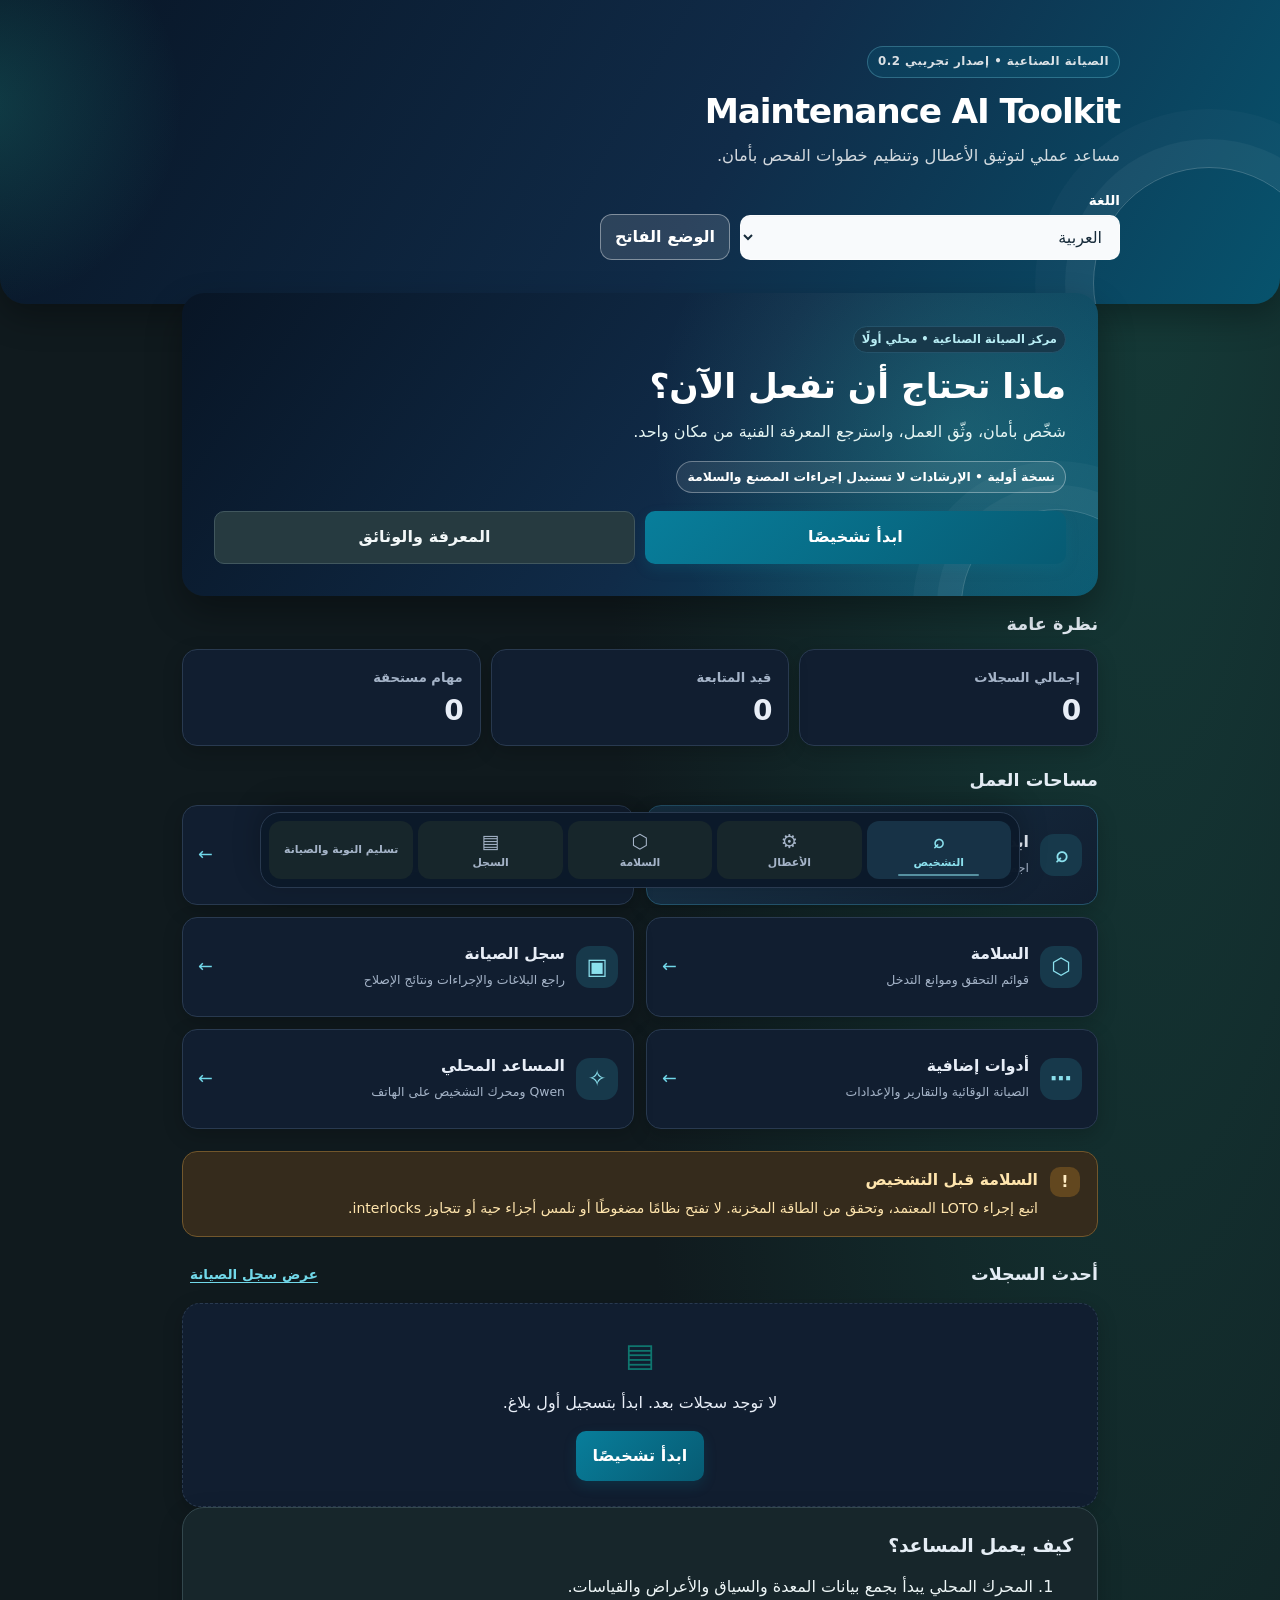
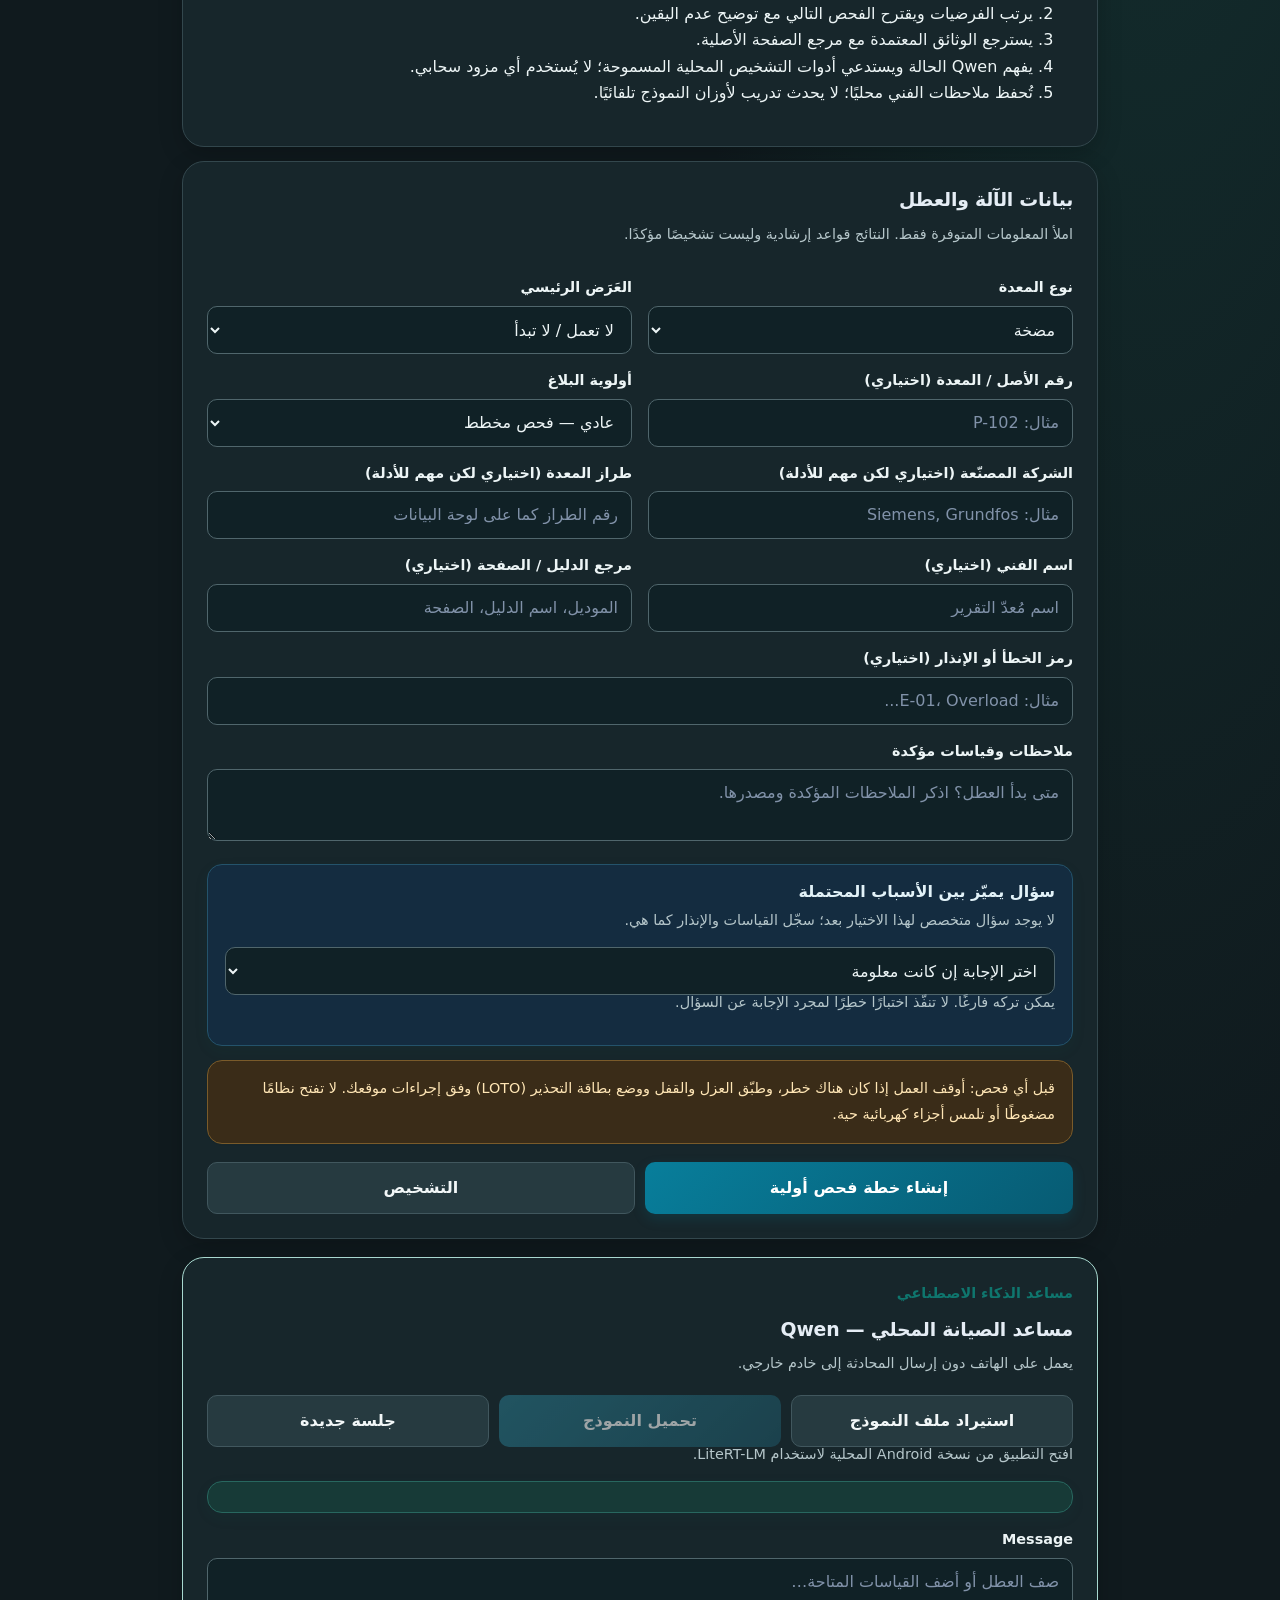
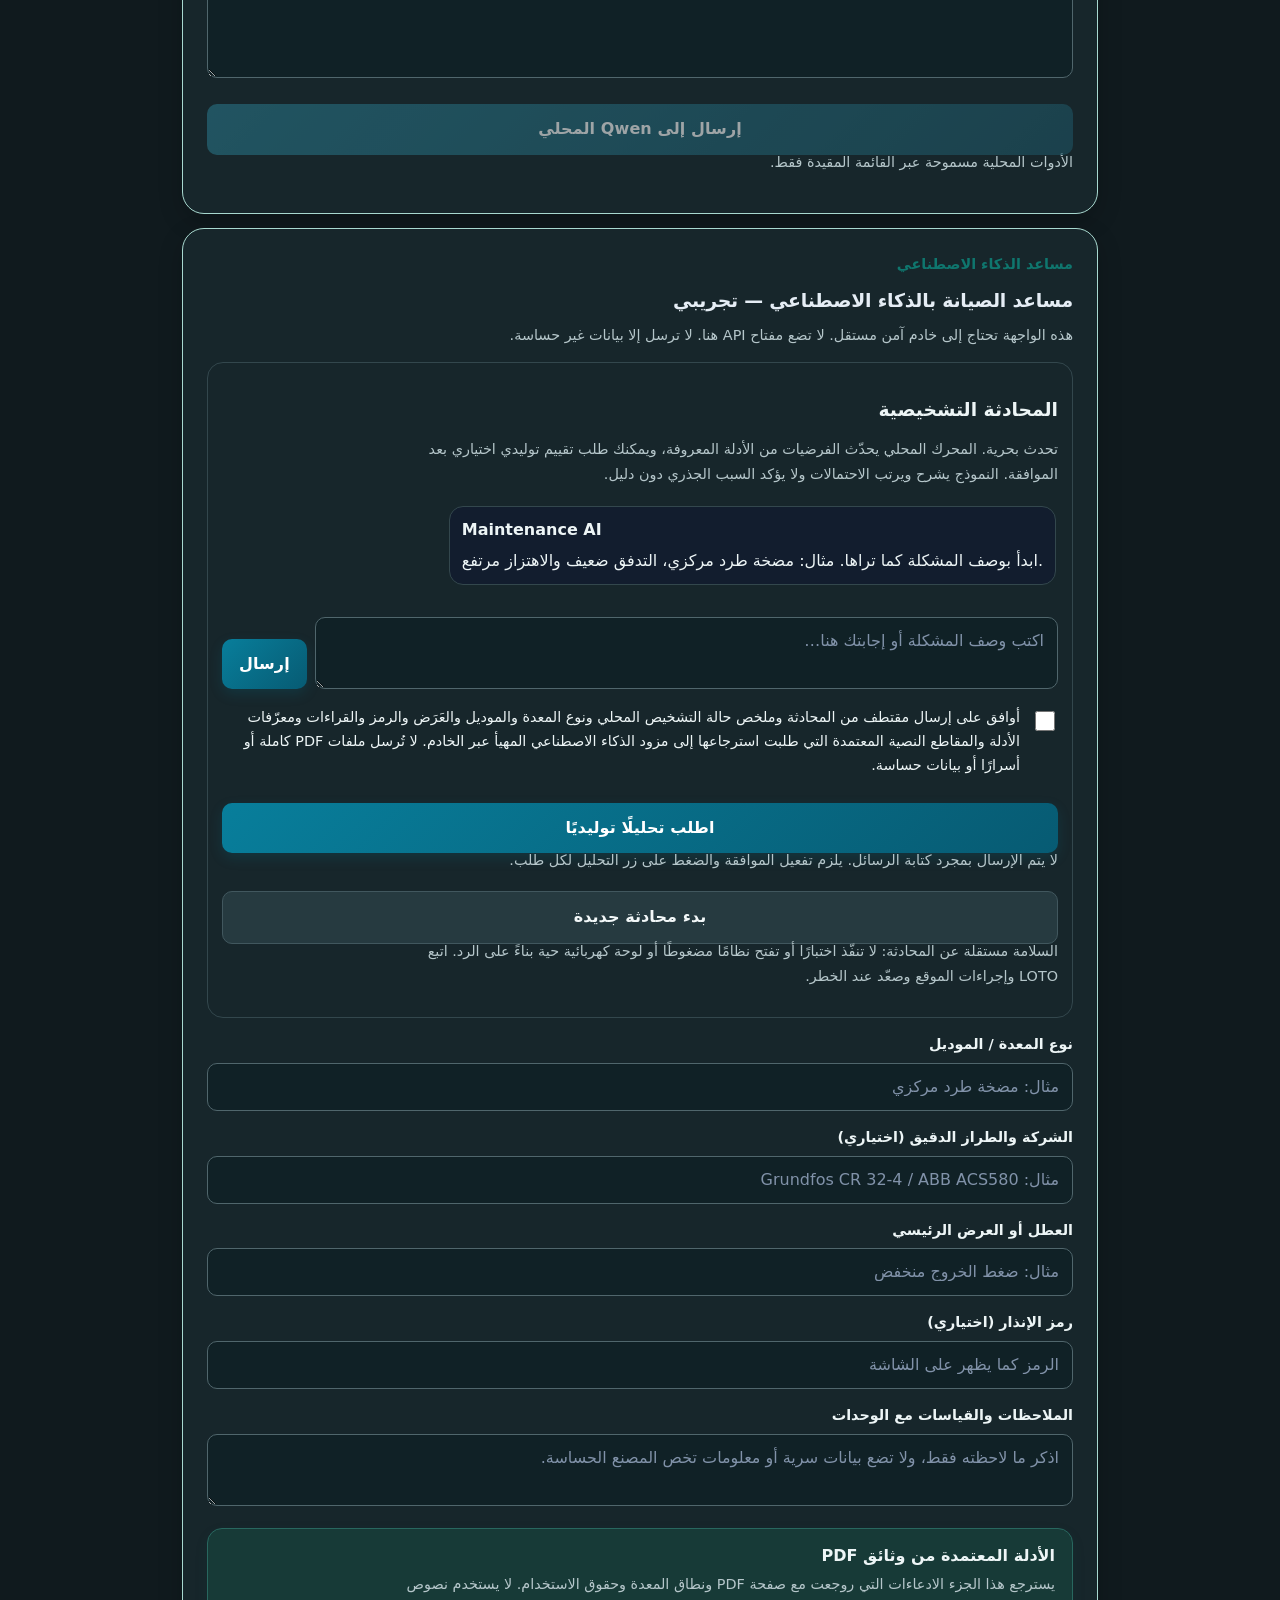
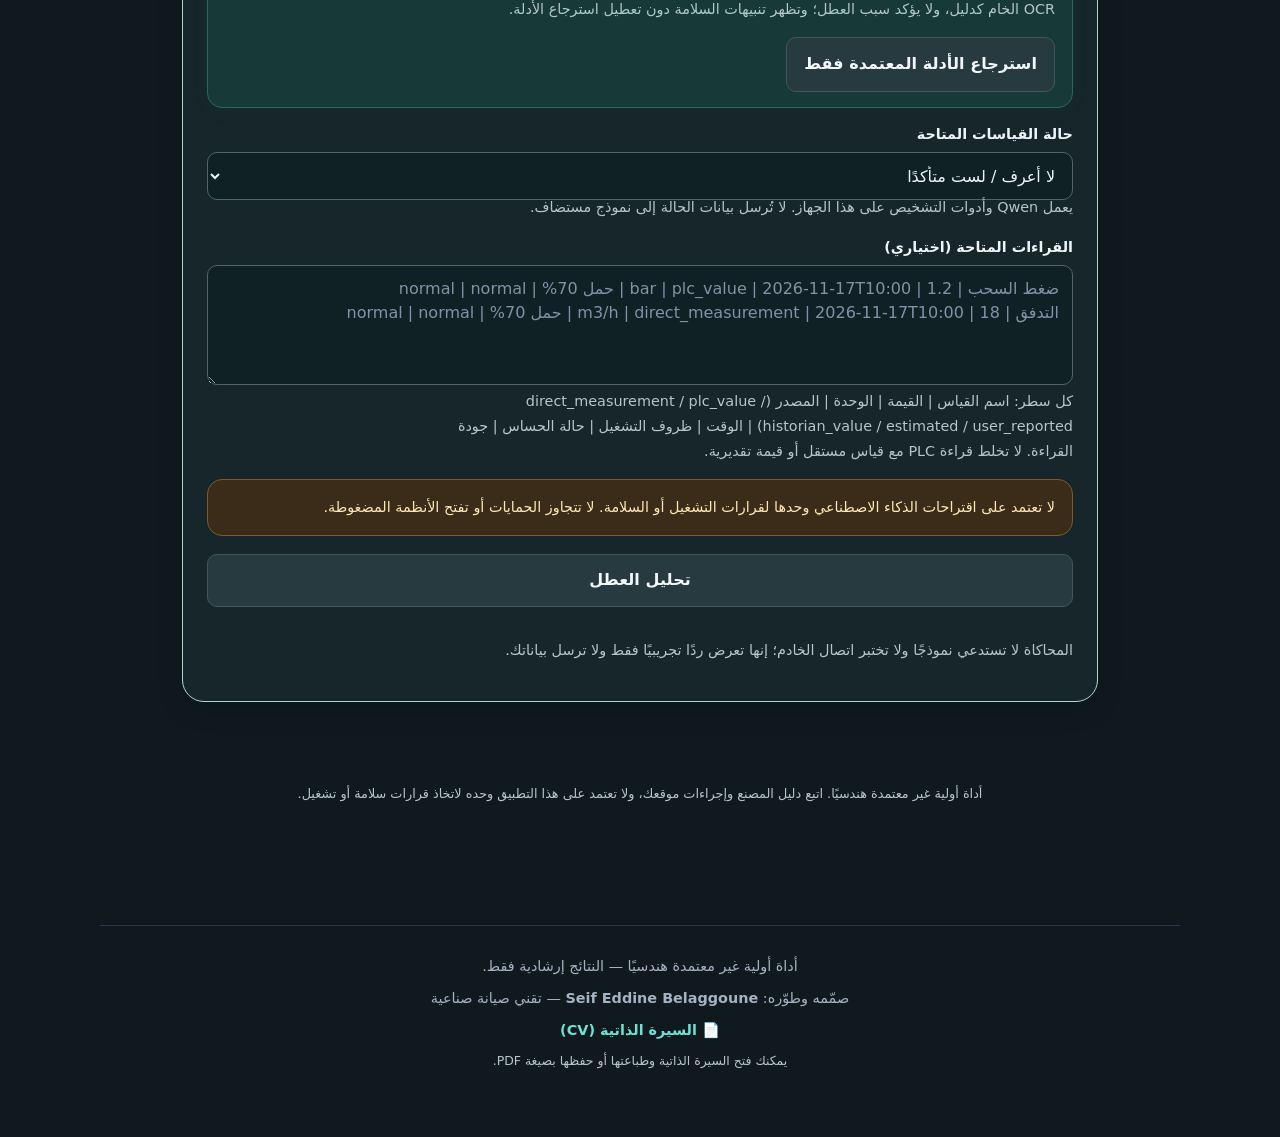
==== index.html @ 1c607a41 "Load normalized case-context module before the local agent UI" ====
<!doctype html>
<html lang="ar" dir="rtl">
<head>
<meta charset="utf-8">
<meta name="viewport" content="width=device-width, initial-scale=1, viewport-fit=cover">
<meta name="theme-color" content="#0b1422">
<meta name="description" content="Maintenance AI Toolkit — مساعد أولي لتوثيق أعطال الصيانة الصناعية والتحقق من السلامة.">
<link rel="manifest" href="./manifest.json">
<link rel="stylesheet" href="./document-library.css">
<title>Maintenance AI Toolkit</title>
<link rel="stylesheet" href="./app-shell.css">
<link rel="stylesheet" href="./ux-redesign.css">
<link rel="stylesheet" href="./p1-app-shell.css">
<link rel="stylesheet" href="./design-system.css">
</head>
<body>
<header><div class="head"><div class="eyebrow">INDUSTRIAL MAINTENANCE • MVP 0.2</div><div class="brand">Maintenance AI Toolkit</div><p class="sub">مساعد عملي لتوثيق الأعطال وتنظيم خطوات الفحص بأمان.</p><div class="header-controls"><div class="language-control"><label for="languageSwitcher" id="languageLabel">اللغة / Language / Langue</label><select id="languageSwitcher" aria-label="Language"><option value="ar">العربية</option><option value="fr">Français</option><option value="en">English</option></select></div><button id="themeToggle" class="theme-toggle" type="button" aria-pressed="false">الوضع الداكن</button></div></div></header>
<main>
<nav class="nav" aria-label="التنقل">
<button class="tab active" data-tab="diagnose">التشخيص</button><button class="tab" data-tab="knowledge">قاعدة الأعطال</button><button class="tab" data-tab="safety">السلامة</button><button class="tab" data-tab="log">سجل الصيانة</button><button class="tab" data-tab="v03">المزيد</button>
</nav>

<section id="diagnose" class="panel">
<section id="homeDashboard" class="ux-home-dashboard" aria-labelledby="homeTitle">
  <div class="ux-hero">
    <span class="ux-status" data-ux-key="eyebrow">مركز الصيانة الصناعية • محلي أولًا</span>
    <h1 id="homeTitle" data-ux-key="title">ماذا تحتاج أن تفعل الآن؟</h1>
    <p data-ux-key="sub">شخّص بأمان، وثّق العمل، واسترجع المعرفة الفنية من مكان واحد.</p>
    <span class="ux-prototype" id="ux-badge" data-ux-key="badge">نسخة أولية</span>
    <div class="actions">
      <button class="btn" type="button" data-go="diagnose" data-ux-key="diagnose">ابدأ تشخيصًا</button>
      <button class="btn secondary" type="button" data-go="knowledge" data-ux-key="knowledge">المعرفة والوثائق</button>
    </div>
  </div>
  <section class="ux-overview" aria-label="Overview">
    <h2 data-ux-key="overview">نظرة عامة</h2>
    <div class="ux-stats">
      <article class="ux-stat"><span data-ux-key="total">إجمالي السجلات</span><strong id="ux-total">0</strong></article>
      <article class="ux-stat"><span data-ux-key="open">قيد المتابعة</span><strong id="ux-open">0</strong></article>
      <article class="ux-stat"><span data-ux-key="due">مهام مستحقة</span><strong id="ux-due">0</strong></article>
    </div>
  </section>
  <div class="ux-section-head"><h2 data-ux-key="workspaces">مساحات العمل</h2></div>
  <div class="ux-actions">
    <button class="ux-action ux-action-primary" type="button" data-go="diagnose"><span class="ux-action-icon" aria-hidden="true">⌕</span><span><b data-ux-key="diagnose">التشخيص</b><small data-ux-key="diagnoseSub">جمع الأعراض والقياسات وترتيب الفرضيات</small></span><span class="ux-arrow" aria-hidden="true">←</span></button>
    <button class="ux-action" type="button" data-go="knowledge"><span class="ux-action-icon" aria-hidden="true">▤</span><span><b data-ux-key="knowledge">المعرفة والوثائق</b><small data-ux-key="knowledgeSub">استيراد PDF والصور والبحث مع مرجع الصفحة</small></span><span class="ux-arrow" aria-hidden="true">←</span></button>
    <button class="ux-action" type="button" data-go="safety"><span class="ux-action-icon" aria-hidden="true">⬡</span><span><b data-ux-key="safety">السلامة</b><small data-ux-key="safetySub">قوائم التحقق وموانع التدخل</small></span><span class="ux-arrow" aria-hidden="true">←</span></button>
    <button class="ux-action" type="button" data-go="log"><span class="ux-action-icon" aria-hidden="true">▣</span><span><b data-ux-key="log">سجل الصيانة</b><small data-ux-key="logSub">الحالات والإجراءات ونتائج الإصلاح</small></span><span class="ux-arrow" aria-hidden="true">←</span></button>
    <button class="ux-action" type="button" data-go="v03"><span class="ux-action-icon" aria-hidden="true">⋯</span><span><b data-ux-key="handover">أدوات إضافية</b><small data-ux-key="handoverSub">الصيانة الوقائية والتقارير والإعدادات</small></span><span class="ux-arrow" aria-hidden="true">←</span></button>
    <button class="ux-action" type="button" data-go="ai"><span class="ux-action-icon" aria-hidden="true">✧</span><span><b data-ux-key="ai">مساعد AI</b><small data-ux-key="aiSub">مراجعة خارجية اختيارية بعد موافقتك</small></span><span class="ux-arrow" aria-hidden="true">←</span></button>
  </div>
  <div class="ux-safety">
    <span class="ux-safety-icon" aria-hidden="true">!</span>
    <div><h2 data-ux-key="safetyTitle">السلامة قبل التشخيص</h2><p data-ux-key="safetyText">اتبع إجراء LOTO المعتمد وتحقق من الطاقة المخزنة. لا تفتح نظامًا مضغوطًا أو تلمس أجزاء حية أو تتجاوز interlocks.</p></div>
  </div>
  <section class="ux-recent">
    <div class="ux-section-head"><h2 data-ux-key="recent">أحدث السجلات</h2><button type="button" class="ux-link" data-go="log" data-ux-key="all">عرض سجل الصيانة</button></div>
    <div id="ux-recent-list" aria-live="polite"></div>
  </section>
  <div class="card">
    <h2 data-ux-key="howTitle">كيف يعمل المساعد؟</h2>
    <ol>
      <li data-ux-key="howLocal">المحرك المحلي يبدأ بجمع بيانات المعدة والسياق والأعراض والقياسات.</li>
      <li data-ux-key="howHypotheses">يرتب الفرضيات ويقترح الفحص التالي مع توضيح عدم اليقين.</li>
      <li data-ux-key="howDocs">يسترجع الوثائق المعتمدة مع مرجع الصفحة الأصلية.</li>
      <li data-ux-key="howAI">الذكاء التوليدي خدمة خارجية اختيارية؛ لا تُرسل الحالة إلا بعد موافقة واضحة.</li>
      <li data-ux-key="howLearning">تُحفظ ملاحظات الفني محليًا؛ لا يحدث تدريب لأوزان النموذج تلقائيًا.</li>
    </ol>
  </div>
</section>

<div class="card"><h2>بيانات الآلة والعطل</h2><p class="hint">املأ المعلومات المتوفرة فقط. النتائج قواعد إرشادية وليست تشخيصًا مؤكدًا.</p>
<form id="diagnosisForm">
<div class="grid"><div><label for="machine">نوع المعدة</label><select id="machine"><option value="pump">مضخة</option><option value="motor">محرك كهربائي</option><option value="conveyor">ناقل / سير</option><option value="compressor">ضاغط هواء</option><option value="hydraulic">نظام هيدروليكي</option><option value="valve">صمام / مشغل</option><option value="vfd">مغير سرعة VFD</option><option value="instrumentation">حساس / جهاز قياس</option><option value="pneumatic">نظام هوائي</option><option value="gearbox">علبة تروس / ناقل حركة</option><option value="bearing">محمل / مجموعة دوارة</option><option value="electrical_control">لوحة كهربائية / PLC</option><option value="electronics">إلكترونيات / دوائر إلكترونية</option><option value="electrical_panel">لوحات ودوائر كهربائية</option><option value="plc">أنظمة PLC</option><option value="cnc">أنظمة CNC والتحكم العددي</option><option value="servo_drive">محركات وقيادات السيرفو</option><option value="hmi">واجهات HMI</option><option value="industrial_network">شبكات صناعية / SCADA / Fieldbus</option><option value="robotics">روبوتات / سيرفو / CNC</option><option value="safety_circuit">دوائر سلامة وإيقاف طوارئ</option><option value="fan-blower">مراوح ونافخات صناعية</option><option value="steam_system">أنظمة بخار ومصائد بخار</option><option value="dust_collector">مجمعات الغبار</option><option value="cooling">أنظمة تبريد صناعي</option><option value="thermal">تبريد / تسخين / مبادل حراري</option><option value="other">معدة أخرى</option></select></div>
<div><label for="symptom">العَرَض الرئيسي</label><select id="symptom"><option value="not_start">لا تعمل / لا تبدأ</option><option value="noise">ضجيج أو اهتزاز غير عادي</option><option value="overheat">ارتفاع الحرارة</option><option value="leak">تسرب</option><option value="low_flow">ضغط أو تدفق ضعيف</option><option value="trip">فصل كهربائي / إنذار</option><option value="bad_signal">قراءة غير منطقية / فقدان إشارة</option><option value="slow_cycle">حركة أو دورة بطيئة</option><option value="intermittent">عطل متقطع</option><option value="high_pressure">ضغط أعلى من المعتاد</option><option value="consumption">استهلاك طاقة أو مادة غير طبيعي</option><option value="other">عَرَض آخر</option></select></div></div>
<div class="grid"><div><label for="assetId">رقم الأصل / المعدة (اختياري)</label><input id="assetId" maxlength="80" placeholder="مثال: P-102"></div><div><label for="priority">أولوية البلاغ</label><select id="priority"><option value="routine">عادي — فحص مخطط</option><option value="high">مرتفع — يؤثر في الإنتاج</option><option value="urgent">عاجل — خطر محتمل أو حالة غير آمنة</option></select></div></div>
<div class="grid"><div><label for="manufacturer">الشركة المصنّعة (اختياري لكن مهم للأدلة)</label><input id="manufacturer" maxlength="100" placeholder="مثال: Siemens, Grundfos"></div><div><label for="equipmentModel">طراز المعدة (اختياري لكن مهم للأدلة)</label><input id="equipmentModel" maxlength="100" placeholder="رقم الطراز كما على لوحة البيانات"></div></div>
<div class="grid"><div><label for="technician">اسم الفني (اختياري)</label><input id="technician" maxlength="100" placeholder="اسم مُعدّ التقرير"></div><div><label for="manualRef">مرجع الدليل / الصفحة (اختياري)</label><input id="manualRef" maxlength="160" placeholder="اسم الدليل، رقم الوثيقة والصفحة"></div></div>
<label for="code">رمز الخطأ أو الإنذار (اختياري)</label><input id="code" placeholder="مثال: E-01، Overload...">
<label for="observations">ملاحظات وقياسات مؤكدة</label><textarea id="observations" placeholder="متى بدأ العطل؟ هل تغيّر صوت المعدة؟ اذكر القيم والوحدات ومصدرها."></textarea>
<div class="result" id="followupBox"><h3>سؤال يميّز بين الأسباب المحتملة</h3><p class="hint" id="followupPrompt">اختر المعدة والعَرَض لعرض سؤال موجّه.</p><select id="followupAnswer" aria-label="إجابة سؤال التشخيص"><option value="">اختر الإجابة إن كانت معلومة</option></select><p class="hint">يمكن تركه فارغًا. لا تنفّذ اختبارًا خطِرًا لمجرد الإجابة عن السؤال.</p></div>
<div class="notice" style="margin-top:14px">قبل أي فحص: أوقف العمل إذا كان هناك خطر، وطبّق العزل والقفل ووضع بطاقة التحذير (LOTO) وفق إجراءات موقعك. لا تفتح نظامًا مضغوطًا أو تلمس أجزاء كهربائية حية.</div>
<div id="safetyGateNotice" class="notice" role="alert"><p>تنبيه سلامة: لم تكتمل مراجعة جميع بنود السلامة. يمكنك متابعة التشخيص، لكن لا تنفّذ تدخلًا ميدانيًا قبل التحقق من العزل والطاقة المخزنة ومعدات الوقاية وإجراءات الموقع ودليل المصنع.</p></div><div class="actions"><button class="btn" type="submit">إنشاء خطة فحص أولية</button><button class="btn secondary" type="reset">التشخيص</button></div>
</form><div id="diagnosisResult" aria-live="polite"></div></div>
</section>
<section id="ai" class="panel">
<div class="card"><h2>مساعد الصيانة — الذكاء الاصطناعي والتشخيص المحلي</h2>
<p class="hint">اختر التشخيص المحلي دون إرسال البيانات، أو وافق صراحةً لإرسال بيانات الحالة إلى خادم الصيانة عبر Cloudflare Worker. لا تُرسل بيانات سرية أو معلومات تشغيلية حساسة.</p>
<form id="aiForm">
<label for="aiMachine">نوع المعدة</label><input id="aiMachine" required maxlength="120" placeholder="مثال: مضخة طرد مركزي">
<label for="aiModel">الشركة والطراز الدقيق (اختياري)</label><input id="aiModel" maxlength="160" placeholder="مثال: Grundfos CR 32-4 / ABB ACS580">
<label for="aiSymptom">العطل أو العرض الرئيسي</label><input id="aiSymptom" required maxlength="240" placeholder="مثال: ضغط الخروج منخفض">
<label for="aiCode">رمز الإنذار (اختياري)</label><input id="aiCode" maxlength="300" placeholder="الرمز كما يظهر على الشاشة">
<label for="aiObservations">الملاحظات والقياسات مع الوحدات (اختياري)</label><textarea id="aiObservations" maxlength="3000" placeholder="اذكر ما لاحظته فقط، ولا تضع بيانات سرية أو معلومات تخص المصنع الحساسة."></textarea>
<div id="dynamicSessionPanel" class="result" aria-live="polite"><h3>جلسة تشخيص موجّهة</h3><p id="dynamicSessionStatus" class="hint">أدخل نوع المعدة والعَرَض لبدء جلسة محلية إن كان لهما مسار معتمد.</p><p id="dynamicQuestionText"></p><select id="dynamicAnswer" aria-label="إجابة سؤال التشخيص الموجّه" hidden></select><div class="actions"><button id="recordDynamicAnswer" class="btn secondary" type="button" hidden>تسجيل الإجابة التالية</button></div><ol id="dynamicHypotheses"></ol><p class="hint">تُستخدم الأدلة المسجلة محليًا لتوجيه التحليل. الفرضيات أولية وليست سببًا مؤكدًا.</p></div>
<label for="aiMeasurementStatus">حالة القياسات المتاحة</label><select id="aiMeasurementStatus"><option value="unknown">لا أعرف / لست متأكدًا</option><option value="none">لا توجد قراءة متاحة</option><option value="available">توجد قراءات مسجلة بالفعل</option></select><p class="hint" id="aiMeasurementHint">لا تنفّذ قياسًا حيًا أو تلمس معدات خطرة لمجرد الإجابة. استخدم فقط المعلومات والقراءات المتاحة بالفعل.</p><label for="aiMeasurementReadings">القراءات المتاحة (اختياري)</label><textarea id="aiMeasurementReadings" rows="4" placeholder="ضغط السحب | 1.2 | bar | plc_value | 2026-11-17T10:00 | حمل 70% | normal | normal&#10;التدفق | 18 | m3/h | direct_measurement | 2026-11-17T10:00 | حمل 70% | normal | normal"></textarea><p class="hint">كل سطر: اسم القياس | القيمة | الوحدة | المصدر (direct_measurement / plc_value / historian_value / estimated / user_reported) | الوقت | ظروف التشغيل | حالة الحساس | جودة القراءة. لا تخلط قراءة PLC مع قياس مستقل أو قيمة تقديرية.</p>
<div class="notice">لا تستخدم اقتراحات الذكاء الاصطناعي وحدها لاتخاذ قرارات تشغيل أو سلامة. طبّق LOTO وإجراءات موقعك، ولا تتجاوز الحمايات أو تفتح الأنظمة المضغوطة.</div>
<div class="actions"><button class="btn secondary" id="askAi" type="submit">التشخيص المحلي — دون إرسال البيانات</button></div>
<label class="check" for="aiCloudConsent"><input id="aiCloudConsent" type="checkbox"><span id="aiCloudConsentText">أوافق على إرسال نوع المعدة والعَرَض ورمز الإنذار والملاحظات وحالة القياسات واللغة إلى خادم Cloudflare ومعالجتها بواسطة مزوّد الذكاء الاصطناعي المهيأ على الخادم (Cloudflare Workers AI أو Google Gemini بحسب الإعداد). النتيجة إرشادية وليست تشخيصًا مؤكدًا، وتخضع المعالجة لشروط وسياسة المزوّد. لا ترسل بيانات شخصية أو أسرارًا أو معلومات تشغيلية حساسة.</span></label>
<div class="actions"><button class="btn" id="askCloudAI" type="button">التشخيص عبر الخادم</button></div>
<div class="actions"><button class="btn secondary" id="simulateCloudAI" type="button">اختبار الواجهة مجانًا — محاكاة فقط</button></div>
<p class="hint" id="aiSimulationHint">المحاكاة لا تستدعي نموذجًا ولا تختبر اتصال الخادم؛ إنها تعرض ردًا تجريبيًا فقط ولا ترسل بياناتك.</p>
</form>
<div id="aiResult" class="result" aria-live="polite" hidden></div>
<div id="aiAnswerTools" class="actions no-print" hidden><button type="button" class="btn secondary" id="speakAiAnswer">قراءة الإجابة صوتيًا</button><button type="button" class="btn secondary" id="stopAiSpeech">إيقاف القراءة</button><button type="button" class="btn secondary" id="clearAiCache">مسح الإجابات المحفوظة</button></div>
</div>
</section>
<section id="knowledge" class="panel">
<div class="card">
<h2>قاعدة المعرفة الفنية — نسخة أولية</h2>
<p class="hint">أنماط أعطال شائعة مستخلصة من مراجع عامة. هذه احتمالات للفحص وليست تشخيصًا مؤكدًا، ويجب مطابقتها مع دليل المصنع وبيانات المعدة.</p>
<div class="notice">أوقف المعدة وصعّد الحالة عند وجود دخان أو شرر أو رائحة احتراق أو اهتزاز شديد أو تسرب عالي الضغط أو حركة غير متوقعة. طبّق العزل والقفل ووضع بطاقة التحذير (LOTO)، وتحقق من الطاقة المخزنة قبل التدخل.</div>
<div class="grid" id="knowledgeTools"><div><label for="knowledgeSearch">بحث داخل قاعدة المعرفة</label><input id="knowledgeSearch" type="search" placeholder="مثال: تدفق ضعيف، VFD، محمل، تسرب..." autocomplete="off"></div><div><label for="knowledgeCategory">تصنيف المعدة</label><select id="knowledgeCategory"><option value="">كل التصنيفات</option><option>المضخات</option><option>المحركات الكهربائية</option><option>الضواغط وشبكات الهواء المضغوط</option><option>الأنظمة الهيدروليكية والصمامات</option><option>مغيرات السرعة (VFD) ومحركات التحكم</option><option>الحساسات وأجهزة القياس</option><option>الناقلات والسير الناقل</option><option>طريقة استخدام المعرفة</option><option>المراجع الفنية</option></select></div></div><p class="hint" id="knowledgeCount" aria-live="polite">تظهر جميع الأقسام. اكتب كلمة أو اختر تصنيفًا لتضييق النتائج.</p>
<h3>المضخات</h3>
<ul>
<li><b>تدفق ضعيف أو معدوم:</b> راجع مستوى السائل، ووضع الصمامات، ومؤشرات الضغط/التدفق، واحتمال انسداد خط السحب أو المرشح أو دخول الهواء. قارن القراءات بمنحنى المضخة وظروف التشغيل المعتمدة.</li>
<li><b>صوت يشبه الحصى أو فرقعة مع تراجع الأداء:</b> قد يتوافق مع التجويف (Cavitation) أو اضطراب السحب؛ راجع ظروف السحب ومعدل التدفق وفق دليل المصنع، ولا تغيّر ضبط الصمامات عشوائيًا.</li>
<li><b>تسرب:</b> حدد السائل والمنطقة من مسافة آمنة. لا تشد الوصلات ولا تفك الأختام تحت الضغط؛ اعزل وفرّغ الطاقة وفق الإجراء المعتمد.</li>
</ul>
<h3>المحركات الكهربائية</h3>
<ul>
<li><b>لا يبدأ التشغيل أو يفصل:</b> سجّل رمز الإنذار وحالة أمر التشغيل. الأسباب المحتملة تشمل التغذية أو الحماية أو interlock أو الحمل؛ الفحص داخل اللوحات وقياسات الجهد/التيار من اختصاص شخص مؤهل وبعد العزل.</li>
<li><b>ارتفاع الحرارة:</b> راجع الحمل، والتهوية، ونظافة فتحات التبريد، واتجاهات التيار والجهد المتاحة من نظام المراقبة. قارن القيم بلوحة الاسم وتعليمات المصنع.</li>
<li><b>اهتزاز أو ضجيج:</b> احتمالات تشمل المحامل، أو سوء المحاذاة، أو عدم الاتزان، أو التثبيت، أو الرنين. أوقف المعدة واعزلها قبل أي فحص ميكانيكي.</li>
</ul>
<h3>الضواغط وشبكات الهواء المضغوط</h3>
<ul>
<li><b>ضغط منخفض عند نقطة الاستخدام:</b> قارن ضغط مخرج الضاغط بضغط نقطة الاستخدام، وافحص السجلات بحثًا عن هبوط ضغط أو تسرب أو مرشح مسدود أو مشكلة في المجفف/مصيدة المكثفات.</li>
<li><b>استهلاك أو تشغيل غير معتاد:</b> افحص سجلات التشغيل والتسربات والمرشحات والتبريد ومستوى الزيت وفق جدول المصنع. لا تفتح مستقبل الهواء أو الخطوط قبل العزل والتفريغ والتحقق من انعدام الضغط.</li>
</ul>
<h3>الأنظمة الهيدروليكية والصمامات</h3>
<ul>
<li><b>حركة بطيئة أو قوة ضعيفة:</b> راجع مستوى الزيت ودرجة حرارته ومؤشرات الضغط والتدفق وسجل المرشحات. لا تضبط صمام التنفيس ولا تغيّر إعدادات الضغط دون مواصفات وإذن معتمد.</li>
<li><b>تسرب هيدروليكي:</b> لا تبحث عن التسرب باليد؛ قد يخترق السائل عالي الضغط الجلد حتى عبر ثقب صغير. أوقف العمل واعزل وفرّغ الضغط بطريقة معتمدة. الاشتباه في حقن سائل تحت الجلد يستلزم تقييمًا طبيًا عاجلًا.</li>
<li><b>صمام لا يتحرك أو لا يصل إلى الموضع المطلوب:</b> راجع إشارة الأمر ومؤشر الموضع والإنذارات من واجهة التحكم، ثم تحقق من مصدر الطاقة/الهواء/الهيدروليك حسب تصميم المشغل. لا تتجاوز interlocks ولا تفك المشغل قبل العزل.</li>
</ul>
<h3>مغيرات السرعة (VFD) ومحركات التحكم</h3>
<ul>
<li><b>فصل أو إنذار من المغير:</b> سجّل الرمز كما يظهر، وحالة التشغيل والحمل والوقت. راجع دليل الموديل وسجل الأعطال؛ قد تكون الأسباب حملًا زائدًا أو مشكلة تغذية/محرك/تبريد أو إعدادات.</li>
<li><b>ارتفاع حرارة المغير أو المحرك:</b> راجع مؤشرات الحرارة والتحميل والتهوية من الخارج. لا تغيّر التردد أو حدود التيار أو معلمات الحماية دون مواصفات المصنع وتصريح.</li>
<li><b>المحرك لا يستجيب للأمر:</b> راجع مصدر الأمر المختار، وحالة الجاهزية والإنذارات ودوائر السماح من واجهة التحكم. لا تتجاوز interlocks أو تفتح اللوحة وهي حية.</li>
</ul>
<h3>الحساسات وأجهزة القياس</h3>
<ul>
<li><b>قراءة ثابتة أو غير منطقية:</b> قارنها بمؤشر مستقل معتمد أو اتجاهات سابقة، وتحقق من الوحدة ونقطة القياس وحالة العملية. قد يكون السبب حساسًا أو توصيلًا أو معايرة أو مشكلة عملية.</li>
<li><b>فقدان الإشارة أو إنذار خارج النطاق:</b> سجّل الرمز والقيمة والوقت، وراجع حالة الاتصال/القناة من نظام التحكم. فحص التوصيلات وقياسات الدوائر من اختصاص شخص مؤهل وبعد العزل المناسب.</li>
<li><b>اختلاف بين قراءة الحساس والواقع:</b> لا تعطل الإنذار ولا تعتمد قراءة واحدة لاتخاذ قرار سلامة؛ اتبع إجراء التحقق والمعايرة المعتمد للموديل.</li>
</ul>
<h3>الناقلات والسير الناقل</h3>
<ul>
<li><b>لا يبدأ السير:</b> راجع حالة زر الطوارئ والحواجز وإشارات السماح من واجهة التحكم، دون تجاوز أي interlock. سجّل الإنذارات وحالة المحرك.</li>
<li><b>انحراف السير أو انزلاقه:</b> أوقف المعدة واعزلها قبل فحص المحاذاة أو الشد أو البكرات؛ استخدم إجراء المصنع ولا تقترب من نقاط السحب.</li>
<li><b>ضجيج أو سخونة محمل:</b> أوقف المعدة عند الضجيج المفاجئ أو الشديد. افحص التثبيت والمحامل فقط بعد العزل وتأمين الحركة والطاقة المخزنة.</li>
</ul>
<div class="card" id="oemLookupCard">
<h3 id="oemLookupTitle">بحث موثّق في أكواد وأعطال المصنّعين</h3>
<p id="oemLookupHint" class="hint">81 سجلًا مرتبطًا بأدلة رسمية لعائلات محددة. هذه السجلات راجعت نصوص الأدلة، لكنها ليست تحققًا ميدانيًا ولا تنطبق تلقائيًا على كل آلة من العلامة نفسها.</p>
<label for="oemLookupSearch">ابحث برمز الإنذار أو الشركة أو الطراز أو وحدة التحكم</label>
<input id="oemLookupSearch" type="search" autocomplete="off" placeholder="مثال: F07900، SINAMICS G120C، XINJE DS5K">
<div id="oemLookupResults" aria-live="polite"><p class="hint">جارٍ تحميل السجلات…</p></div>
</div>
<h3>طريقة استخدام المعرفة</h3>
<ol>
<li>سجّل العَرَض والرمز والوقت والقياسات والوحدات كما ظهرت، ولا تخمّن القيم المفقودة.</li>
<li>ابدأ بالملاحظات الخارجية والسجلات المتاحة من دون تعريض نفسك للخطر.</li>
<li>اختبر فرضية واحدة في كل مرة، ضمن صلاحياتك وإجراءات الموقع.</li>
<li>وثّق النتيجة؛ إذا لم تتطابق الأدلة أو بقي الخطر، أوقف التشخيص وصعّد لمختص.</li>
</ol>
<p><a href="./knowledge/ELECTRIC-MOTOR-AND-VFD-CASEBOOK.md" target="_blank" rel="noopener noreferrer">فتح دليل تشخيص المحركات الكهربائية وVFD والحمايات — PDF ومراجع مجانية</a></p>
<h3>المراجع الفنية</h3>
<ul>
<li><a href="https://www.energy.gov/sites/prod/files/2014/05/f16/pump.pdf" target="_blank" rel="noopener noreferrer">U.S. Department of Energy — Improving Pumping System Performance</a></li>
<li><a href="https://library.e.abb.com/public/c553f9f2138646fbbe2321456a02de51/MN404.pdf" target="_blank" rel="noopener noreferrer">ABB — Motor Maintenance &amp; Troubleshooting</a></li>
<li><a href="https://www1.eere.energy.gov/manufacturing/tech_assistance/pdfs/compressed_air_sourcebook.pdf" target="_blank" rel="noopener noreferrer">U.S. Department of Energy — Improving Compressed Air System Performance</a></li>
<li><a href="https://www.osha.gov/ords/imis/accidentsearch.accident_detail?id=170764609" target="_blank" rel="noopener noreferrer">OSHA — Hydraulic fluid injection injury incident report</a></li>
</ul>
<p class="hint">المراجع العامة لا تتغلب على دليل المصنع الخاص بالموديل أو إجراءات السلامة المحلية. لا تتضمن هذه المكتبة قيم ضبط أو حدود ضغط أو عزوم ربط لأنها تختلف حسب المعدة.</p>
</div>

<div class="card" id="documentLibraryPanel">
  <h2>مكتبة الوثائق والصور واستخراج المعرفة</h2>
  <p class="hint">استورد كتيبات PDF أو صور لوحات البيانات والمكونات، واستخرج النص محليًا ثم ابحث فيه وراجع الادعاءات الفنية قبل إتاحتها للتشخيص. لا تُرفع الملفات أو محتوياتها إلى الخادم.</p>
  <div class="notice">PDF نصي أو ممسوح ضوئيًا، وصور JPG/PNG/WebP حتى 15 MB. OCR بالعربية أو الفرنسية أو الإنجليزية. OCR الصور يستخرج النصوص ولوحات البيانات فقط، ولا يشخّص التلف المرئي للمكونات. يحتاج محرك القراءة وبيانات اللغة إلى تنزيل أول مرة. PDF حتى 40 MB و1200 صفحة، وOCR حتى 150 صفحة مصورة لكل ملف. الحقوق غير معتمدة تلقائيًا.</div>
  <form id="documentImportForm">
    <label for="documentPdfFile">اختر PDF أو صورة للمعدة / لوحة البيانات</label>
    <input id="documentPdfFile" type="file" accept="application/pdf,.pdf,image/jpeg,image/png,image/webp" required>
    <div class="document-ocr-controls">
      <label class="document-ocr-toggle"><input id="documentOcrEnabled" type="checkbox"> تفعيل OCR لصفحات PDF المصورة</label>
      <label for="documentOcrLanguage">لغة OCR</label>
      <select id="documentOcrLanguage">
        <option value="eng">English</option>
        <option value="fra">Français</option>
        <option value="ara">العربية</option>
        <option value="eng+fra+ara">English + Français + العربية</option>
      </select>
    </div>
    <button class="btn" id="documentImportButton" type="submit">استخراج وفهرسة محلية</button>
  </form>
  <p id="documentLibraryStatus" role="status" aria-live="polite">الملفات والنصوص تحفظ في IndexedDB على هذا الجهاز فقط.</p>
  <form id="documentSearchForm">
    <label for="documentSearchQuery">بحث داخل الوثائق المستوردة</label>
    <input id="documentSearchQuery" type="search" placeholder="مثال: cavitation / pression aspiration / ضغط السحب">
    <button class="btn secondary" type="submit">بحث في الصفحات</button>
  </form>
  <div id="documentSearchResults" aria-live="polite"></div>
  <h3>الوثائق على هذا الجهاز</h3>
  <div id="documentLibraryList"></div>
</div>

</section>
<section id="safety" class="panel">
<div class="card"><h2>قائمة تحقق قبل التدخل</h2><p class="hint">هذه القائمة لا تستبدل إجراءات السلامة المعتمدة في موقع العمل.</p>
<div id="safetyChecks">
<label class="check"><input type="checkbox"> تم إيقاف المعدة وفق الإجراء المعتمد وإبلاغ المسؤول.</label>
<label class="check"><input type="checkbox"> تم عزل مصادر الطاقة الكهربائية والميكانيكية والهيدروليكية/الهوائية ذات الصلة.</label>
<label class="check"><input type="checkbox"> تم تطبيق LOTO والتحقق من انعدام الطاقة بواسطة شخص مؤهل.</label>
<label class="check"><input type="checkbox"> تم تفريغ الضغط وتأمين الأجزاء المتحركة ورفع الأحمال حسب الإجراء.</label>
<label class="check"><input type="checkbox"> معدات الوقاية الشخصية والأدوات المناسبة متوفرة.</label>
<label class="check"><input type="checkbox"> مخطط المعدة ودليل المصنع وإجراءات الموقع متاحة.</label>
</div><div class="notice">إذا لم تستطع تأكيد أي بند، لا تبدأ التدخل؛ صعّد الأمر للمسؤول أو مختص السلامة.</div>
<div class="actions"><button class="btn secondary" id="resetSafety">إعادة ضبط القائمة</button></div></div>
</section>
<section id="log" class="panel">
<div class="card"><h2>سجل التدخلات</h2><p class="hint">يحفظ هذا النموذج السجلات على هذا الجهاز فقط باستخدام التخزين المحلي. لا تدخل معلومات سرية.</p>
<div id="recordFilters"><h3>بحث وتصفية</h3><div class="grid"><div><label for="recordSearch">بحث باسم المعدة أو رقم الأصل</label><input id="recordSearch" type="search" placeholder="ابحث في السجلات"></div><div><label for="recordStatusFilter">تصفية حسب الحالة</label><select id="recordStatusFilter"><option value="">كل الحالات</option><option value="قيد الفحص">قيد الفحص</option><option value="تم الإصلاح">تم الإصلاح</option><option value="يتطلب قطع غيار">يتطلب قطع غيار</option><option value="تم التصعيد">تم التصعيد</option></select></div><div><label for="recordDateFilter">تصفية حسب التاريخ</label><input id="recordDateFilter" type="date"></div></div><div class="actions"><button class="btn secondary" id="clearRecordFilters" type="button">مسح المرشحات</button></div></div>
<div id="draftPanel"><h3 id="draftTitle">المسودة المحفوظة تلقائيًا</h3><p id="draftSummary" class="hint">تظهر هنا مسودة التشخيص بعد إنشاء الخطة. تُحفظ بيانات النموذج محليًا تلقائيًا.</p><div class="actions"><button class="btn" id="saveDraft" type="button">حفظ المسودة كسجل</button><button class="btn secondary" id="clearDraft" type="button">مسح المسودة</button></div></div>
<form id="logForm"><label for="logMachine">المعدة / رقم الأصل</label><input id="logMachine" required placeholder="مثال: P-102 / مضخة مياه">
<label for="logFault">العطل أو الملاحظة</label><textarea id="logFault" required placeholder="وصف مختصر لما تمت ملاحظته"></textarea>
<label for="logAction">الإجراء والنتيجة</label><textarea id="logAction" required placeholder="ما الذي تم عمله؟ وما النتيجة؟"></textarea>
<div class="grid"><div><label for="logStatus">الحالة</label><select id="logStatus"><option value="قيد الفحص">قيد الفحص</option><option value="تم الإصلاح">تم الإصلاح</option><option value="يتطلب قطع غيار">يتطلب قطع غيار</option><option value="تم التصعيد">تم التصعيد</option></select></div><div><label for="logDate">التاريخ</label><input id="logDate" type="date" required></div></div>
<div class="actions"><button class="btn" type="submit">حفظ السجل</button><button class="btn secondary" type="button" id="exportCsv">تصدير CSV</button></div></form>
<div id="records"></div>
<div class="card" id="knowledgeReviewCard">
  <h2 id="krTitle">مراجعة السجلات قبل ترشيحها للمعرفة</h2>
  <p id="krHint" class="hint">المراجعة محلية على هذا الجهاز. لا تُضاف السجلات تلقائيًا إلى قاعدة المعرفة ولا تُرسل إلى الخادم.</p>
  <label id="krRecordLabel" for="krRecord">اختر سجلًا</label>
  <select id="krRecord"><option value="">لا توجد سجلات</option></select>
  <div id="krRecordPreview" class="notice" hidden></div>
  <label id="krStatusLabel" for="krStatus">حالة المراجعة</label>
  <select id="krStatus">
    <option value="candidate">مرشح للمراجعة</option>
    <option value="reviewed_for_consideration">تمت المراجعة — صالح للنظر</option>
    <option value="rejected">مرفوض</option>
  </select>
  <label id="krReviewerLabel" for="krReviewer">اسم أو صفة المراجع</label>
  <input id="krReviewer" maxlength="120" placeholder="مثال: مسؤول الصيانة">
  <label id="krNotesLabel" for="krNotes">ملاحظات المراجعة والأدلة المتاحة</label>
  <textarea id="krNotes" rows="3" maxlength="2000" placeholder="ما الذي تمت مراجعته؟ وما المعلومات التي ما زالت غير مؤكدة؟"></textarea>
  <p id="krReviewRule" class="hint">لترشيح سجل بعد المراجعة، أدخل المراجع وملاحظات واضحة. لا يعني ذلك اعتمادًا فنيًا أو نشرًا.</p>
  <div class="actions">
    <button class="btn" type="button" id="krSave">حفظ حالة المراجعة</button>
    <button class="btn secondary" type="button" id="krRefresh">تحديث السجلات</button>
    <button class="btn secondary" type="button" id="krExport">تصدير السجلات التي اجتازت المراجعة</button>
  </div>
  <label id="krOutputLabel" for="krExportOutput">JSON للسجلات المراجَعة — انسخه يدويًا؛ لن يُنشر تلقائيًا</label>
  <textarea id="krExportOutput" rows="8" readonly></textarea>

  <p id="krStatusMessage" role="status" aria-live="polite"></p>
  <div id="krReviewList"></div>
</div>
<div class="actions"><button class="btn secondary" type="button" id="exportJson">تصدير نسخة JSON</button><button class="btn secondary" type="button" id="importJson">استيراد نسخة JSON</button><input id="importJsonFile" type="file" accept="application/json,.json" hidden><button class="btn danger" type="button" id="clearRecords">حذف جميع السجلات</button></div><p class="hint" id="backupNote">النسخة الاحتياطية تُحفظ كملف على جهازك. الاستيراد يدمج السجلات ولا يحذف السجلات الحالية.</p>
</div>
</section>
</main>
<footer>أداة أولية غير معتمدة هندسيًا. اتبع دليل المصنع وإجراءات موقعك، ولا تعتمد على هذا التطبيق وحده لاتخاذ قرارات سلامة أو تشغيل.</footer>
<script src="./diagnostic-flows.js"></script>
<script src="./normalization.js"></script>
<script src="./bayesian-engine.js"></script>
<script src="./diagnostic-engine.js"></script>
<script src="./engineering-core.js"></script>
<script src="./agent-core.js"></script>
<script src="./evidence-reasoning.js"></script>
<script src="./evidence-reasoning-ui.js"></script>
<script src="./i18n.js"></script>
<script src="./oem-lookup.js"></script>
<script src="./maintenance-records.js"></script>
<script src="./app-legacy.js"></script>
<script src="./maintenance-v03.js"></script>
<script src="./knowledge-review.js"></script>
<script src="./answer-tools.js"></script>
<script src="./ux-redesign.js"></script>
<script src="./navigation-redesign.js"></script>
<script src="./p1-app-shell.js"></script>
<script src="./agent-ui.js"></script>
<script src="./native-local-llm-bridge.js"></script>
<script src="./local-llm-runtime.js"></script>
<script src="./assistant-case-context.js"></script>
<script src="./assistant-session-contract.js"></script>
<script src="./assistant-tool-registry.js"></script>
<script src="./assistant-local-orchestrator.js"></script>
<script src="./assistant-model-agent.js"></script>
<script src="./assistant-local-tools.js"></script>
<script src="./local-model-ui.js"></script>
<script src="./diagnostic-session.js"></script>
<script src="./diagnostic-session-ui.js"></script>
<script src="./diagnostic-chat.js"></script>
<script src="./learning-feedback-ui.js"></script>
<script src="./document-library-core.js"></script>
<script src="./document-semantic-search.js"></script>
<script src="./learning-memory.js"></script>
<script src="./document-library.js"></script>
<script src="./document-retrieval-adapter.js"></script>
<script src="./document-review-workspaces.js"></script>
<script src="./diagnostic-document-evidence.js"></script>
<footer class="author">
<p>صمّمه وطوّره: <strong>Seif Eddine Belaggoune</strong> — تقني صيانة صناعية</p>
<p><a href="./cv.html" target="_blank" rel="noopener noreferrer">📄 السيرة الذاتية (CV)</a></p>
<p class="author-note">يمكنك فتح السيرة الذاتية وطباعتها أو حفظها بصيغة PDF.</p>
</footer>
</body></html>
---- document-library.css ----
#documentLibraryPanel .document-upload-grid{display:grid;grid-template-columns:minmax(0,1fr) auto;gap:12px;align-items:end}
#documentLibraryPanel input[type=file]{width:100%;min-width:0}
#documentLibraryStatus{padding:10px 12px;border-radius:10px;background:#eaf4f7;color:#17465a;line-height:1.7;overflow-wrap:anywhere}
#documentLibraryList,#documentSearchResults{display:grid;gap:10px;margin-top:12px}
.document-card,.document-result{display:grid;gap:10px;padding:14px;border:1px solid #d8e2e9;border-radius:13px;background:#fff;overflow-wrap:anywhere}
.document-card{grid-template-columns:minmax(0,1fr) auto;align-items:center}
.document-card p,.document-result p{margin:5px 0;line-height:1.7}
.document-result-meta{display:flex;justify-content:space-between;gap:12px;flex-wrap:wrap}
.document-result-meta span{font-weight:750;color:#08748a}
.document-result>p:first-of-type{white-space:pre-wrap}
#documentLibraryPanel .actions{margin:0}
#documentLibraryPanel .btn{min-height:42px}
:root[data-theme="dark"] #documentLibraryStatus{background:#1c3543;color:#c6e8f0}
:root[data-theme="dark"] .document-card,:root[data-theme="dark"] .document-result{background:#142333;border-color:#2b4052}
@media(max-width:560px){
 #documentLibraryPanel .document-upload-grid,.document-card{grid-template-columns:1fr}
 #documentLibraryPanel .document-upload-grid .btn,.document-card .btn{width:100%}
}

.document-ocr-controls{grid-column:1/-1;display:grid;gap:8px;padding:12px;border:1px solid #d8e2e9;border-radius:12px;background:#f7fafc}
.document-ocr-toggle{display:flex;align-items:center;gap:9px;font-weight:700}
.document-ocr-toggle input{width:20px;height:20px;flex:0 0 auto}
.document-ocr-controls select{width:100%;min-height:42px}
:root[data-theme="dark"] .document-ocr-controls{background:#142333;border-color:#2b4052}

.document-workspace{margin-top:14px}
.document-workspace label{display:block;margin:12px 0 5px;font-weight:700}
.document-workspace input,.document-workspace textarea,.document-workspace select{width:100%;min-height:44px;padding:10px;border:1px solid #c6d6da;border-radius:11px;font:inherit}
.document-workspace textarea{min-height:84px}
.document-workspace .check{display:flex;gap:9px;align-items:flex-start;font-weight:500}
.document-workspace .check input{width:20px;min-height:20px;flex:0 0 auto;margin-top:5px}
.document-workspace hr{border:0;border-top:1px solid #d8e2e9;margin:18px 0}
:root[data-theme="dark"] .document-workspace input,:root[data-theme="dark"] .document-workspace textarea,:root[data-theme="dark"] .document-workspace select{background:#0e1b29;color:#e8f0f4;border-color:#385064}

.document-page-preview{max-height:260px;overflow:auto;white-space:pre-wrap;overflow-wrap:anywhere;padding:12px;border:1px solid #d8e2e9;border-radius:12px;background:#f7fafc;font: .82rem/1.65 ui-monospace,monospace}
:root[data-theme="dark"] .document-page-preview{background:#0e1b29;color:#e8f0f4;border-color:#385064}
---- app-shell.css ----
:root{--bg:#f3f6f8;--card:#fff;--ink:#13252b;--muted:#60747b;--line:#dce5e8;--brand:#0f766e;--brand2:#115e59;--warn:#92400e;--danger:#b91c1c;--soft:#e7f5f2;--radius:18px}
*{box-sizing:border-box}body{margin:0;background:var(--bg);color:var(--ink);font-family:system-ui,-apple-system,"Segoe UI",Tahoma,Arial,sans-serif;line-height:1.65}
header{background:linear-gradient(135deg,#0f766e,#164e63);color:#fff;padding:24px 18px 30px;border-radius:0 0 26px 26px}
.head{max-width:900px;margin:auto}.eyebrow{font-size:.78rem;opacity:.85;letter-spacing:.04em}.brand{font-size:1.55rem;font-weight:850;margin:.25rem 0}.sub{margin:0;opacity:.9;font-size:.93rem}
main{max-width:900px;margin:-12px auto 30px;padding:0 14px}.nav{display:flex;gap:8px;overflow:auto;padding:8px 0 14px}.tab{white-space:nowrap;border:1px solid var(--line);background:var(--card);padding:9px 14px;border-radius:999px;font:inherit;color:var(--ink)}.tab.active{background:var(--brand);color:#fff;border-color:var(--brand)}
.panel{display:none}.panel.active{display:block}.card{background:var(--card);border:1px solid var(--line);border-radius:var(--radius);padding:18px;margin-bottom:14px;box-shadow:0 4px 18px #1232}.card h2{font-size:1.08rem;margin:0 0 12px}.hint{color:var(--muted);font-size:.9rem;margin-top:-5px}
label{display:block;font-weight:700;font-size:.9rem;margin:12px 0 5px}input,select,textarea{width:100%;border:1px solid #c8d5d9;border-radius:12px;padding:12px;background:#fff;color:var(--ink);font:inherit;min-height:46px}textarea{min-height:100px;resize:vertical}
.grid{display:grid;grid-template-columns:repeat(2,minmax(0,1fr));gap:12px}.btn{border:0;border-radius:12px;background:var(--brand);color:#fff;padding:12px 16px;font:inherit;font-weight:750;cursor:pointer;min-height:46px}.btn:active{transform:scale(.99)}.btn.secondary{background:#e7eff1;color:#19383e}.btn.danger{background:#fee2e2;color:#991b1b}.actions{display:flex;gap:9px;flex-wrap:wrap;margin-top:14px}.actions .btn{flex:1}.notice{padding:12px 14px;border-radius:12px;background:#fff7ed;border:1px solid #fed7aa;color:#7c2d12;font-size:.9rem}.result{border:1px solid #b7e4d9;background:#f0fdfa;border-radius:14px;padding:14px;margin-top:14px}.result h3{margin:0 0 8px;font-size:1rem}.result ul{margin:6px 0;padding-right:20px}.pill{display:inline-block;background:#e7eff1;border-radius:999px;padding:3px 9px;font-size:.78rem;margin:2px}.record{border:1px solid var(--line);border-radius:14px;padding:13px;margin-top:10px}.record h3{margin:0;font-size:.98rem}.record p{margin:4px 0;color:var(--muted);font-size:.86rem}.check{display:flex;gap:10px;align-items:flex-start;font-weight:500;margin:9px 0}.check input{width:20px;min-height:20px;height:20px;margin-top:5px;flex:0 0 auto}footer{text-align:center;color:var(--muted);font-size:.8rem;padding:12px 18px 30px}.empty{color:var(--muted);text-align:center;padding:22px 8px}
@media(max-width:560px){.grid{grid-template-columns:1fr}.brand{font-size:1.3rem}.card{padding:15px}}
#aiResult{white-space:pre-wrap;overflow-wrap:anywhere}
.author{margin:24px auto 0;padding:16px;text-align:center;font-size:.9rem;border-top:1px solid var(--brand);color:inherit}.author a{color:var(--brand);font-weight:700;text-decoration:none}.author a:hover{text-decoration:underline}.author-note{font-size:.78rem;color:var(--muted)}

/* Mobile-first visual polish */
:root{--bg:#f4f7f8;--card:#fff;--ink:#102a30;--muted:#587078;--line:#d7e3e6;--brand:#0f766e;--brand2:#115e59;--soft:#e7f5f2;--radius:20px}
html{scroll-behavior:smooth;scroll-padding-top:16px}
body{min-height:100vh;background:radial-gradient(ellipse at 90% 0%,#d9f0eb 0,transparent 34%),var(--bg);-webkit-text-size-adjust:100%}
header{position:relative;overflow:hidden;background:linear-gradient(125deg,#0b625d 0%,#0f766e 45%,#164e63 100%);padding:clamp(24px,6vw,42px) 18px 36px}
header:after{content:"";position:absolute;inset:auto -45px -95px auto;width:230px;height:230px;border:1px solid #ffffff25;border-radius:50%;box-shadow:0 0 0 28px #ffffff0b,0 0 0 58px #ffffff08;pointer-events:none}
.head{position:relative;z-index:1;max-width:960px}
.eyebrow{display:inline-flex;align-items:center;gap:7px;padding:5px 10px;border:1px solid #ffffff35;border-radius:999px;background:#ffffff12;font-size:.72rem;font-weight:700}
.brand{font-size:clamp(1.35rem,4.5vw,2rem);line-height:1.3;letter-spacing:-.025em;margin:12px 0 8px}
.sub{max-width:620px;font-size:1rem;line-height:1.8}
main{max-width:960px;margin:-14px auto 34px;padding:0 14px;position:relative}
.nav{position:relative;z-index:2;gap:7px;padding:10px 0 16px;scrollbar-width:thin}
.tab{min-height:44px;padding:9px 15px;font-size:.9rem;font-weight:700;transition:background .18s ease,color .18s ease,border-color .18s ease;box-shadow:0 2px 8px #173a4010}
.tab.active{box-shadow:0 5px 14px #0f766e2b}
.card{padding:clamp(16px,3vw,23px);margin-bottom:16px;border-radius:var(--radius);box-shadow:0 8px 26px #12320a0a,0 1px 3px #12320a08}
.card h2{font-size:1.12rem;line-height:1.5;display:flex;align-items:center;gap:8px}
.hint{line-height:1.8}
label{font-size:.92rem;margin-top:15px}
input,select,textarea{border-color:#c6d6da;border-radius:13px;transition:border-color .15s ease,box-shadow .15s ease;background-color:#fff}
input::placeholder,textarea::placeholder{color:#87999e}
input:focus-visible,select:focus-visible,textarea:focus-visible,button:focus-visible,a:focus-visible{outline:3px solid #14b8a655;outline-offset:2px;border-color:var(--brand)}
textarea{line-height:1.75}
.grid{gap:14px}
.btn{box-shadow:0 3px 8px #0f766e1a;transition:filter .15s ease,transform .15s ease,box-shadow .15s ease}
.btn:hover{filter:brightness(1.04);box-shadow:0 5px 14px #0f766e24}
.btn:disabled{opacity:.65;cursor:wait;transform:none}
.btn.secondary{box-shadow:none;border:1px solid #d7e3e6}
.notice{line-height:1.8;border-radius:14px}
.result{line-height:1.85;border-radius:16px;overflow-wrap:anywhere}
#aiResult{white-space:pre-wrap;overflow-wrap:anywhere}
#followupBox{background:linear-gradient(140deg,#f0fdfa,#f8fffd);border-color:#c5e9df}
.pill{font-weight:650}
.record{background:#fff;box-shadow:0 2px 8px #102a3008}
a{overflow-wrap:anywhere}
button,select{touch-action:manipulation}
footer{line-height:1.8}
@media(min-width:760px){.nav{flex-wrap:wrap}.panel .card{padding:24px}.grid{gap:16px}}
@media(max-width:560px){main{padding:0 10px}.nav{margin-inline:-2px;padding-bottom:13px}.tab{padding:8px 12px;font-size:.84rem}.card{margin-bottom:12px}.actions{gap:8px}.actions .btn{flex-basis:100%}.sub{font-size:.91rem}.notice{font-size:.86rem}}
@media(prefers-reduced-motion:reduce){html{scroll-behavior:auto}*,*:before,*:after{transition:none!important;animation:none!important}}
@media print{
  body{background:#fff!important;color:#111!important}
  body *{visibility:hidden!important}
  #diagnosisResult,#diagnosisResult *{visibility:visible!important}
  #diagnosisResult{position:absolute!important;inset:0!important;width:100%!important;margin:0!important;padding:0!important}
  #diagnosisResult .result{border:0!important;box-shadow:none!important;background:#fff!important;padding:0!important}
  #diagnosisResult .actions,.no-print{display:none!important}
  #diagnosisResult .print-only{display:block!important}
  #diagnosisResult h3{break-after:avoid}
  #diagnosisResult li{break-inside:avoid}
  .print-only{color:#111!important}
}


#languageSwitcher{max-width:190px;min-height:44px;margin-top:12px;background:#fff;color:#102a30;border:1px solid #ffffff55}
#safetyGateNotice{display:none;margin-top:12px}
#recordFilters{margin:14px 0;padding:14px;border:1px solid var(--line);border-radius:14px;background:#f8fbfc}
#draftPanel{margin:12px 0;padding:14px;border:1px dashed #0f766e;border-radius:14px;background:#f0fdfa}
#draftSummary{white-space:pre-wrap;overflow-wrap:anywhere}
[hidden]{display:none!important}

.header-controls{display:flex;align-items:flex-end;gap:10px;flex-wrap:nowrap;margin-top:14px;max-width:520px}
.language-control{flex:1 1 170px;min-width:150px}
.header-controls label{margin:0 0 5px;color:#fff;font-size:.85rem}
#languageSwitcher{display:block;width:100%;max-width:none;min-height:44px;margin:0;background:#fff;color:#102a30;border:1px solid #ffffff55}
.theme-toggle{flex:0 0 auto;min-height:44px;border:1px solid #ffffff66;border-radius:12px;padding:9px 14px;background:#ffffff18;color:#fff;font:inherit;font-weight:750;cursor:pointer}
.theme-toggle:focus-visible{outline:3px solid #fff;outline-offset:2px}
@media(max-width:420px){.header-controls{gap:8px;align-items:flex-end}.language-control{flex:1 1 130px;min-width:0}.theme-toggle{padding:8px 10px;font-size:.85rem;white-space:nowrap}}
---- ux-redesign.css ----
/* UX refresh: clear hierarchy, thumb-friendly controls, accessible contrast */
:root{--ux-ink:#102a30;--ux-muted:#587078;--ux-line:#d8e5e8;--ux-card:#fff;--ux-bg:#f4f8f9}
body{background:var(--ux-bg)}
header{padding:22px 18px 32px}
header .brand{font-weight:850}
header .sub{max-width:700px}
main{max-width:1040px}
.nav{position:sticky;top:0;z-index:20;margin-inline:-2px;padding:10px 2px 12px;background:color-mix(in srgb,var(--bg) 92%,transparent);backdrop-filter:blur(14px);border-bottom:1px solid #d8e5e877}
.tab{flex:0 0 auto}
.panel{animation:ux-enter .18s ease-out}
@keyframes ux-enter{from{opacity:.65;transform:translateY(4px)}to{opacity:1;transform:translateY(0)}}
.ux-hero{position:relative;overflow:hidden;margin:2px 0 14px;padding:clamp(20px,4vw,34px);border-radius:24px;background:linear-gradient(130deg,#0b625d,#0f766e 52%,#164e63);color:white;box-shadow:0 12px 30px #0f766e20}
.ux-hero:after{content:"";position:absolute;width:190px;height:190px;right:-55px;bottom:-105px;border:1px solid #ffffff30;border-radius:50%;box-shadow:0 0 0 24px #ffffff0a,0 0 0 48px #ffffff08;pointer-events:none}
.ux-eyebrow{font-size:.8rem;font-weight:800;opacity:.9;letter-spacing:.02em}
.ux-hero h1{position:relative;z-index:1;font-size:clamp(1.45rem,4vw,2.15rem);line-height:1.35;margin:10px 0 8px;max-width:680px}
.ux-hero p{position:relative;z-index:1;line-height:1.8;max-width:680px;margin:0 0 14px;color:#e5f5f3}
.ux-prototype{display:inline-flex;border:1px solid #ffffff55;background:#ffffff14;padding:5px 10px;border-radius:999px;font-size:.78rem;font-weight:750}
.ux-safety{display:flex;gap:12px;align-items:flex-start;background:#fff8eb;border:1px solid #f2d6a8;color:#70410c;border-radius:17px;padding:14px 16px;margin:0 0 18px}
.ux-safety-icon{display:grid;place-items:center;flex:0 0 30px;width:30px;height:30px;border-radius:10px;background:#f5dfb7;font-weight:900}
.ux-safety h2{font-size:.98rem;margin:0 0 3px}.ux-safety p{font-size:.88rem;line-height:1.75;margin:0}
.ux-overview h2,.ux-section-head h2{font-size:1.1rem;margin:0 0 10px}
.ux-stats{display:grid;grid-template-columns:repeat(3,minmax(0,1fr));gap:10px;margin-bottom:20px}
.ux-stat{display:flex;flex-direction:column;gap:6px;min-width:0;padding:15px;border:1px solid var(--line);border-radius:17px;background:var(--card);box-shadow:0 4px 15px #102a3008}
.ux-stat span{font-size:.82rem;color:var(--ux-muted);font-weight:700}.ux-stat strong{font-size:1.75rem;line-height:1.2;font-variant-numeric:tabular-nums}
.ux-actions{display:grid;grid-template-columns:repeat(2,minmax(0,1fr));gap:12px;margin:0 0 22px}
.ux-action{display:flex;align-items:center;gap:12px;text-align:start;width:100%;min-width:0;min-height:94px;padding:16px;border:1px solid var(--line);border-radius:18px;background:var(--card);color:var(--ux-ink);font:inherit;cursor:pointer;box-shadow:0 4px 16px #102a3008;transition:transform .15s,border-color .15s,box-shadow .15s}
.ux-action:hover{transform:translateY(-2px);border-color:#75b9b0;box-shadow:0 8px 20px #102a3010}
.ux-action-primary{border-color:#8ac9bf;background:linear-gradient(145deg,#effbf8,#fff)}
.ux-action-icon{display:grid;place-items:center;flex:0 0 42px;width:42px;height:42px;border-radius:14px;background:#e2f4f0;color:#0f766e;font-size:1.4rem;font-weight:800}
.ux-action b,.ux-action small{display:block}.ux-action b{font-size:.98rem;line-height:1.45}.ux-action small{font-size:.78rem;line-height:1.6;color:var(--ux-muted);margin-top:4px}.ux-arrow{margin-inline-start:auto;color:#0f766e;font-size:1.1rem}
.ux-section-head{display:flex;align-items:center;justify-content:space-between;gap:12px;margin-bottom:10px}.ux-section-head h2{margin:0}
.ux-link{border:0;background:transparent;color:#0f766e;font:inherit;font-size:.85rem;font-weight:800;padding:8px;cursor:pointer;text-decoration:underline;text-underline-offset:3px}
.ux-record{padding:14px 15px;margin:0 0 9px;border:1px solid var(--line);border-radius:15px;background:var(--card)}
.ux-record-top{display:flex;align-items:flex-start;justify-content:space-between;gap:8px}.ux-record-top b{overflow-wrap:anywhere}.ux-record p{margin:7px 0;color:var(--ux-muted);font-size:.9rem;line-height:1.7;overflow-wrap:anywhere}.ux-record small{color:var(--ux-muted)}
.ux-status{display:inline-block;flex:0 0 auto;max-width:46%;padding:3px 8px;border-radius:999px;background:#e7f5f2;color:#115e59;font-size:.72rem;font-weight:800;overflow-wrap:anywhere}
.ux-empty{text-align:center;padding:25px 18px;border:1px dashed var(--ux-line);border-radius:18px;background:var(--ux-card);color:var(--ux-muted)}.ux-empty>span{font-size:2rem;color:#0f766e}.ux-empty p{margin:8px auto 14px;max-width:360px}
:focus-visible{outline:3px solid #0d948855!important;outline-offset:3px!important}
:root[data-theme="dark"] body{background:#101a1e}
:root[data-theme="dark"] .nav{background:#101a1eeF;border-color:#33474d}
:root[data-theme="dark"] .ux-safety{background:#382b19;border-color:#795c2a;color:#ffe7b8}
:root[data-theme="dark"] .ux-safety-icon{background:#6a4a1b;color:#fff0c7}
:root[data-theme="dark"] .ux-stat,:root[data-theme="dark"] .ux-action,:root[data-theme="dark"] .ux-record,:root[data-theme="dark"] .ux-empty{background:#17262b;color:#edf5f6;border-color:#33474d}
:root[data-theme="dark"] .ux-action-primary{background:linear-gradient(145deg,#153b36,#17262b);border-color:#28675f}
:root[data-theme="dark"] .ux-action-icon{background:#214b46;color:#b9f1e8}
:root[data-theme="dark"] .ux-stat span,:root[data-theme="dark"] .ux-action small,:root[data-theme="dark"] .ux-record p,:root[data-theme="dark"] .ux-record small{color:#b5c6ca}
:root[data-theme="dark"] .ux-status{background:#214b46;color:#d5fff6}
:root[data-theme="dark"] .ux-link{color:#6ee7d8}
@media(max-width:560px){main{padding-inline:10px}.ux-actions{grid-template-columns:1fr;gap:9px}.ux-action{min-height:82px;padding:13px}.ux-stats{gap:7px}.ux-stat{padding:12px 9px;border-radius:14px}.ux-stat span{font-size:.72rem;line-height:1.45}.ux-stat strong{font-size:1.5rem}.ux-safety{padding:12px}.ux-record-top{flex-direction:column;gap:5px}.ux-status{max-width:100%}.ux-hero{border-radius:20px}.nav{top:0}}
@media(prefers-reduced-motion:reduce){.panel{animation:none}.ux-action{transition:none}}
@media print{.ux-hero,.ux-safety,.ux-overview,.ux-actions,.ux-recent,.nav{display:none!important}}


/* Five-item mobile bottom navigation with safe-area spacing. */
.bottom-navigation{display:flex;align-items:stretch;justify-content:space-around;gap:4px}
.bottom-tab{display:flex;flex:1 1 0;flex-direction:column;align-items:center;justify-content:center;gap:3px;min-width:0;min-height:54px;padding:7px 3px;border-radius:13px;font-size:.72rem;font-weight:750;line-height:1.2;white-space:normal}
.bottom-tab-icon{font-size:1.15rem;line-height:1.2}
.bottom-tab-label{overflow-wrap:anywhere}
#ai{scroll-margin-top:20px}
@media(max-width:700px){
  main{padding-bottom:calc(100px + env(safe-area-inset-bottom))}
  .bottom-navigation{position:fixed;top:auto;bottom:0;left:0;right:0;z-index:1000;margin:0;padding:7px max(8px,env(safe-area-inset-left)) calc(7px + env(safe-area-inset-bottom));border-top:1px solid var(--line);border-bottom:0;border-radius:16px 16px 0 0;background:color-mix(in srgb,var(--card) 94%,transparent);backdrop-filter:blur(16px);box-shadow:0 -6px 24px #102a3010}
  .bottom-navigation .tab{border:0;background:transparent;color:var(--muted)}
  .bottom-navigation .tab.active{background:var(--soft);color:var(--brand)}
  :root[data-theme="dark"] .bottom-navigation{background:#142126f2;border-color:#33474d}
  :root[data-theme="dark"] .bottom-navigation .tab.active{background:#1d3d3a;color:#a8e5d9}
}

/* App-shell redesign: real home screen and persistent thumb navigation */
:root{--app-nav-height:76px}
body{padding-bottom:calc(var(--app-nav-height) + env(safe-area-inset-bottom,0px))}
header{padding-bottom:42px}
main{padding-bottom:20px}
.nav.bottom-navigation{position:fixed;z-index:1000;inset:auto 0 0;margin:0;padding:8px 7px calc(8px + env(safe-area-inset-bottom,0px));display:grid;grid-template-columns:repeat(6,minmax(0,1fr));gap:4px;overflow:visible;border:1px solid #d7e3e6;border-bottom:0;border-radius:18px 18px 0 0;background:rgba(255,255,255,.96);backdrop-filter:blur(18px);box-shadow:0 -8px 28px #102a3014}
.nav.bottom-navigation .tab{display:flex;flex-direction:column;align-items:center;justify-content:center;gap:3px;min-width:0;min-height:58px;padding:6px 2px;border:0;border-radius:12px;background:transparent;color:#587078;box-shadow:none;white-space:normal;font-size:.68rem;line-height:1.25}
.nav.bottom-navigation .tab.active{background:#e4f5f1;color:#0f766e;font-weight:850}
.bottom-tab-icon{display:block;font-size:1.2rem;line-height:1.2;font-weight:800}
.bottom-tab-label{display:block;max-width:100%;overflow:hidden;text-overflow:ellipsis;white-space:nowrap}
#homeDashboard.panel.active{display:block}
#homeDashboard .ux-hero{margin-top:3px}
#homeDashboard .ux-actions{margin-top:4px}
#diagnose.panel.active{display:block}
#diagnose #ai{margin-top:16px}
#diagnose #ai .card{border-color:#a8d9d0}
#diagnose #ai .card:before{content:"مساعد الذكاء الاصطناعي";display:block;margin-bottom:10px;color:#0f766e;font-size:.9rem;font-weight:850}
@media(min-width:760px){.nav.bottom-navigation{left:50%;right:auto;transform:translateX(-50%);width:min(680px,calc(100% - 32px));bottom:12px;border:1px solid #d7e3e6;border-radius:20px;padding:8px;box-shadow:0 8px 32px #102a3020}body{padding-bottom:32px}}
@media(max-width:380px){.nav.bottom-navigation{gap:1px;padding-inline:3px}.nav.bottom-navigation .tab{font-size:.62rem}.bottom-tab-icon{font-size:1.05rem}}
:root[data-theme="dark"] .nav.bottom-navigation{background:rgba(17,31,36,.97);border-color:#33474d}
:root[data-theme="dark"] .nav.bottom-navigation .tab{color:#b5c6ca}
:root[data-theme="dark"] .nav.bottom-navigation .tab.active{background:#214b46;color:#b9f1e8}


/* Industrial visual system refinement — presentation-only layer */
:root{
  --surface-0:#f3f7f8;
  --surface-1:#ffffff;
  --surface-2:#edf5f5;
  --text-primary:#102a30;
  --text-secondary:#526c73;
  --border-subtle:#d6e3e6;
  --accent:#0f766e;
  --accent-strong:#115e59;
  --focus-ring:#14b8a6;
}
body{
  color:var(--text-primary);
  background-color:var(--surface-0);
  background-image:radial-gradient(ellipse at 95% 0%,rgba(20,184,166,.075),transparent 34%);
}
header{
  box-shadow:0 8px 30px rgba(16,42,48,.10);
}
header .brand{
  letter-spacing:-.035em;
  text-wrap:balance;
}
header .sub{color:rgba(255,255,255,.9)}
main{isolation:isolate}
.nav.bottom-navigation{
  border-color:rgba(148,171,177,.55);
  box-shadow:0 -8px 30px rgba(16,42,48,.12);
}
.nav.bottom-navigation .tab{
  transition:background-color .16s ease,color .16s ease,transform .16s ease;
}
.nav.bottom-navigation .tab:active{transform:scale(.97)}
.panel.active{animation:ux-enter .18s ease-out}
.card,.record,#recordFilters,#draftPanel{
  border-color:var(--border-subtle);
  box-shadow:0 5px 18px rgba(16,42,48,.045),0 1px 2px rgba(16,42,48,.035);
}
.card h2{letter-spacing:-.012em;text-wrap:balance}
input,select,textarea{
  border-color:#c3d4d8;
  box-shadow:inset 0 1px 1px rgba(16,42,48,.025);
}
input:focus-visible,select:focus-visible,textarea:focus-visible{
  outline:3px solid rgba(20,184,166,.24)!important;
  border-color:var(--focus-ring)!important;
  box-shadow:0 0 0 1px var(--focus-ring);
}
.btn{
  background-image:linear-gradient(180deg,rgba(255,255,255,.07),transparent);
  letter-spacing:.005em;
}
.btn.secondary{background:#edf3f4;color:#18383e}
.btn.danger{background:#fff0ef;color:#9f2424;border:1px solid #f2c8c4}
.notice{box-shadow:0 1px 2px rgba(16,42,48,.025)}
.result{box-shadow:0 5px 16px rgba(15,118,110,.06)}
.pill{border:1px solid rgba(148,171,177,.25)}
.ux-hero{
  box-shadow:0 16px 38px rgba(11,98,93,.18);
  background-image:linear-gradient(125deg,#0a5552 0%,#0f766e 48%,#164e63 100%);
}
.ux-stat,.ux-action,.ux-record,.ux-empty{
  box-shadow:0 5px 18px rgba(16,42,48,.045);
}
.ux-stat strong{letter-spacing:-.04em}
.ux-action:focus-visible,.ux-link:focus-visible{
  outline:3px solid rgba(20,184,166,.5)!important;
  outline-offset:3px!important;
}
.ux-action-primary{background:linear-gradient(145deg,#e9f8f4,#fff)}
.ux-status{border:1px solid rgba(15,118,110,.12)}
#recordFilters,#draftPanel{background:var(--surface-2)}
.author{border-top-color:rgba(15,118,110,.35)}
:root[data-theme="dark"]{
  --surface-0:#0d171b;
  --surface-1:#17262b;
  --surface-2:#142429;
  --text-primary:#edf5f6;
  --text-secondary:#b5c6ca;
  --border-subtle:#33474d;
  --accent:#55c9b8;
  --accent-strong:#8de3d5;
  --focus-ring:#5eead4;
}
:root[data-theme="dark"] body{
  color:var(--text-primary);
  background-color:var(--surface-0);
  background-image:radial-gradient(ellipse at 95% 0%,rgba(20,184,166,.09),transparent 35%);
}
:root[data-theme="dark"] .card,
:root[data-theme="dark"] .record,
:root[data-theme="dark"] #recordFilters,
:root[data-theme="dark"] #draftPanel{
  background:var(--surface-1);
  border-color:var(--border-subtle);
  color:var(--text-primary);
  box-shadow:0 5px 20px rgba(0,0,0,.12);
}
:root[data-theme="dark"] #recordFilters,
:root[data-theme="dark"] #draftPanel{background:var(--surface-2)}
:root[data-theme="dark"] input,
:root[data-theme="dark"] select,
:root[data-theme="dark"] textarea{
  background:#0e1c20;
  color:var(--text-primary);
  border-color:#4a6269;
}
:root[data-theme="dark"] input::placeholder,
:root[data-theme="dark"] textarea::placeholder{color:#9aafb5}
:root[data-theme="dark"] .btn.secondary{
  background:#263a40;
  color:#edf5f6;
  border-color:#41575e;
}
:root[data-theme="dark"] .btn.danger{
  background:#482626;
  color:#ffd9d5;
  border-color:#78413c;
}
:root[data-theme="dark"] .result{
  background:#173a37;
  border-color:#28675f;
  color:#edf5f6;
}
:root[data-theme="dark"] .pill{
  background:#263a40;
  color:#d7e9eb;
  border-color:#41575e;
}
:root[data-theme="dark"] .ux-action-primary{
  background:linear-gradient(145deg,#153b36,#17262b);
}
:root[data-theme="dark"] .ux-status{
  border-color:#37665f;
}
:root[data-theme="dark"] .author{border-top-color:#37665f}
@media(min-width:900px){
  main{max-width:1080px}
  .panel .card{border-radius:22px}
  .ux-hero{padding:34px}
}
@media(max-width:560px){
  .ux-hero{box-shadow:0 10px 26px rgba(11,98,93,.16)}
  .ux-stat,.ux-action,.ux-record{box-shadow:0 3px 12px rgba(16,42,48,.045)}
  .card h2{font-size:1.04rem}
}
@media(prefers-reduced-motion:reduce){
  .panel.active{animation:none}
  .nav.bottom-navigation .tab:active{transform:none}
}


/* React Bits-inspired motion layer — CSS-only, safe for the existing vanilla app.
   No React runtime, external package, or JavaScript behavior changes. */
:root{
  --motion-glow:rgba(45,212,191,.22);
  --motion-glow-strong:rgba(45,212,191,.34);
}
header{
  isolation:isolate;
}
header:before{
  content:"";
  position:absolute;
  z-index:0;
  inset:-35% auto auto -18%;
  width:min(76vw,420px);
  aspect-ratio:1;
  border-radius:50%;
  background:radial-gradient(circle,rgba(45,212,191,.20),rgba(45,212,191,0) 68%);
  pointer-events:none;
  animation:mat-orbit-glow 13s ease-in-out infinite alternate;
}
header .head{z-index:1}
.card,.ux-stat,.ux-action,.ux-record,.result{
  transition:transform .22s ease,border-color .22s ease,box-shadow .22s ease,background-color .22s ease;
}
.card{
  position:relative;
  overflow:hidden;
}
.card:after{
  content:"";
  position:absolute;
  inset:0 auto 0 -130%;
  width:55%;
  pointer-events:none;
  background:linear-gradient(110deg,transparent,rgba(45,212,191,.055),transparent);
  transform:skewX(-12deg);
  transition:left .65s ease;
}
.card:focus-within:after{left:150%}
.ux-action:hover,.ux-stat:hover,.ux-record:hover{
  transform:translateY(-2px);
  border-color:rgba(20,184,166,.55);
  box-shadow:0 12px 28px rgba(15,118,110,.11);
}
.btn:not(:disabled):hover{
  transform:translateY(-1px);
  box-shadow:0 7px 18px rgba(15,118,110,.22);
}
.btn:not(:disabled):active,.ux-action:active{
  transform:scale(.985);
}
.tab{
  position:relative;
  overflow:hidden;
}
.tab.active:after{
  content:"";
  position:absolute;
  inset:auto 22% 3px;
  height:2px;
  border-radius:999px;
  background:currentColor;
  opacity:.55;
}
.ux-hero{
  isolation:isolate;
}
.ux-hero:before{
  content:"";
  position:absolute;
  z-index:0;
  inset:-60% -20% auto auto;
  width:70%;
  aspect-ratio:1;
  border-radius:50%;
  background:radial-gradient(circle,rgba(94,234,212,.18),transparent 68%);
  pointer-events:none;
  animation:mat-orbit-glow 16s ease-in-out infinite alternate-reverse;
}
.ux-hero>*{position:relative;z-index:1}
@keyframes mat-orbit-glow{
  from{transform:translate3d(0,0,0) scale(.94);opacity:.65}
  to{transform:translate3d(14px,10px,0) scale(1.08);opacity:1}
}
:root[data-theme="dark"]{
  --motion-glow:rgba(45,212,191,.14);
  --motion-glow-strong:rgba(45,212,191,.25);
}
:root[data-theme="dark"] .card:after{
  background:linear-gradient(110deg,transparent,rgba(94,234,212,.045),transparent);
}
:root[data-theme="dark"] .ux-action:hover,
:root[data-theme="dark"] .ux-stat:hover,
:root[data-theme="dark"] .ux-record:hover{
  border-color:#3c8d80;
  box-shadow:0 12px 28px rgba(0,0,0,.2);
}
@media(hover:none){
  .ux-action:hover,.ux-stat:hover,.ux-record:hover{transform:none}
  .card:after{display:none}
}
@media(prefers-reduced-motion:reduce){
  header:before,.ux-hero:before{animation:none!important}
  .card,.ux-stat,.ux-action,.ux-record,.result,.btn{transition:none!important}
  .ux-action:hover,.ux-stat:hover,.ux-record:hover,.btn:not(:disabled):hover{transform:none}
}


/* Diagnostic and AI workspace refinement — visual only; no status is fabricated. */
#diagnosisResult:empty,#aiResult:empty{display:none}
#diagnosisResult:not(:empty),#aiResult:not(:empty){
  animation:mat-result-enter .24s ease-out both;
}
#diagnosisResult .result,#aiResult{
  border-radius:16px;
  border-color:rgba(20,184,166,.38);
  box-shadow:0 8px 26px rgba(15,118,110,.075);
}
#diagnosisResult .result h3{display:flex;align-items:center;gap:8px}
#diagnosisResult .result h3:before{
  content:"";
  display:inline-block;flex:0 0 8px;width:8px;height:8px;border-radius:50%;
  background:#0d9488;box-shadow:0 0 0 4px rgba(13,148,136,.12);
}
#aiResult{line-height:1.85}
#aiResult a,#diagnosisResult a{overflow-wrap:anywhere}
#safetyGateNotice{scroll-margin-top:18px}
#safetyGateNotice[hidden]{display:none!important}
#aiForm .notice{line-height:1.8}
#aiForm .check{padding:10px 12px;border:1px solid var(--border-subtle);border-radius:13px;background:var(--surface-1)}
#aiForm .check input{accent-color:var(--accent);margin-top:4px}
#aiForm .check span{line-height:1.65}
#aiEndpoint{direction:ltr;text-align:left}
button:disabled,.btn:disabled{
  cursor:not-allowed;opacity:.58;filter:saturate(.65);transform:none!important;box-shadow:none!important;
}
@keyframes mat-result-enter{
  from{opacity:0;transform:translateY(7px)}
  to{opacity:1;transform:translateY(0)}
}
:root[data-theme="dark"] #diagnosisResult .result,
:root[data-theme="dark"] #aiResult{
  border-color:#367e73;
  box-shadow:0 8px 26px rgba(0,0,0,.16);
}
:root[data-theme="dark"] #diagnosisResult .result h3:before{
  background:#5eead4;box-shadow:0 0 0 4px rgba(94,234,212,.13);
}
:root[data-theme="dark"] #aiForm .check{
  background:#17262b;border-color:#33474d;
}
@media(prefers-reduced-motion:reduce){
  #diagnosisResult:not(:empty),#aiResult:not(:empty){animation:none}
}


/* Design system v1 — cohesive hierarchy, form ergonomics, and resilient layouts.
   Presentation-only: existing diagnostic logic, stored data, and navigation behavior stay unchanged. */
:root{
  color-scheme:light;
  --ds-radius-sm:10px;
  --ds-radius-md:15px;
  --ds-radius-lg:22px;
  --ds-shadow-card:0 4px 18px rgba(16,42,48,.045);
}
body{line-height:1.7;letter-spacing:0}
header{padding-block:clamp(26px,5vw,46px) 44px}
header .eyebrow{font-size:.74rem}
header .brand{max-width:850px;font-size:clamp(1.45rem,4vw,2.15rem);line-height:1.25}
header .sub{max-width:700px;font-size:clamp(.92rem,2vw,1.02rem)}
.header-controls{margin-top:20px}
main{width:min(calc(100% - 28px),1080px)}
.panel{min-width:0}
.panel>.card:first-child{margin-top:2px}
.card{border-radius:var(--ds-radius-lg);box-shadow:var(--ds-shadow-card);padding:clamp(17px,3vw,26px)}
.card h2{margin-bottom:14px;font-size:clamp(1.03rem,2vw,1.18rem);line-height:1.45}
.card h3{line-height:1.45}
.hint{max-width:72ch;font-size:.9rem;line-height:1.75}
label{margin:16px 0 7px;font-size:.9rem;line-height:1.5}
input,select,textarea{min-height:48px;padding:11px 13px;border-radius:var(--ds-radius-sm);line-height:1.5}
textarea{min-height:112px}
input[type="checkbox"],input[type="radio"]{accent-color:var(--brand);width:20px;height:20px;min-height:20px}
.check{gap:11px;padding:7px 0;line-height:1.65}
.grid{align-items:start;gap:16px}
.actions{gap:10px;margin-top:18px}
.actions .btn{flex:1 1 150px}
.btn{min-height:48px;border-radius:var(--ds-radius-sm);padding:11px 17px}
.btn.secondary{border:1px solid var(--border-subtle,#d6e3e6)}
.notice,.result{padding:15px 17px;border-radius:var(--ds-radius-md);line-height:1.8}
.result h3{margin-bottom:10px}
.result ul{padding-inline-start:1.25rem}
.pill{padding:4px 10px;font-size:.76rem}
.record{padding:16px;border-radius:var(--ds-radius-md);margin-top:12px}
.record h3{display:flex;align-items:center;flex-wrap:wrap;gap:8px}
#recordFilters{padding:17px;border-radius:var(--ds-radius-md)}
#draftPanel{padding:17px;border-radius:var(--ds-radius-md)}
#diagnosisResult,#aiResult{scroll-margin-block:18px}
#diagnosisResult .result{overflow-wrap:anywhere}
#aiResult{padding:15px;line-height:1.85}
.ux-hero{border-radius:var(--ds-radius-lg);padding:clamp(22px,4vw,38px)}
.ux-safety{border-radius:var(--ds-radius-md);padding:15px 17px}
.ux-stat{border-radius:var(--ds-radius-md);padding:17px}
.ux-actions{gap:14px}
.ux-action{border-radius:var(--ds-radius-md);min-height:100px}
.ux-recent{margin-top:6px}
.ux-record{border-radius:var(--ds-radius-md);padding:16px}
.nav.bottom-navigation{max-width:760px}
.nav.bottom-navigation .tab{min-height:60px}
.nav.bottom-navigation .tab.active{font-weight:850}
footer.author{max-width:1080px;margin:24px auto 0;padding:22px 18px calc(26px + env(safe-area-inset-bottom,0px))}
footer.author p{margin:6px 0}
@media(min-width:760px){
  main{padding-inline:18px}
  .panel>.card{margin-bottom:18px}
  .nav.bottom-navigation{width:min(760px,calc(100% - 36px))}
}
@media(max-width:600px){
  main{width:calc(100% - 18px);padding-inline:0}
  header{padding-inline:16px}
  .card{padding:16px;border-radius:17px}
  .grid{grid-template-columns:minmax(0,1fr);gap:8px}
  .actions .btn{flex-basis:100%}
  .ux-stats{grid-template-columns:repeat(3,minmax(0,1fr))}
  .ux-stat{padding:12px 9px}
  .ux-actions{grid-template-columns:minmax(0,1fr)}
  .ux-action{min-height:78px}
  .ux-action small{font-size:.79rem}
  .nav.bottom-navigation{width:100%}
  footer.author{padding-bottom:calc(28px + env(safe-area-inset-bottom,0px))}
}
@media(max-width:360px){
  .ux-stat span{font-size:.68rem}
  .ux-stat strong{font-size:1.35rem}
  .nav.bottom-navigation .tab{font-size:.6rem}
  .bottom-tab-icon{font-size:1rem}
  .btn{padding-inline:12px}
}
:root[data-theme="dark"]{
  color-scheme:dark;
  --ds-shadow-card:0 5px 20px rgba(0,0,0,.14);
}
:root[data-theme="dark"] .card,
:root[data-theme="dark"] .record,
:root[data-theme="dark"] #recordFilters,
:root[data-theme="dark"] #draftPanel{box-shadow:var(--ds-shadow-card)}
:root[data-theme="dark"] .notice{color:#f2f7f8}
:root[data-theme="dark"] .ux-safety{color:#ffe7b8}
:root[data-theme="dark"] input[type="checkbox"],
:root[data-theme="dark"] input[type="radio"]{accent-color:#5eead4}
@media(prefers-reduced-motion:reduce){
  .ux-action,.ux-stat,.ux-record,.card,.btn{scroll-behavior:auto;transition:none!important}
}


/* Industrial palette v2 — steel, deep navy, cyan and safety amber */
:root{
  --bg:#f1f5f9;
  --card:#ffffff;
  --ink:#172b3a;
  --muted:#607486;
  --line:#d7e1ea;
  --brand:#087e9b;
  --brand2:#075b73;
  --soft:#e1f5fa;
  --warn:#92400e;
  --danger:#b4232f;
  --ux-ink:#172b3a;
  --ux-muted:#607486;
  --ux-line:#d7e1ea;
  --ux-card:#ffffff;
  --ux-bg:#f1f5f9;
  --radius:18px;
}
body{
  color:var(--ink);
  background:
    radial-gradient(ellipse at 90% 0%,rgba(6,182,212,.11),transparent 32%),
    linear-gradient(180deg,#f7fafc 0%,#edf3f8 100%);
}
header{
  background:linear-gradient(128deg,#10283f 0%,#123e59 55%,#087e9b 100%);
  box-shadow:0 14px 34px rgba(16,40,63,.16);
}
header:after{border-color:rgba(255,255,255,.22);box-shadow:0 0 0 28px rgba(255,255,255,.045),0 0 0 58px rgba(255,255,255,.025)}
.eyebrow{border-color:rgba(255,255,255,.28);background:rgba(255,255,255,.09)}
.nav.bottom-navigation{
  border-color:#d7e1ea;
  background:rgba(255,255,255,.96);
  box-shadow:0 -8px 28px rgba(16,40,63,.10);
}
.nav.bottom-navigation .tab{color:#607486}
.nav.bottom-navigation .tab.active{background:#e1f5fa;color:#075b73}
.tab.active,.btn:not(.secondary):not(.danger){
  background:linear-gradient(135deg,#087e9b,#075b73);
  border-color:#087e9b;
}
.btn:not(.secondary):not(.danger){box-shadow:0 5px 13px rgba(8,126,155,.18)}
.btn.secondary{background:#e8eef4;color:#243e51;border-color:#d5e0e9}
.card,.ux-stat,.ux-action,.ux-record{
  border-color:#d7e1ea;
  box-shadow:0 7px 24px rgba(16,40,63,.055),0 1px 2px rgba(16,40,63,.04);
}
.card h2,.ux-overview h2,.ux-section-head h2{color:#172b3a}
input:focus-visible,select:focus-visible,textarea:focus-visible,button:focus-visible,a:focus-visible{
  outline:3px solid rgba(6,182,212,.38);
  border-color:#0891b2;
}
:focus-visible{outline-color:rgba(6,182,212,.48)!important}
.ux-hero{background:linear-gradient(130deg,#10283f 0%,#075b73 58%,#0891b2 100%);box-shadow:0 14px 34px rgba(8,91,115,.18)}
.ux-action-icon{background:#e1f5fa;color:#075b73}
.ux-action-primary{border-color:#9bdce8;background:linear-gradient(145deg,#e9f9fc,#fff)}
.ux-arrow,.ux-link{color:#087e9b}
.ux-status{background:#e1f5fa;color:#075b73}
.ux-safety{background:#fff7e6;border-color:#f2d08a;color:#79450b}
.ux-safety-icon{background:#ffe7ad;color:#79450b}
.notice{background:#fff7e6;border-color:#f2d08a;color:#79450b}
.result{background:#e8f8f8;border-color:#9ddde0;color:#173d49}
#followupBox{background:linear-gradient(140deg,#e8f8f8,#f8fdff);border-color:#b7e4e8}
#recordFilters{background:#f7fafc}
#draftPanel{border-color:#0891b2;background:#e8f8f8}
#languageSwitcher{color:#172b3a}
.theme-toggle{background:rgba(255,255,255,.12);border-color:rgba(255,255,255,.4)}
@media(hover:hover){.ux-action:hover{border-color:#55b8ca;box-shadow:0 10px 25px rgba(8,126,155,.10)}}
:root[data-theme="dark"] body{
  color:#e5edf5;
  background:
    radial-gradient(ellipse at 90% 0%,rgba(8,145,178,.16),transparent 34%),
    linear-gradient(180deg,#0b1622 0%,#101e2c 100%);
}
:root[data-theme="dark"] header{background:linear-gradient(128deg,#081522 0%,#102d43 58%,#075b73 100%)}
:root[data-theme="dark"] .nav.bottom-navigation{background:rgba(11,22,34,.96);border-color:#2b4052;box-shadow:0 -8px 28px rgba(0,0,0,.24)}
:root[data-theme="dark"] .nav.bottom-navigation .tab{color:#a8bacb}
:root[data-theme="dark"] .nav.bottom-navigation .tab.active{background:#123b4b;color:#8de6f2}
:root[data-theme="dark"] .card,
:root[data-theme="dark"] .ux-stat,
:root[data-theme="dark"] .ux-action,
:root[data-theme="dark"] .ux-record,
:root[data-theme="dark"] .ux-empty{
  background:#142333;color:#e5edf5;border-color:#2b4052;
  box-shadow:0 7px 24px rgba(0,0,0,.12);
}
:root[data-theme="dark"] .card h2,
:root[data-theme="dark"] .ux-overview h2,
:root[data-theme="dark"] .ux-section-head h2{color:#e5edf5}
:root[data-theme="dark"] .ux-action-primary{background:linear-gradient(145deg,#123b4b,#142333);border-color:#1e6578}
:root[data-theme="dark"] .ux-action-icon{background:#123b4b;color:#8de6f2}
:root[data-theme="dark"] .ux-status{background:#123b4b;color:#b7f1f7}
:root[data-theme="dark"] .ux-safety,
:root[data-theme="dark"] .notice{background:#332817;border-color:#765923;color:#ffe7b0}
:root[data-theme="dark"] .ux-safety-icon{background:#604719;color:#fff0c5}
:root[data-theme="dark"] .result,
:root[data-theme="dark"] #followupBox,
:root[data-theme="dark"] #draftPanel{background:#12303a;border-color:#23616b;color:#e2f7fa}
:root[data-theme="dark"] #recordFilters{background:#142333;border-color:#2b4052}
:root[data-theme="dark"] .btn.secondary{background:#243748;color:#e5edf5;border-color:#365064}
:root[data-theme="dark"] input,
:root[data-theme="dark"] select,
:root[data-theme="dark"] textarea{background:#0f1d2a;color:#e5edf5;border-color:#365064}
:root[data-theme="dark"] input::placeholder,
:root[data-theme="dark"] textarea::placeholder{color:#91a6b8}
:root[data-theme="dark"] .ux-stat span,
:root[data-theme="dark"] .ux-action small,
:root[data-theme="dark"] .ux-record p,
:root[data-theme="dark"] .ux-record small{color:#a8bacb}
:root[data-theme="dark"] .ux-link{color:#8de6f2}
:root[data-theme="dark"] #languageSwitcher{background:#f8fafc;color:#172b3a}
@media(prefers-reduced-motion:reduce){.ux-action{transition:none}}


/* Balanced spacing and explicit design tokens for the Industrial Premium theme. */
:root{
  --bg:#f1f5f9;--card:#ffffff;--ink:#172b3a;--muted:#607486;--line:#d7e1ea;
  --brand:#087e9b;--brand2:#075b73;--soft:#e1f5fa;--warn:#92400e;--danger:#b4232f;
  --radius:18px;--ux-bg:#f1f5f9;--ux-card:#ffffff;--ux-ink:#172b3a;--ux-muted:#607486;--ux-line:#d7e1ea;
  color-scheme:light;
}
html{scroll-behavior:smooth;scroll-padding-top:16px}
body{line-height:1.65}
main{max-width:960px}
.card{padding:18px;margin-bottom:14px}
.card h2{line-height:1.4}
.nav{gap:8px;padding-block:10px 14px}
.tab{min-height:46px;padding:10px 14px;font-weight:700}
.btn{min-height:48px;padding:12px 17px}
input,select,textarea{min-height:48px}
.ux-hero{padding:clamp(22px,4vw,32px);border-radius:22px}
.ux-actions{gap:12px}
.ux-action{min-height:92px;padding:15px;gap:11px}
.ux-safety{line-height:1.7}
.nav.bottom-navigation{grid-template-columns:repeat(5,minmax(0,1fr));gap:5px}
.nav.bottom-navigation .tab{min-height:58px;white-space:normal;overflow-wrap:anywhere}
@media(min-width:700px){
  main{padding-inline:22px}
  .ux-actions{grid-template-columns:repeat(2,minmax(0,1fr))}
  .ux-action{min-height:100px}
}
@media(max-width:560px){
  .ux-hero{margin-inline:0;padding:22px 18px}
  .ux-stats{grid-template-columns:repeat(3,minmax(0,1fr))}
  .ux-stat{min-width:0}
  .ux-stat strong{font-size:1.45rem}
  .ux-actions{grid-template-columns:repeat(2,minmax(0,1fr));gap:9px}
  .ux-action{align-items:flex-start;flex-direction:column;min-height:128px;padding:13px}
  .ux-action-icon{flex-basis:38px;width:38px;height:38px}
  .ux-arrow{display:none}
  .nav.bottom-navigation{grid-template-columns:repeat(5,minmax(0,1fr))}
  .nav.bottom-navigation .tab{font-size:.68rem;padding:6px 1px;min-height:56px}
  .nav.bottom-navigation .bottom-tab-icon{font-size:1.05rem}
}
:root[data-theme="dark"]{
  --bg:#0b1622;--card:#142333;--ink:#e5edf5;--muted:#a8bacb;--line:#2b4052;
  --brand:#0891b2;--brand2:#075b73;--soft:#123b4b;--warn:#ffe7b0;--danger:#ffb4b4;
  --ux-bg:#0b1622;--ux-card:#142333;--ux-ink:#e5edf5;--ux-muted:#a8bacb;--ux-line:#2b4052;
  color-scheme:dark;
}
:root[data-theme="dark"] body{background:radial-gradient(ellipse at 90% 0%,rgba(8,145,178,.14),transparent 34%),linear-gradient(180deg,#0b1622,#101e2c);color:var(--ink)}
:root[data-theme="dark"] .tab{background:#142333;color:#c4d2df;border-color:#2b4052}
:root[data-theme="dark"] .tab.active,:root[data-theme="dark"] .btn:not(.secondary):not(.danger){background:linear-gradient(135deg,#087e9b,#075b73);color:#fff;border-color:#0891b2}
:root[data-theme="dark"] .btn.secondary{background:#243748;color:#e5edf5;border-color:#365064}
:root[data-theme="dark"] input,:root[data-theme="dark"] select,:root[data-theme="dark"] textarea{background:#0f1d2a;color:#e5edf5;border-color:#365064}
:root[data-theme="dark"] .pill{background:#243748;color:#d9e7f3}
:root[data-theme="dark"] .record{background:#142333;border-color:#2b4052}
:root[data-theme="dark"] .result{background:#12303a;border-color:#23616b;color:#e2f7fa}
:root[data-theme="dark"] .notice{background:#332817;border-color:#765923;color:#ffe7b0}
:root[data-theme="dark"] .author{border-color:#2b4052}
:root[data-theme="dark"] .author a{color:#8de6f2}
@media(prefers-reduced-motion:reduce){html{scroll-behavior:auto}.ux-action{transition:none}}


/* Diagnostic workspace v2: clearer question, progress, and provisional result hierarchy. */
#dynamicSessionPanel{
  display:grid;
  gap:12px;
  margin:18px 0;
  padding:clamp(16px,3vw,22px);
  border:1px solid #9bdce8;
  border-radius:20px;
  background:linear-gradient(145deg,#f0fbfd 0%,#ffffff 72%);
  color:#172b3a;
  box-shadow:0 10px 28px rgba(16,40,63,.055);
}
#dynamicSessionPanel h3{margin:0;font-size:1.05rem}
#dynamicSessionStatus{margin:0;padding:10px 12px;border-radius:12px;background:#e1f5fa;color:#075b73;font-weight:650}
#dynamicQuestionText{margin:0;font-size:1rem;font-weight:750;line-height:1.7}
#dynamicAnswer{width:100%;min-height:54px;background:#fff;border:1px solid #9bb8c5;border-radius:13px}
#recordDynamicAnswer{width:100%;min-height:50px}
#dynamicHypotheses{display:grid;gap:9px;margin:0;padding:0;list-style:none;counter-reset:hypothesis}
#dynamicHypotheses li{
  counter-increment:hypothesis;position:relative;margin:0;padding:13px 14px 13px 48px;
  border:1px solid #d7e1ea;border-radius:13px;background:#fff;line-height:1.65;
}
#dynamicHypotheses li:before{
  content:counter(hypothesis);position:absolute;left:13px;top:12px;display:grid;place-items:center;
  width:25px;height:25px;border-radius:8px;background:#e1f5fa;color:#075b73;font-weight:850;
}
#dynamicHypotheses:empty{display:none}
#diagnosisResult{display:grid;gap:14px}
#diagnosisResult>.result{border-radius:20px;padding:clamp(17px,3vw,24px)}
#diagnosisResult .result h3{font-size:1.08rem}
#diagnosisResult .result ul{display:grid;gap:8px}
#diagnosisResult .result li{padding-inline-start:3px;line-height:1.75}
#diagnosisResult .result .pill{display:inline-flex;margin:3px 5px 8px 0}
#diagnosisResult .notice{border-inline-start:4px solid #d69a28}
#diagnosisResult .actions{display:grid;grid-template-columns:repeat(2,minmax(0,1fr));gap:10px}
#diagnosisResult .actions .btn{width:100%;min-width:0}
@media(max-width:560px){
  #dynamicSessionPanel{margin-inline:0;border-radius:16px}
  #dynamicHypotheses li{padding:12px 12px 12px 44px}
  #diagnosisResult .actions{grid-template-columns:1fr}
}
:root[data-theme="dark"] #dynamicSessionPanel{
  background:linear-gradient(145deg,#12303a 0%,#142333 75%);
  border-color:#23616b;color:#e5edf5;
}
:root[data-theme="dark"] #dynamicSessionStatus{background:#123b4b;color:#b7f1f7}
:root[data-theme="dark"] #dynamicAnswer{background:#0f1d2a;color:#e5edf5;border-color:#365064}
:root[data-theme="dark"] #dynamicHypotheses li{background:#142333;border-color:#2b4052}
:root[data-theme="dark"] #dynamicHypotheses li:before{background:#123b4b;color:#8de6f2}


/* Guided diagnosis v2: progress, ranked evidence cards, and clear limitations. */
#dynamicSessionProgress{
  display:flex;align-items:center;gap:9px;padding:9px 12px;border-radius:11px;
  background:#eaf2f7;color:#36536a;font-size:.86rem;font-weight:700;
}
#dynamicSessionProgress:before{
  content:"";display:block;flex:0 0 8px;width:8px;height:8px;border-radius:50%;
  background:#0e8794;box-shadow:0 0 0 4px #0e87941c;
}
#dynamicHypotheses{display:grid;gap:10px;margin:0;padding:0;list-style:none}
#dynamicHypotheses .hypotheses-heading{
  margin:6px 0 0;font-size:1rem;color:inherit;list-style:none;
}
#dynamicHypotheses .hypothesis-card{
  display:grid;gap:9px;padding:14px;border:1px solid #d7e1ea;border-radius:15px;
  background:#fff;list-style:none;
}
#dynamicHypotheses .hypothesis-card:before{display:none}
.hypothesis-title{display:flex;align-items:flex-start;justify-content:space-between;gap:10px}
.hypothesis-title strong{font-size:.97rem;line-height:1.6}
.hypothesis-rank{
  flex:0 0 auto;display:grid;place-items:center;min-width:29px;height:29px;
  border-radius:9px;background:#e8f3f6;color:#075b73;font-size:.8rem;font-weight:850;
}
.hypothesis-status{margin:0;color:#37536a;font-size:.88rem;font-weight:700}
.hypothesis-evidence{padding:9px 11px;border-radius:10px;font-size:.85rem}
.hypothesis-evidence strong{display:block;margin-bottom:4px}
.hypothesis-evidence ul{margin:0;padding-inline-start:19px}
.hypothesis-evidence.supports{background:#eef8f1;color:#24583a}
.hypothesis-evidence.contradicts{background:#fff4ed;color:#85401e}
.hypothesis-card details{border-top:1px solid #e5ebf0;padding-top:8px;font-size:.87rem}
.hypothesis-card summary{font-weight:700;cursor:pointer}
.hypothesis-card details ul{margin-bottom:0}
.diagnostic-disclaimer{
  margin:4px 0 0;padding:11px 12px;border-inline-start:3px solid #c18b35;
  border-radius:8px;background:#fff9eb;color:#674c20;font-size:.84rem;line-height:1.7;
}
:root[data-theme="dark"] #dynamicSessionProgress{background:#203344;color:#c7d7e6}
:root[data-theme="dark"] #dynamicHypotheses .hypothesis-card{background:#142333;border-color:#2b4052}
:root[data-theme="dark"] .hypothesis-rank{background:#123b4b;color:#a4e8f1}
:root[data-theme="dark"] .hypothesis-status{color:#c7d7e6}
:root[data-theme="dark"] .hypothesis-evidence.supports{background:#17372d;color:#bce8c9}
:root[data-theme="dark"] .hypothesis-evidence.contradicts{background:#402b24;color:#f3c4ad}
:root[data-theme="dark"] .diagnostic-disclaimer{background:#3c3320;color:#f0d9a8}
@media(prefers-reduced-motion:no-preference){
  #dynamicHypotheses .hypothesis-card{animation:diagnostic-card-in .22s ease-out both}
  @keyframes diagnostic-card-in{from{opacity:.55;transform:translateY(4px)}to{opacity:1;transform:translateY(0)}}
}
---- p1-app-shell.css ----
/* P1 app shell: dark-first, mobile-first visual system. */
:root[data-theme="dark"]{
 color-scheme:dark;
 --bg:#0b1220;--card:#121d2e;--ink:#e6edf7;--muted:#a4b2c5;--line:#26364b;
 --brand:#18a6a0;--brand2:#0d7777;--soft:#183a43;--surface:#121d2e;
}
:root[data-theme="dark"] body{background:#0b1220;color:#e6edf7;background-image:radial-gradient(ellipse at 85% 0%,rgba(24,166,160,.12),transparent 38%)}
:root[data-theme="dark"] header{background:linear-gradient(135deg,#102c3b,#103f4a 58%,#14263d);box-shadow:0 12px 34px #0005}
:root[data-theme="dark"] .nav:not(.bottom-navigation){background:#0b1220eF;border-color:#26364b}
:root[data-theme="dark"] .card,:root[data-theme="dark"] .record,:root[data-theme="dark"] #recordFilters,:root[data-theme="dark"] #draftPanel{background:#121d2e;color:#e6edf7;border-color:#26364b;box-shadow:0 8px 24px #0003}
:root[data-theme="dark"] input,:root[data-theme="dark"] select,:root[data-theme="dark"] textarea{background:#0c1727;color:#e6edf7;border-color:#3a4c64}
:root[data-theme="dark"] input::placeholder,:root[data-theme="dark"] textarea::placeholder{color:#8192a9}
:root[data-theme="dark"] .btn.secondary{background:#26364b;color:#e6edf7;border:1px solid #40536d}
:root[data-theme="dark"] .notice{background:#33291b;color:#f8dfb1;border-color:#72552a}
:root[data-theme="dark"] .result,:root[data-theme="dark"] #followupBox{background:#122f38;color:#e6f5f7;border-color:#28616b}
:root[data-theme="dark"] .pill{background:#26364b;color:#dbe8f7;border-color:#40536d}
:root[data-theme="dark"] .ux-hero{background:linear-gradient(130deg,#103a42,#126b70 58%,#18334e);box-shadow:0 16px 36px #0005}
:root[data-theme="dark"] .ux-safety{background:#382d1d;border-color:#76592d;color:#ffe7b8}
:root[data-theme="dark"] .ux-stat,:root[data-theme="dark"] .ux-action,:root[data-theme="dark"] .ux-record,:root[data-theme="dark"] .ux-empty{background:#121d2e;color:#e6edf7;border-color:#26364b;box-shadow:0 6px 20px #0003}
:root[data-theme="dark"] .ux-action-primary{background:linear-gradient(145deg,#153c42,#121d2e);border-color:#28616b}
:root[data-theme="dark"] .ux-action-icon{background:#1b4650;color:#a5f3e9}
:root[data-theme="dark"] .ux-stat span,:root[data-theme="dark"] .ux-action small,:root[data-theme="dark"] .ux-record p,:root[data-theme="dark"] .ux-record small,:root[data-theme="dark"] .hint{color:#a4b2c5}
:root[data-theme="dark"] .ux-status{background:#1b4650;color:#b9f5ec;border-color:#28616b}
:root[data-theme="dark"] .ux-link,:root[data-theme="dark"] .author a{color:#71e0d4}
:root[data-theme="dark"] .author{border-color:#26364b;color:#a4b2c5}
:root[data-theme="dark"] #dynamicSessionPanel,:root[data-theme="dark"] #dynamicHypotheses .hypothesis-card{background:#121d2e;color:#e6edf7;border-color:#26364b}
:root[data-theme="dark"] #dynamicSessionStatus{background:#183a43;color:#b9f5ec}
:root[data-theme="dark"] #dynamicAnswer{background:#0c1727;color:#e6edf7;border-color:#3a4c64}
:root[data-theme="dark"] .hypothesis-evidence.supports{background:#17372d;color:#bce8c9}
:root[data-theme="dark"] .hypothesis-evidence.contradicts{background:#402b24;color:#f3c4ad}
:root[data-theme="dark"] .diagnostic-disclaimer{background:#3c3320;color:#f0d9a8}
#themeToggle{min-height:44px}
.nav.bottom-navigation{grid-template-columns:repeat(5,minmax(0,1fr))!important}
.nav.bottom-navigation .tab{min-width:0;white-space:normal;overflow-wrap:anywhere}
@media(max-width:390px){.nav.bottom-navigation .tab{font-size:.65rem;padding-inline:1px}.bottom-tab-icon{font-size:1.05rem}}
.assistant-dashboard{margin:0 0 14px}
.assistant-dashboard .ux-hero{margin-top:0}
@media(max-width:560px){.assistant-dashboard .ux-stats{grid-template-columns:repeat(3,minmax(0,1fr))}}
---- design-system.css ----
/* Industrial Premium design tokens and final component layer.
   Keep this file last in the stylesheet order so legacy rules cannot override the system. */
:root{
  color-scheme:light;
  --bg:#f3f6fb;
  --card:#ffffff;
  --ink:#14243a;
  --muted:#64748b;
  --line:#d8e1ec;
  --brand:#173b5e;
  --brand2:#0d5878;
  --soft:#e7f3f8;
  --warn:#a96b12;
  --danger:#b42318;
  --surface-0:#f3f6fb;
  --surface-1:#ffffff;
  --surface-2:#edf3f8;
  --text-primary:#14243a;
  --text-secondary:#64748b;
  --border-subtle:#d8e1ec;
  --accent:#0798b5;
  --accent-strong:#087b99;
  --focus-ring:#0ea5c6;
  --radius:18px;
}
html{scroll-padding-bottom:calc(88px + env(safe-area-inset-bottom,0px))}
body{
  color:var(--text-primary);
  background:
    radial-gradient(ellipse at 92% 0%,rgba(14,165,198,.075),transparent 34%),
    var(--surface-0);
}
header{
  background:linear-gradient(120deg,#10263f 0%,#173b5e 54%,#087b99 100%);
  box-shadow:0 12px 34px rgba(15,35,58,.14);
}
header .eyebrow{border-color:rgba(125,211,232,.35);background:rgba(7,152,181,.16)}
.nav.bottom-navigation{
  grid-template-columns:repeat(5,minmax(0,1fr))!important;
  border-color:rgba(148,163,184,.45);
}
.nav.bottom-navigation .tab{color:var(--muted)}
.nav.bottom-navigation .tab.active{
  color:var(--brand);
  background:var(--soft);
}
.card,.record,#recordFilters,#draftPanel,.ux-stat,.ux-action,.ux-record,.ux-empty{
  border-color:var(--border-subtle);
}
.card{box-shadow:0 8px 26px rgba(20,36,58,.055),0 1px 3px rgba(20,36,58,.035)}
.tab.active{background:var(--brand);border-color:var(--brand);color:#fff}
.btn{
  background:linear-gradient(135deg,var(--brand),var(--brand2));
  box-shadow:0 4px 12px rgba(23,59,94,.16);
}
.btn.secondary{background:#eaf0f6;color:#233b56;border-color:#d5e0eb}
.btn.danger{background:#fff0ee;color:#a12620;border-color:#f0c7c2}
input,select,textarea{border-color:#c7d4e2}
input:focus-visible,select:focus-visible,textarea:focus-visible,
button:focus-visible,a:focus-visible{
  outline:3px solid rgba(14,165,198,.28)!important;
  outline-offset:2px;
  border-color:var(--focus-ring)!important;
}
.result,#followupBox{
  background:#edf7fb;
  border-color:#b8dce8;
  color:#18364b;
}
#followupBox{background:linear-gradient(145deg,#eaf6fb,#f8fbfd)}
.ux-hero{
  background:linear-gradient(125deg,#10263f 0%,#173b5e 56%,#087b99 100%);
  box-shadow:0 16px 38px rgba(16,38,63,.19);
}
.ux-action-primary{background:linear-gradient(145deg,#e8f5fa,#fff);border-color:#b9dce8}
.ux-action-icon{background:#e1f2f7;color:#087b99}
.ux-arrow,.ux-link{color:#087b99}
.ux-status{background:#e5f3f8;color:#15516c;border-color:#c5e2eb}
.ux-safety{
  background:#fff8e9;
  border-color:#f1d49b;
  color:#714b12;
}
.ux-safety-icon{background:#f5e2b8;color:#7a4b08}
#safetyGateNotice,.notice{border-color:#efd39c}
footer{padding-bottom:calc(96px + env(safe-area-inset-bottom,0px))}
@media(min-width:760px){
  .nav.bottom-navigation{grid-template-columns:repeat(5,minmax(0,1fr))!important}
}
:root[data-theme="dark"]{
  color-scheme:dark;
  --bg:#0b1422;
  --card:#111e30;
  --ink:#e8eef7;
  --muted:#a5b4c8;
  --line:#293a50;
  --brand:#173b5e;
  --brand2:#087b99;
  --soft:#173246;
  --surface-0:#0b1422;
  --surface-1:#111e30;
  --surface-2:#14253a;
  --text-primary:#e8eef7;
  --text-secondary:#a5b4c8;
  --border-subtle:#293a50;
  --accent:#36c2dc;
  --accent-strong:#71d8e9;
  --focus-ring:#36c2dc;
}
:root[data-theme="dark"] body{
  color:var(--text-primary);
  background:
    radial-gradient(ellipse at 92% 0%,rgba(54,194,220,.09),transparent 35%),
    var(--surface-0);
}
:root[data-theme="dark"] header{background:linear-gradient(120deg,#081525 0%,#102b48 56%,#07536d 100%)}
:root[data-theme="dark"] .nav.bottom-navigation{background:rgba(12,25,42,.97);border-color:#293a50}
:root[data-theme="dark"] .nav.bottom-navigation .tab{color:#a5b4c8}
:root[data-theme="dark"] .nav.bottom-navigation .tab.active{background:#173246;color:#8be0ed}
:root[data-theme="dark"] .card,
:root[data-theme="dark"] .record,
:root[data-theme="dark"] #recordFilters,
:root[data-theme="dark"] #draftPanel,
:root[data-theme="dark"] .ux-stat,
:root[data-theme="dark"] .ux-action,
:root[data-theme="dark"] .ux-record,
:root[data-theme="dark"] .ux-empty{
  background:var(--surface-1);
  color:var(--text-primary);
  border-color:var(--border-subtle);
}
:root[data-theme="dark"] input,
:root[data-theme="dark"] select,
:root[data-theme="dark"] textarea{
  background:#0c192a;color:var(--text-primary);border-color:#3b5069;
}
:root[data-theme="dark"] .btn.secondary{background:#26384f;color:#e8eef7;border-color:#405671}
:root[data-theme="dark"] .result,
:root[data-theme="dark"] #followupBox{background:#142c40;color:#e2f2f8;border-color:#24536b}
:root[data-theme="dark"] .ux-hero{background:linear-gradient(125deg,#081525 0%,#102b48 56%,#07536d 100%)}
:root[data-theme="dark"] .ux-action-primary{background:linear-gradient(145deg,#173246,#111e30);border-color:#24536b}
:root[data-theme="dark"] .ux-action-icon{background:#17394b;color:#8be0ed}
:root[data-theme="dark"] .ux-arrow,
:root[data-theme="dark"] .ux-link{color:#71d8e9}
:root[data-theme="dark"] .ux-status{background:#17394b;color:#b8edf4;border-color:#24536b}
:root[data-theme="dark"] .ux-safety{background:#352b1c;border-color:#72572c;color:#ffe5ad}
:root[data-theme="dark"] .ux-safety-icon{background:#62471f;color:#ffedc4}
:root[data-theme="dark"] .hint,
:root[data-theme="dark"] .ux-stat span,
:root[data-theme="dark"] .ux-action small,
:root[data-theme="dark"] .ux-record p,
:root[data-theme="dark"] .ux-record small{color:#a5b4c8}
:root[data-theme="dark"] .document-page-preview{background:#0c192a;color:#e8eef7;border-color:#3b5069}
@media(prefers-reduced-motion:reduce){
  *,*:before,*:after{scroll-behavior:auto!important;transition:none!important;animation:none!important}
}
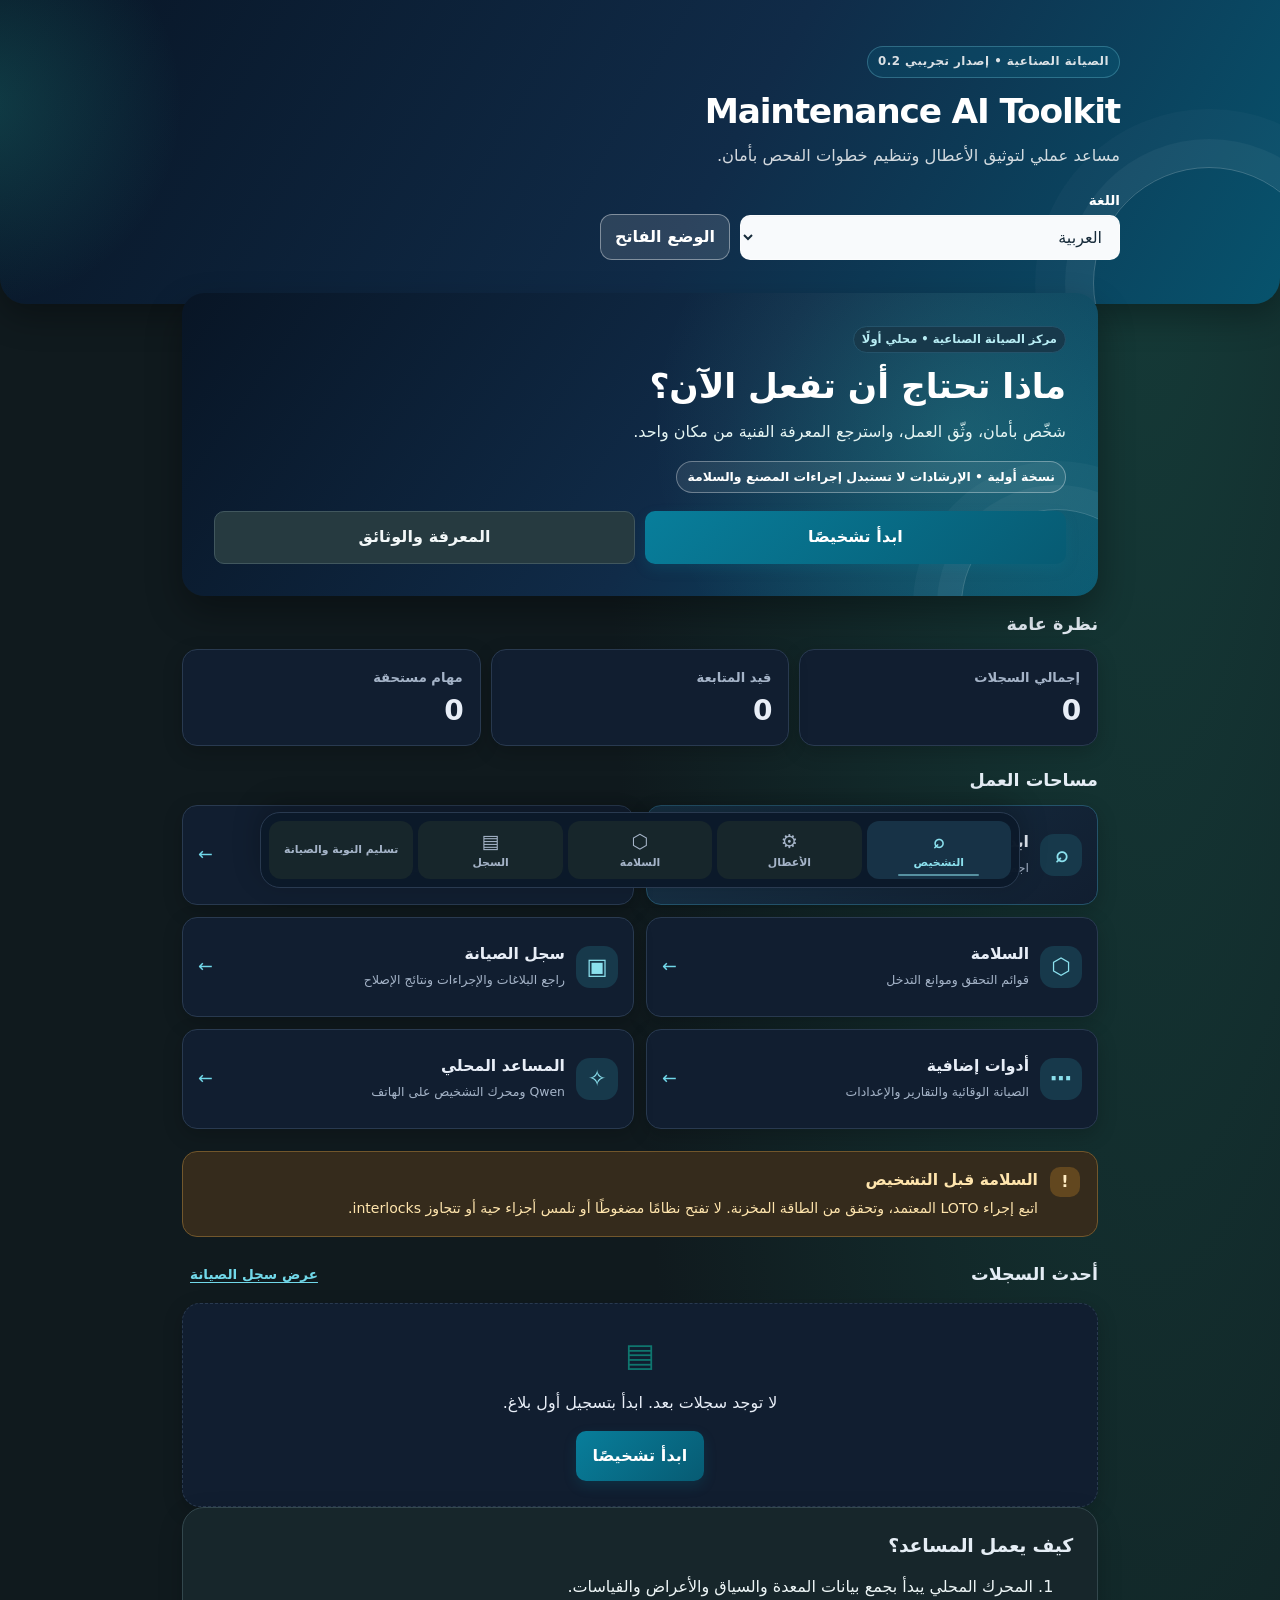
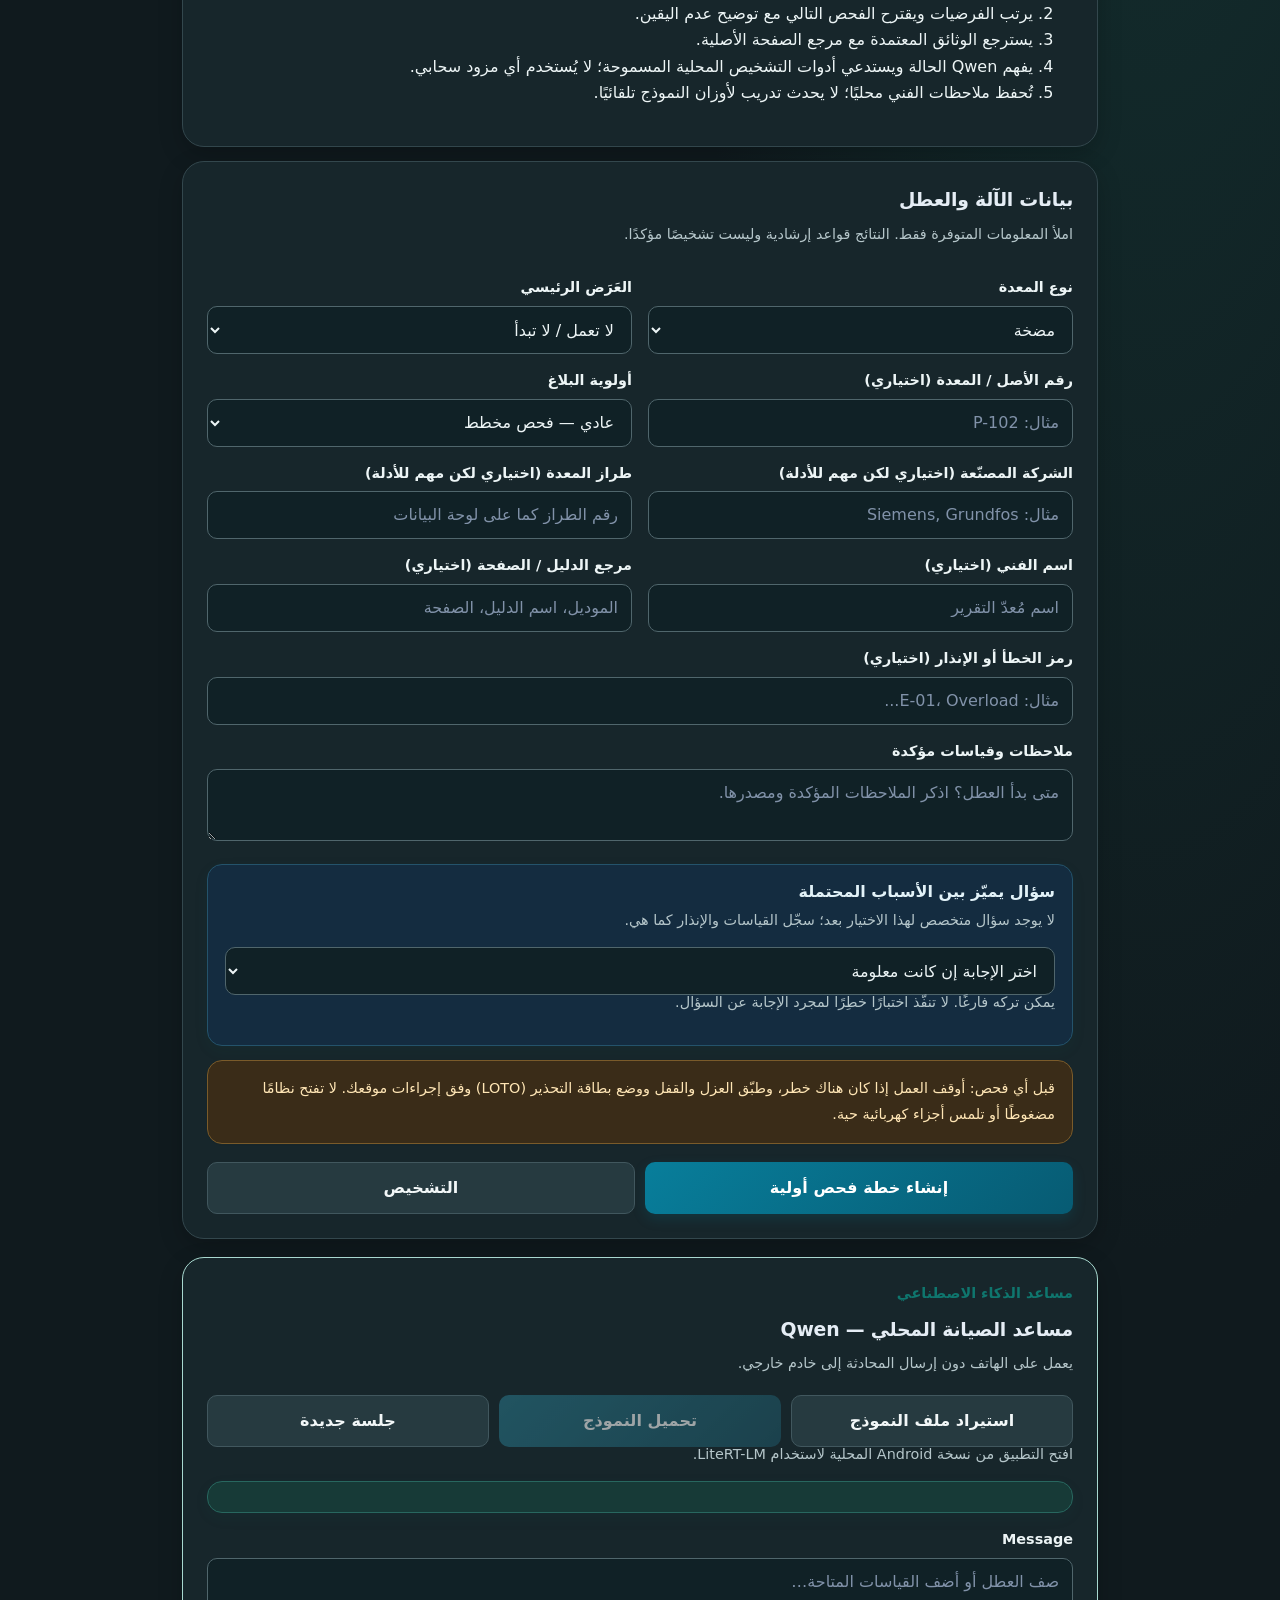
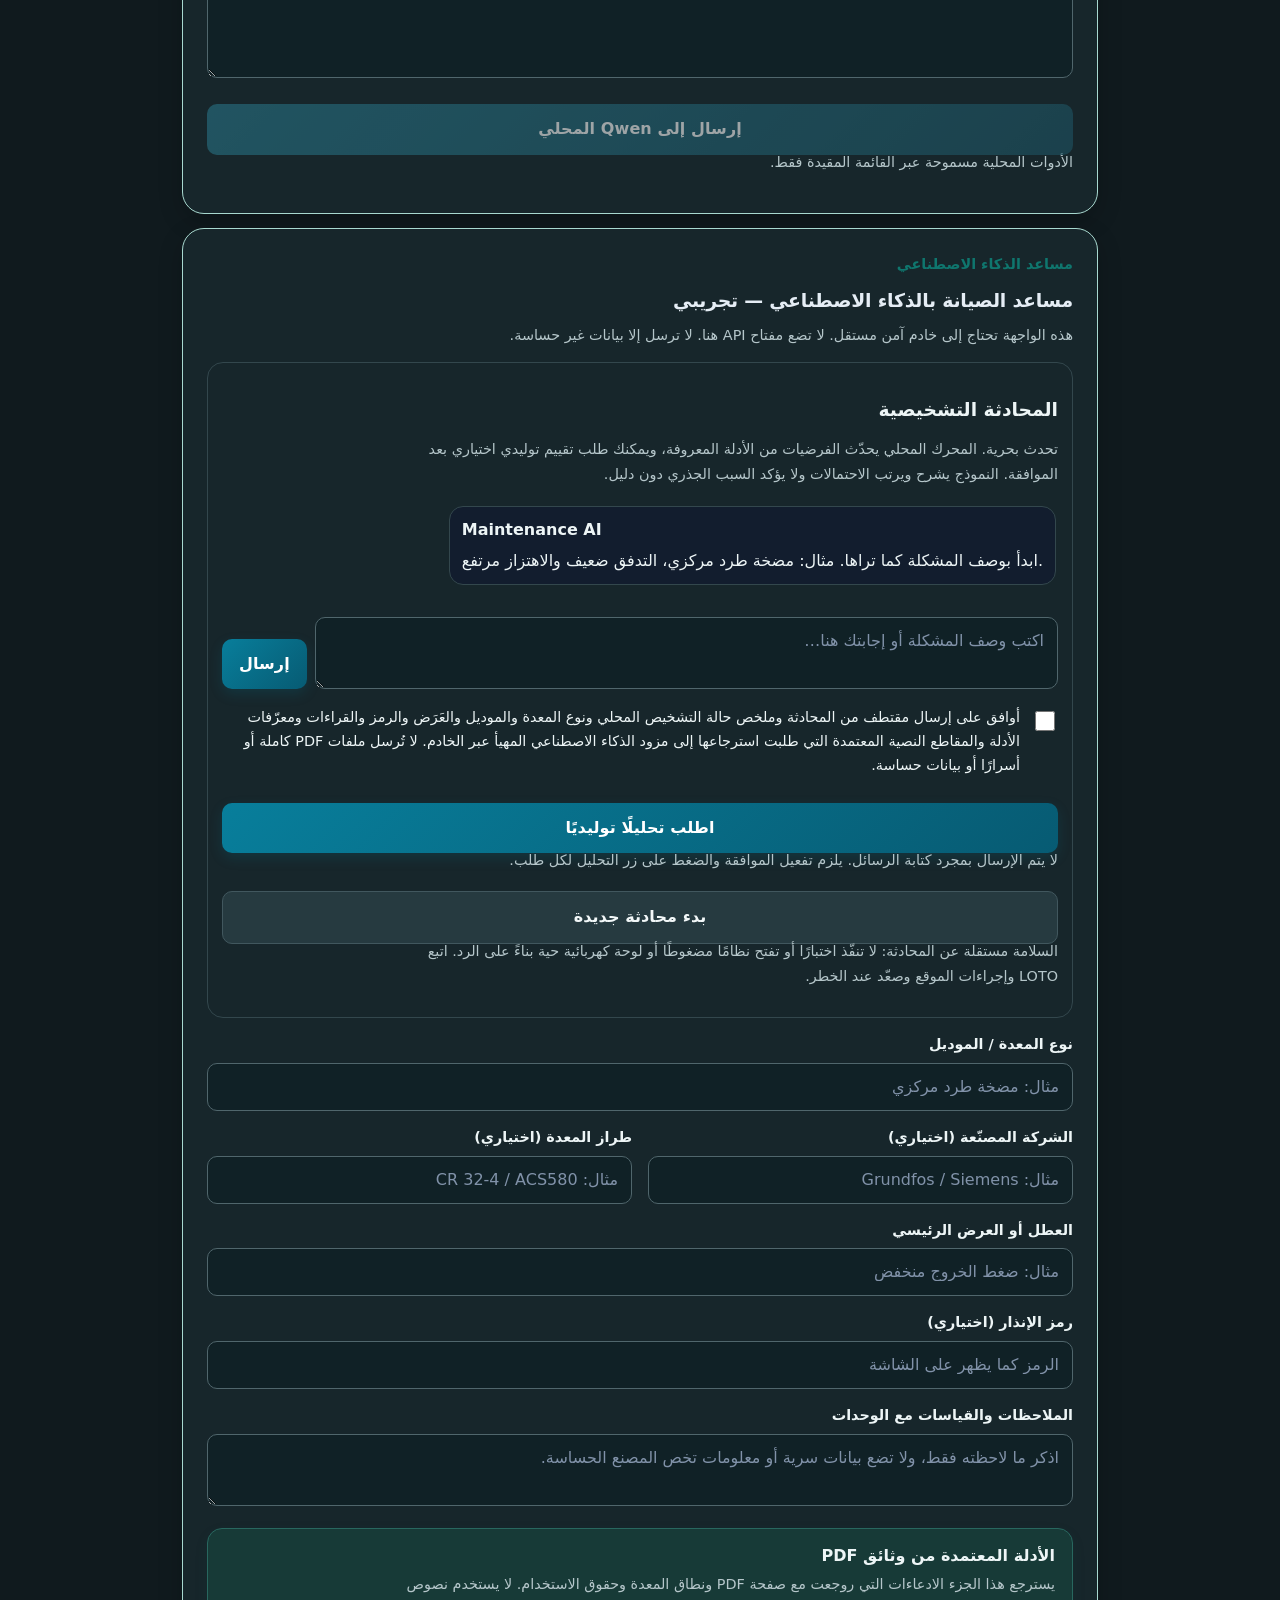
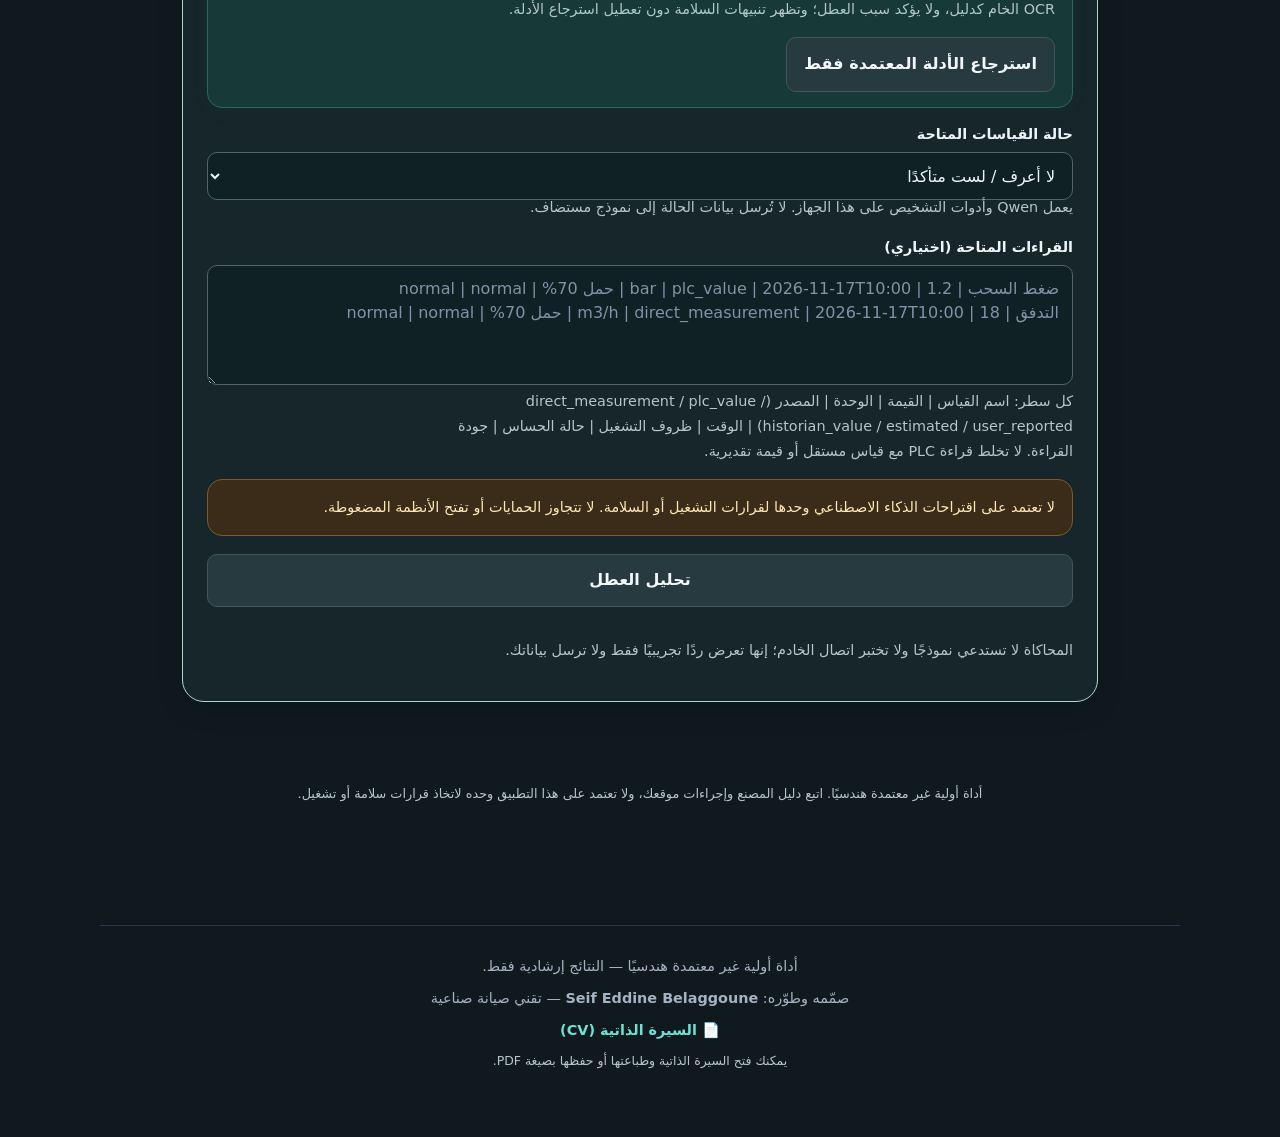
==== commit b66eb3fc: "Separate equipment manufacturer and model in local assistant context" ====
--- a/index.html
+++ b/index.html
@@ -84,11 +84,11 @@
 </form><div id="diagnosisResult" aria-live="polite"></div></div>
 </section>
 <section id="ai" class="panel">
-<div class="card"><h2>مساعد الصيانة — الذكاء الاصطناعي والتشخيص المحلي</h2>
+<div class="card"><h2>مساعد الصيانة المحلي — سياق الحالة والقياسات</h2>
 <p class="hint">اختر التشخيص المحلي دون إرسال البيانات، أو وافق صراحةً لإرسال بيانات الحالة إلى خادم الصيانة عبر Cloudflare Worker. لا تُرسل بيانات سرية أو معلومات تشغيلية حساسة.</p>
 <form id="aiForm">
 <label for="aiMachine">نوع المعدة</label><input id="aiMachine" required maxlength="120" placeholder="مثال: مضخة طرد مركزي">
-<label for="aiModel">الشركة والطراز الدقيق (اختياري)</label><input id="aiModel" maxlength="160" placeholder="مثال: Grundfos CR 32-4 / ABB ACS580">
+<div class="grid"><div><label for="aiManufacturer">الشركة المصنّعة (اختياري)</label><input id="aiManufacturer" maxlength="120" placeholder="مثال: Grundfos / Siemens"></div><div><label for="aiModel">طراز المعدة (اختياري)</label><input id="aiModel" maxlength="160" placeholder="مثال: CR 32-4 / ACS580"></div></div>
 <label for="aiSymptom">العطل أو العرض الرئيسي</label><input id="aiSymptom" required maxlength="240" placeholder="مثال: ضغط الخروج منخفض">
 <label for="aiCode">رمز الإنذار (اختياري)</label><input id="aiCode" maxlength="300" placeholder="الرمز كما يظهر على الشاشة">
 <label for="aiObservations">الملاحظات والقياسات مع الوحدات (اختياري)</label><textarea id="aiObservations" maxlength="3000" placeholder="اذكر ما لاحظته فقط، ولا تضع بيانات سرية أو معلومات تخص المصنع الحساسة."></textarea>
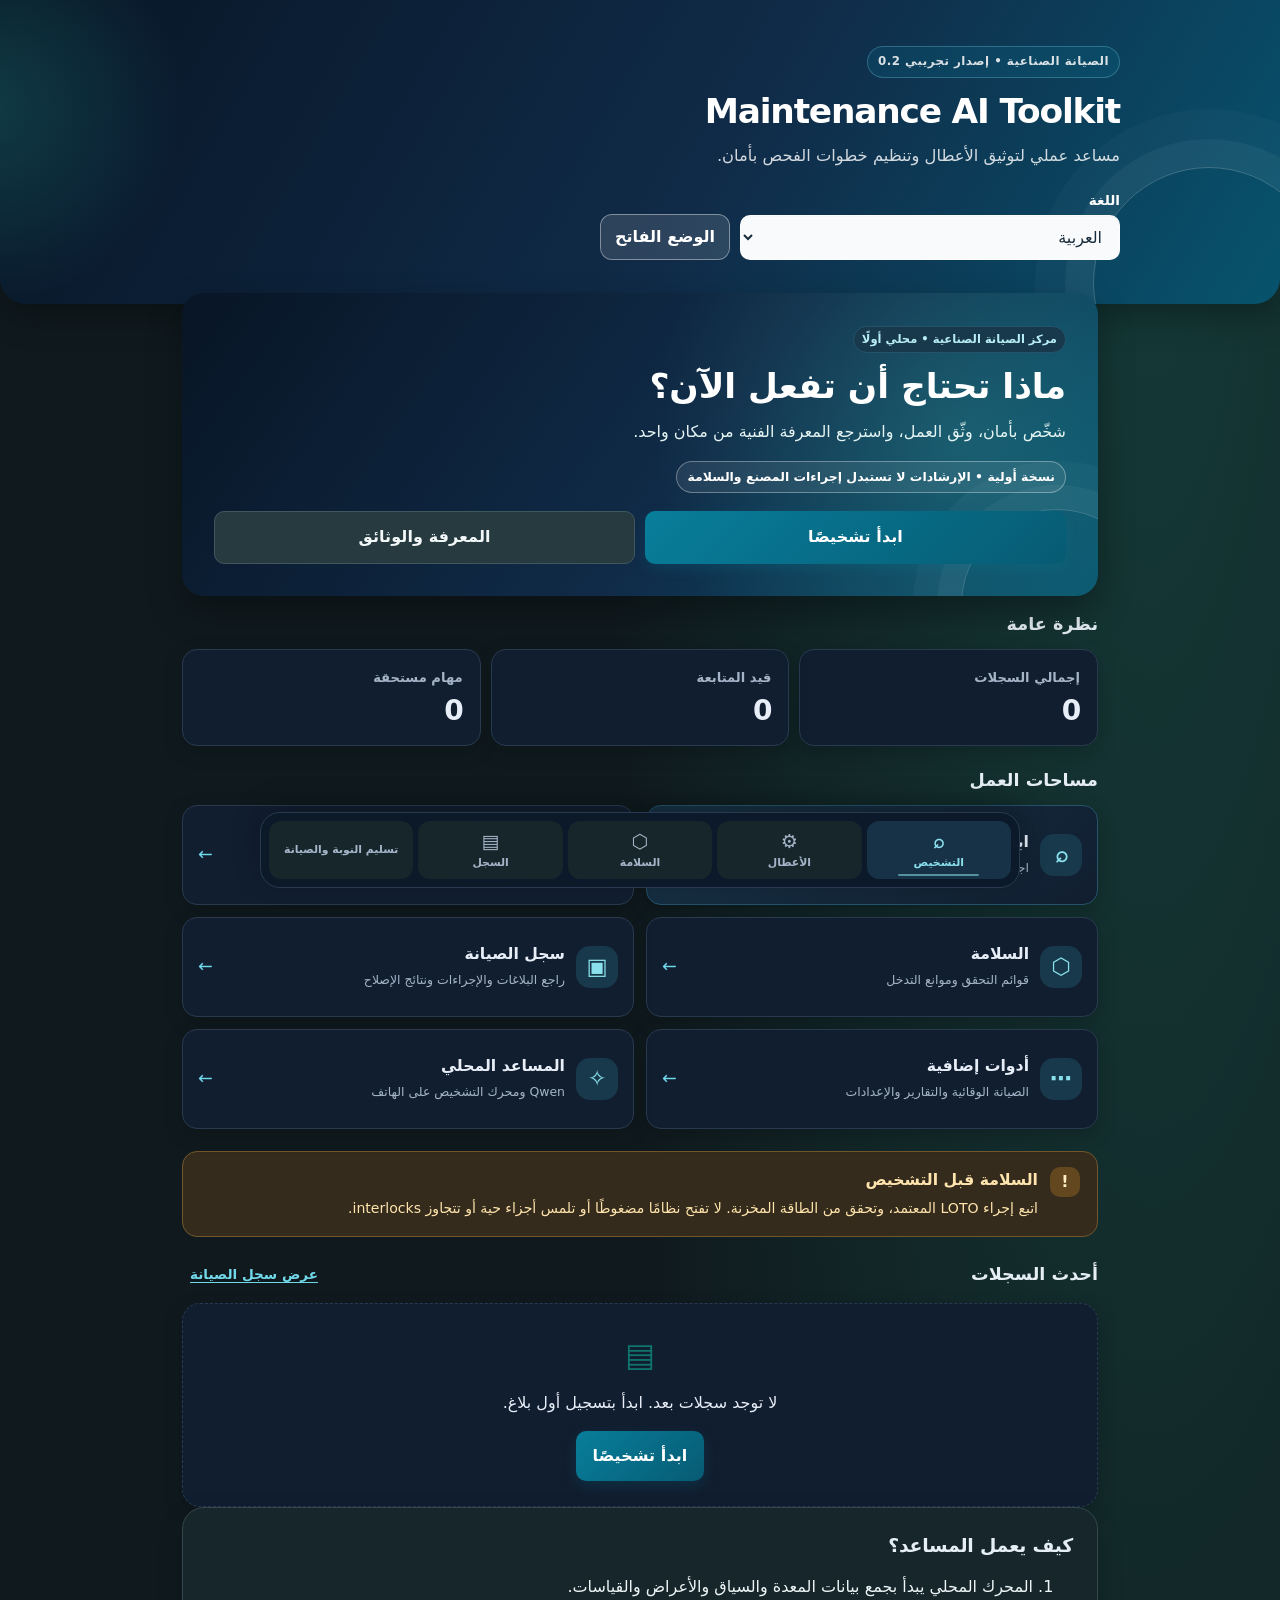
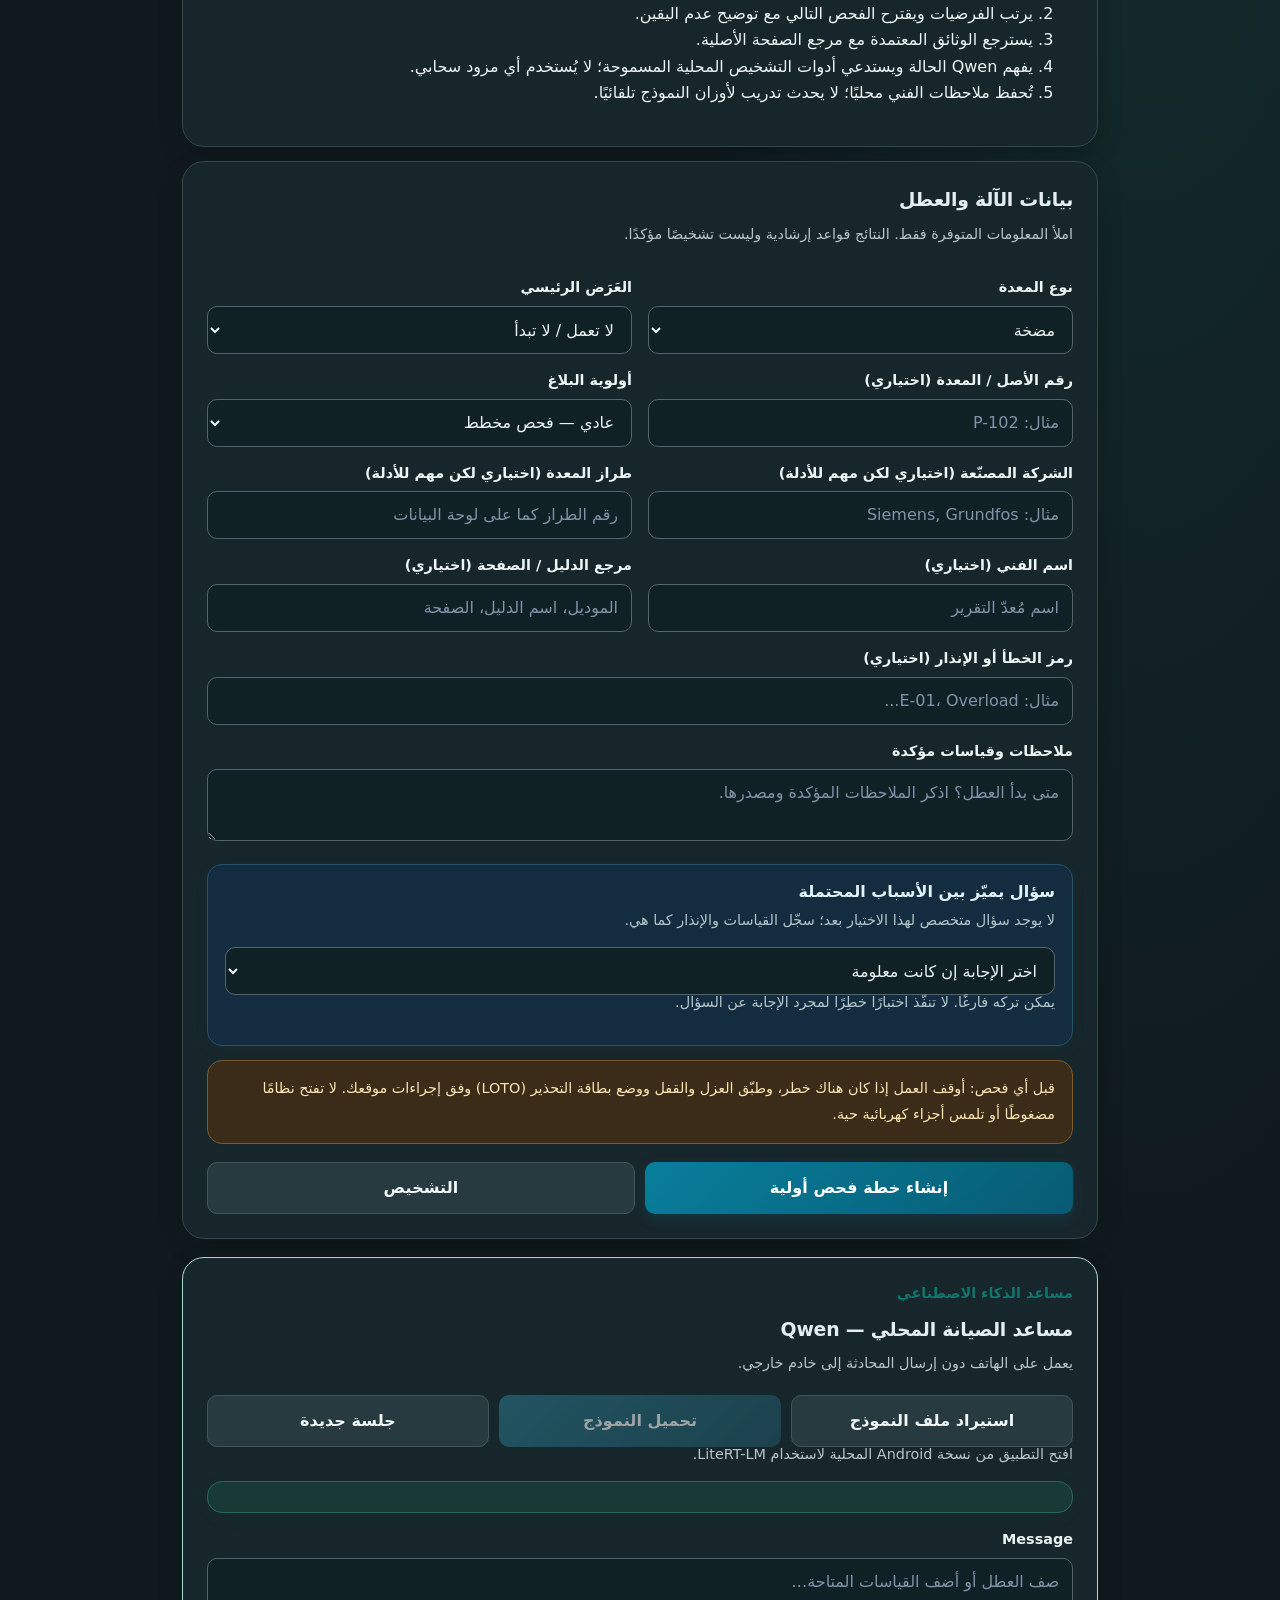
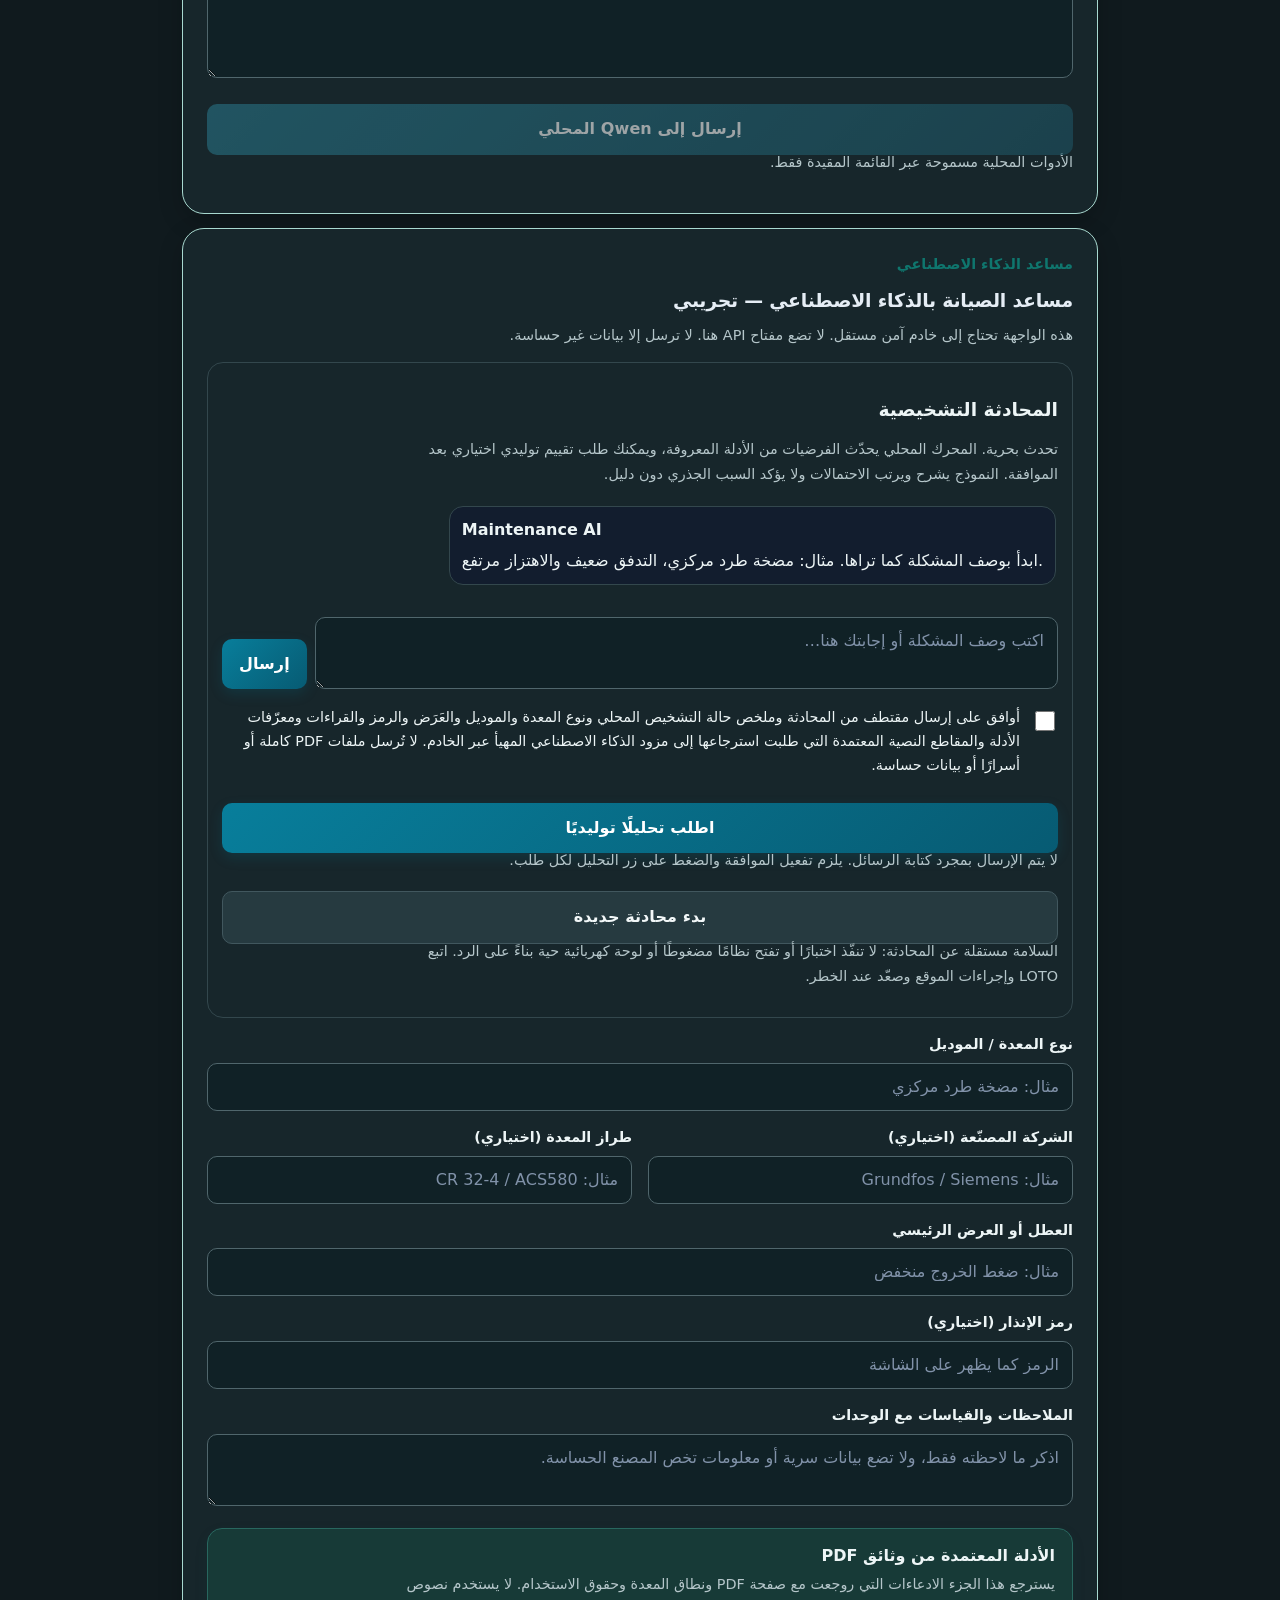
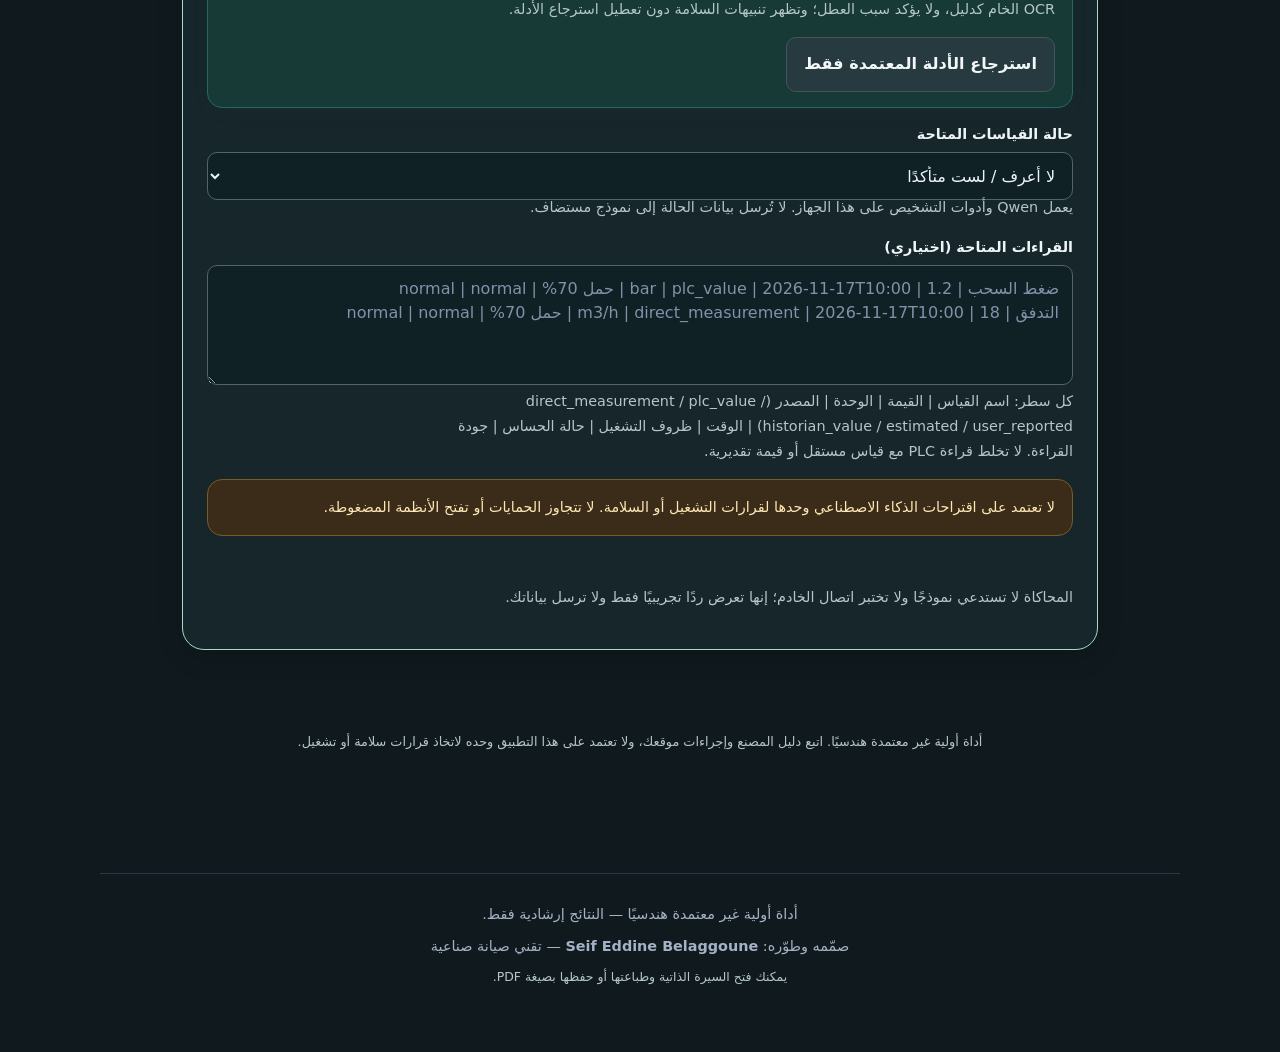
==== commit 02818de2: "Load legacy hosted-provider UI only outside the local Android host" ====
--- a/index.html
+++ b/index.html
@@ -281,8 +281,14 @@
 <script src="./ux-redesign.js"></script>
 <script src="./navigation-redesign.js"></script>
 <script src="./p1-app-shell.js"></script>
-<script src="./agent-ui.js"></script>
 <script src="./native-local-llm-bridge.js"></script>
+<script>
+  if (!window.MaintenanceNativeLLM) {
+    const legacyAgentUi = document.createElement("script");
+    legacyAgentUi.src = "./agent-ui.js";
+    document.head.appendChild(legacyAgentUi);
+  }
+</script>
 <script src="./local-llm-runtime.js"></script>
 <script src="./assistant-case-context.js"></script>
 <script src="./assistant-session-contract.js"></script>
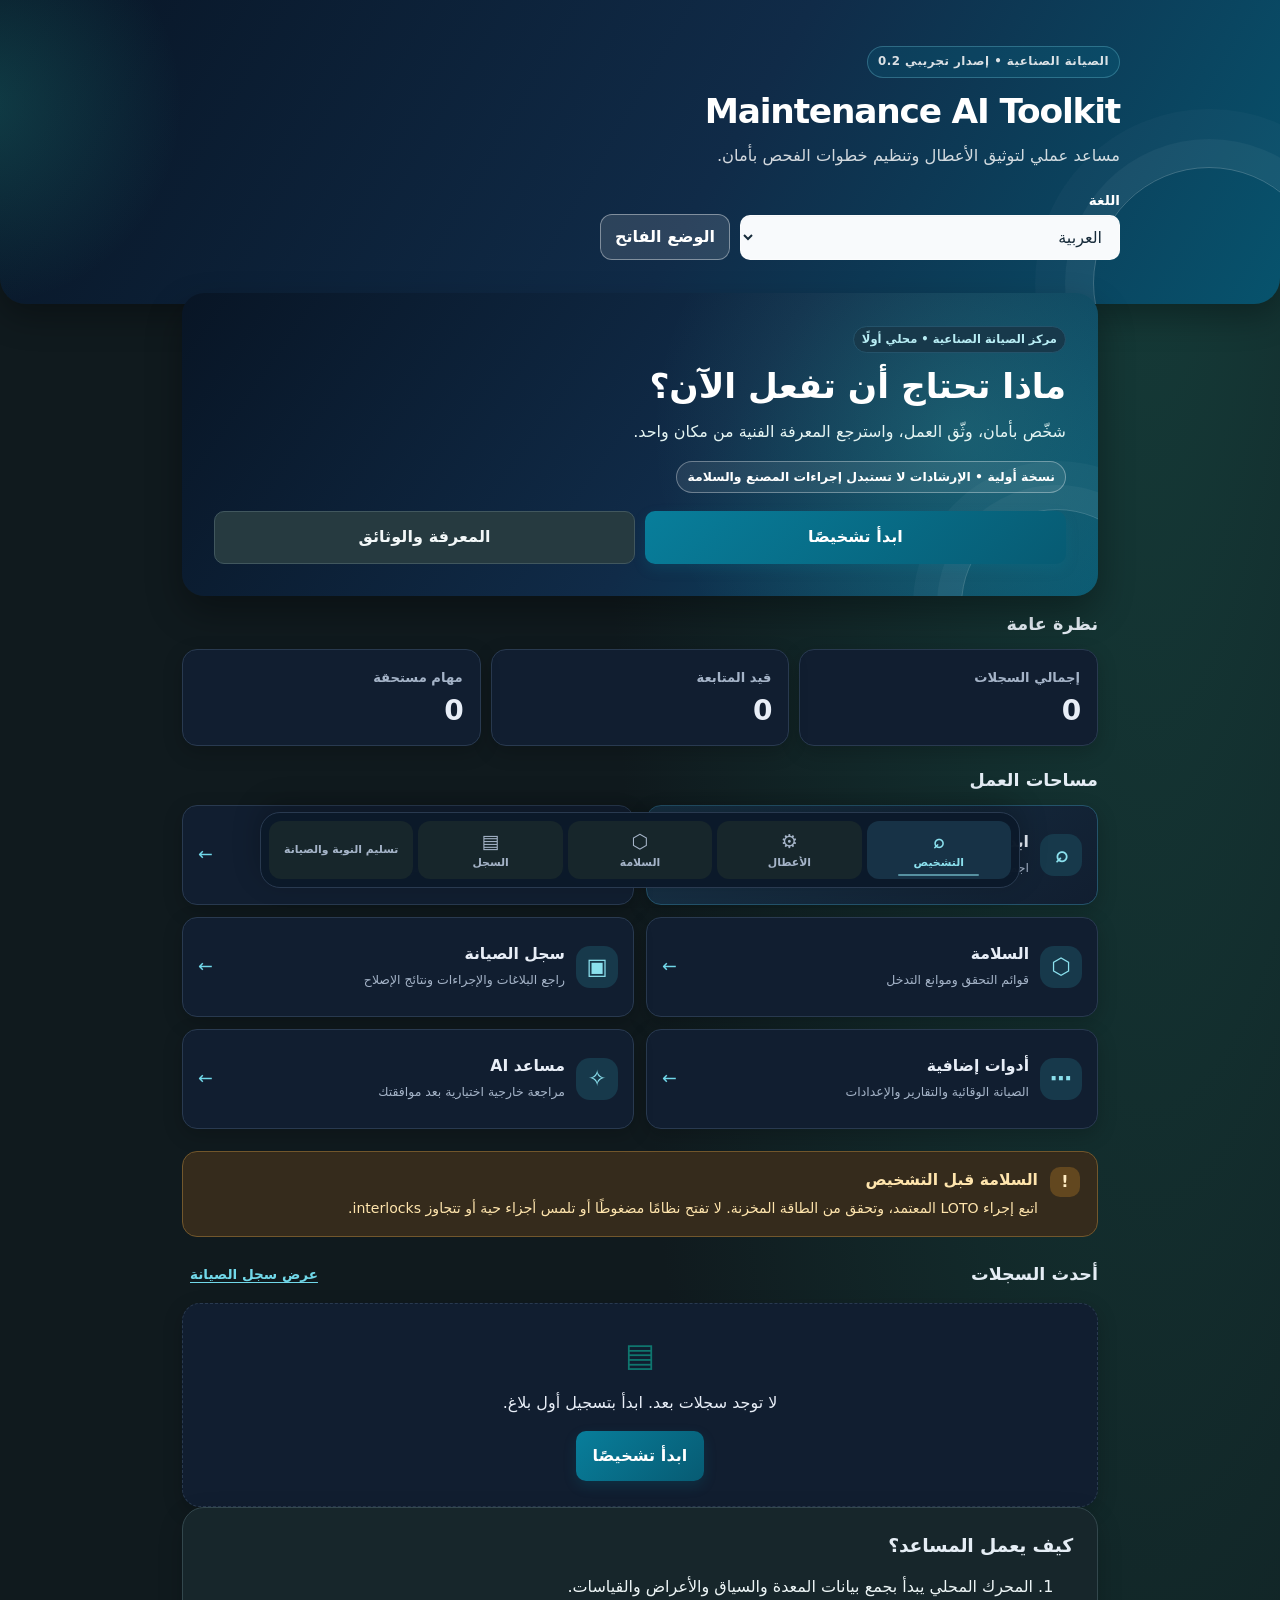
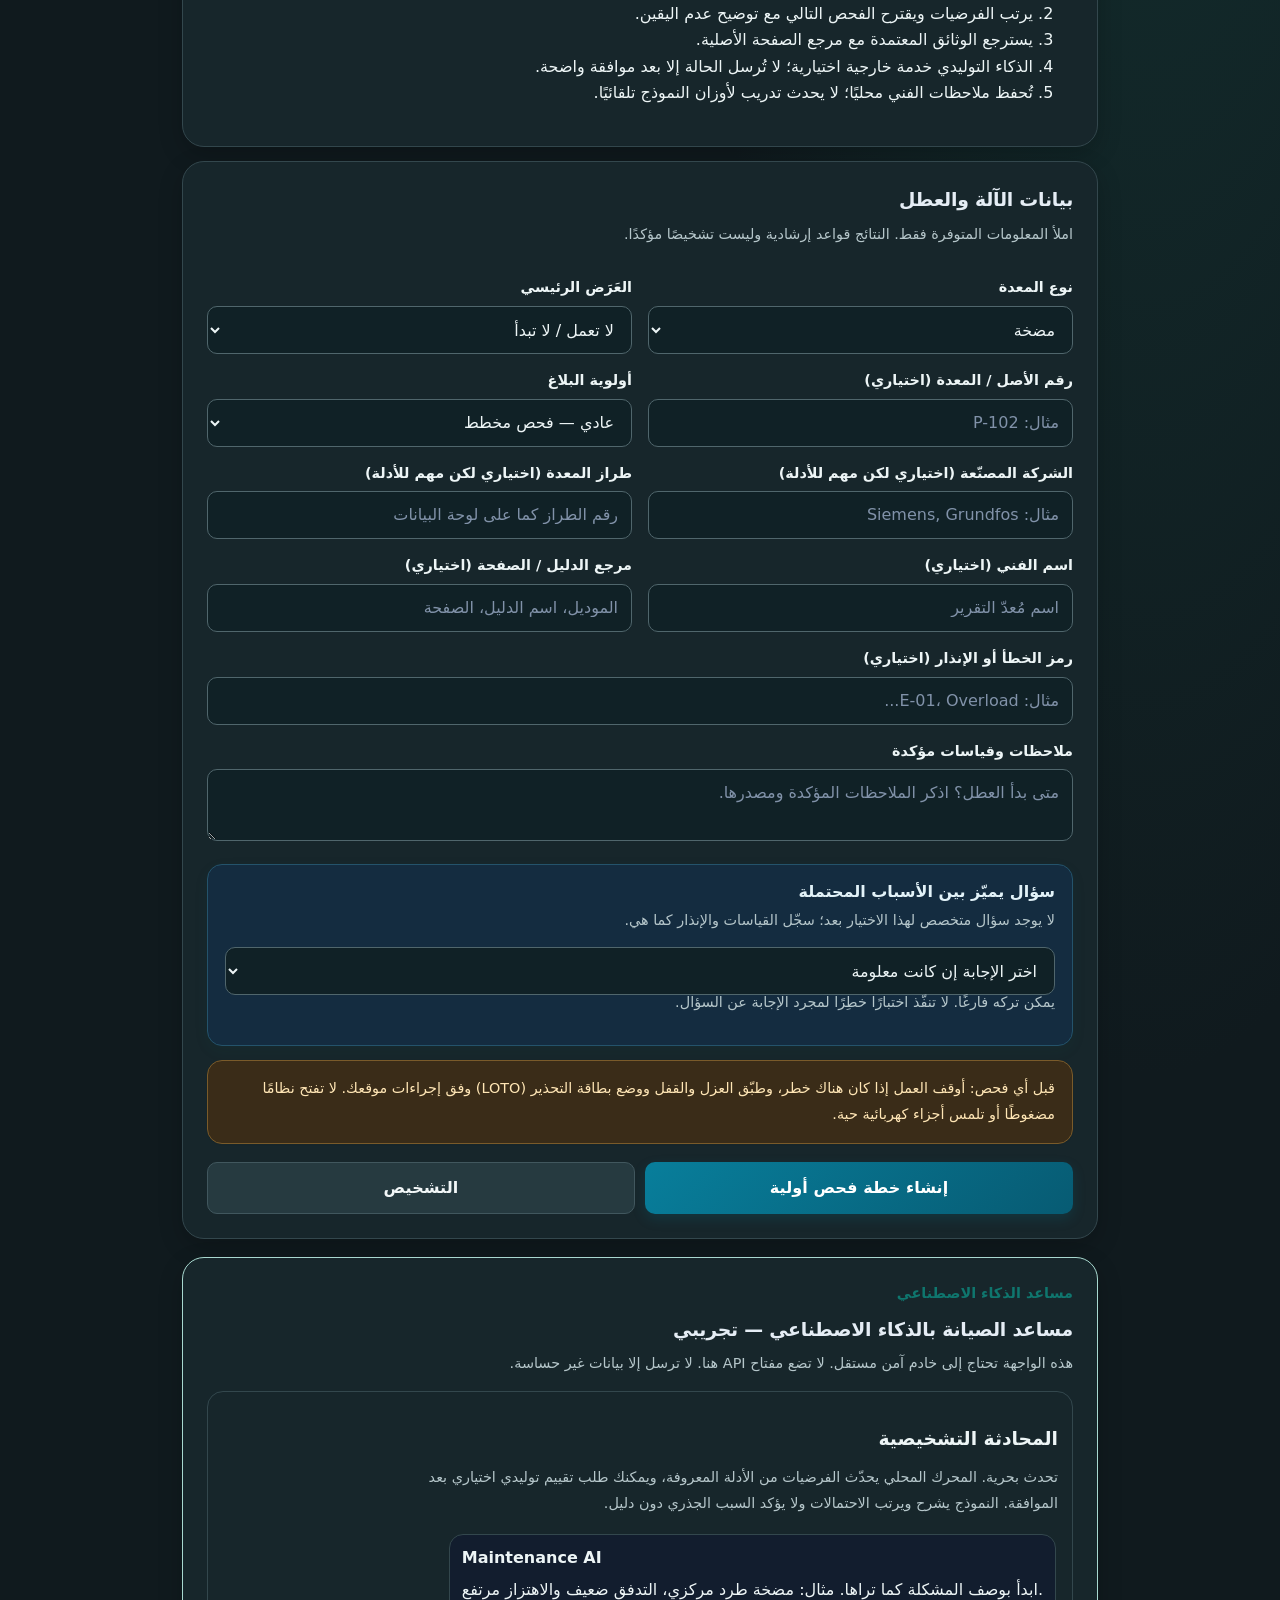
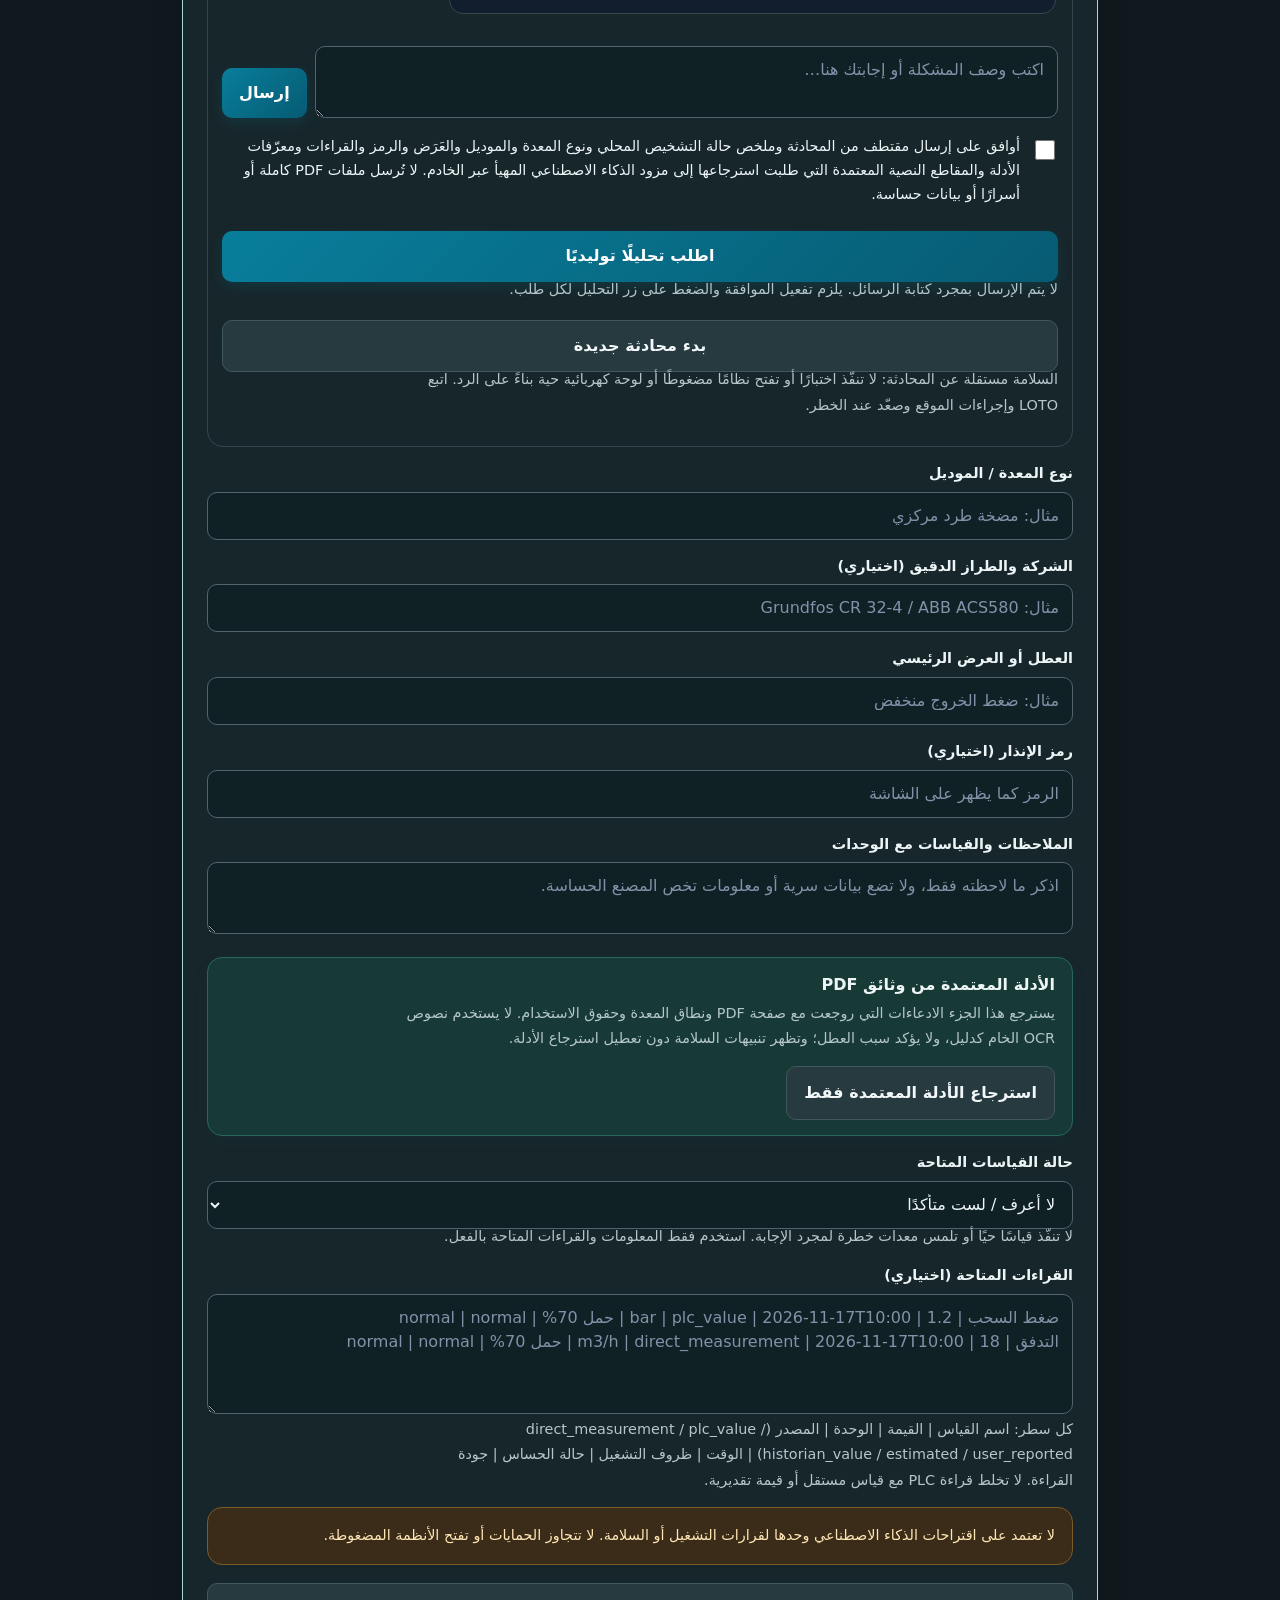
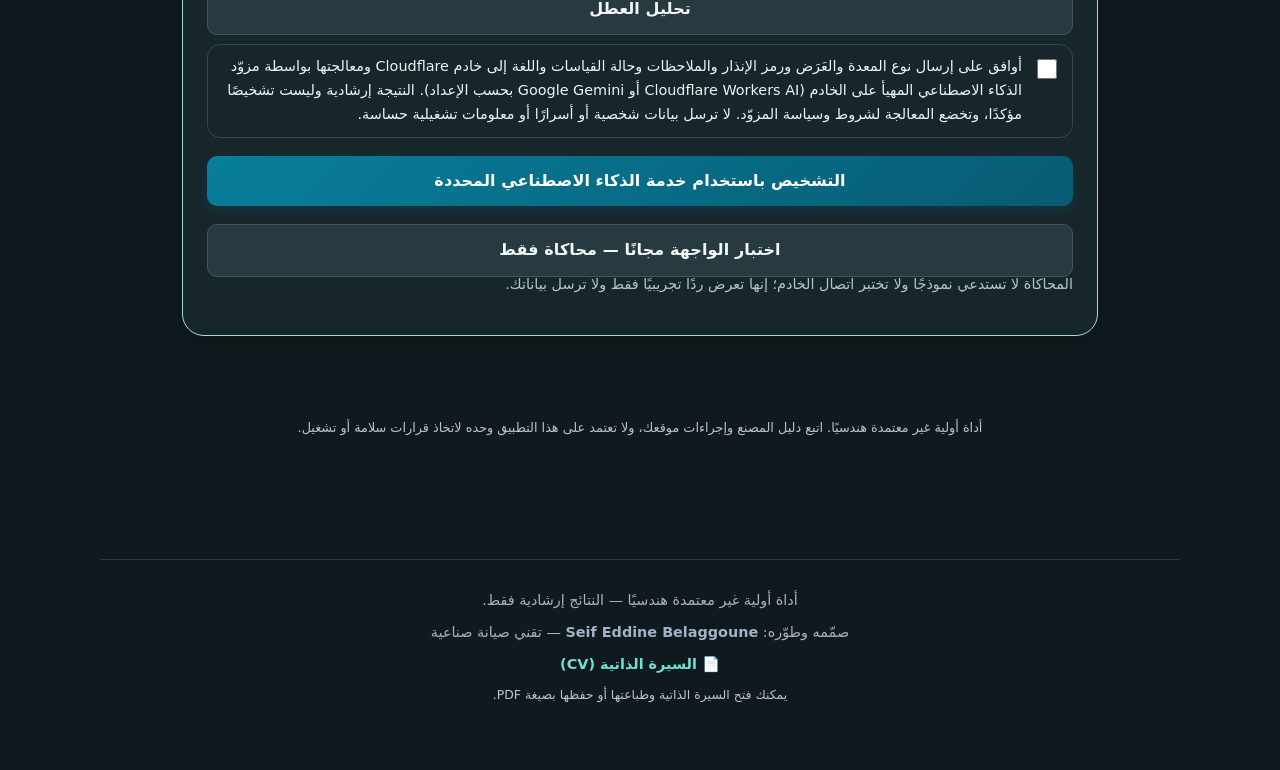
==== commit 117fcee8: "Load local LLM runtime and bounded agent modules" ====
--- a/index.html
+++ b/index.html
@@ -84,11 +84,11 @@
 </form><div id="diagnosisResult" aria-live="polite"></div></div>
 </section>
 <section id="ai" class="panel">
-<div class="card"><h2>مساعد الصيانة المحلي — سياق الحالة والقياسات</h2>
+<div class="card"><h2>مساعد الصيانة — الذكاء الاصطناعي والتشخيص المحلي</h2>
 <p class="hint">اختر التشخيص المحلي دون إرسال البيانات، أو وافق صراحةً لإرسال بيانات الحالة إلى خادم الصيانة عبر Cloudflare Worker. لا تُرسل بيانات سرية أو معلومات تشغيلية حساسة.</p>
 <form id="aiForm">
 <label for="aiMachine">نوع المعدة</label><input id="aiMachine" required maxlength="120" placeholder="مثال: مضخة طرد مركزي">
-<div class="grid"><div><label for="aiManufacturer">الشركة المصنّعة (اختياري)</label><input id="aiManufacturer" maxlength="120" placeholder="مثال: Grundfos / Siemens"></div><div><label for="aiModel">طراز المعدة (اختياري)</label><input id="aiModel" maxlength="160" placeholder="مثال: CR 32-4 / ACS580"></div></div>
+<label for="aiModel">الشركة والطراز الدقيق (اختياري)</label><input id="aiModel" maxlength="160" placeholder="مثال: Grundfos CR 32-4 / ABB ACS580">
 <label for="aiSymptom">العطل أو العرض الرئيسي</label><input id="aiSymptom" required maxlength="240" placeholder="مثال: ضغط الخروج منخفض">
 <label for="aiCode">رمز الإنذار (اختياري)</label><input id="aiCode" maxlength="300" placeholder="الرمز كما يظهر على الشاشة">
 <label for="aiObservations">الملاحظات والقياسات مع الوحدات (اختياري)</label><textarea id="aiObservations" maxlength="3000" placeholder="اذكر ما لاحظته فقط، ولا تضع بيانات سرية أو معلومات تخص المصنع الحساسة."></textarea>
@@ -281,22 +281,14 @@
 <script src="./ux-redesign.js"></script>
 <script src="./navigation-redesign.js"></script>
 <script src="./p1-app-shell.js"></script>
-<script src="./native-local-llm-bridge.js"></script>
-<script>
-  if (!window.MaintenanceNativeLLM) {
-    const legacyAgentUi = document.createElement("script");
-    legacyAgentUi.src = "./agent-ui.js";
-    document.head.appendChild(legacyAgentUi);
-  }
-</script>
-<script src="./local-llm-runtime.js"></script>
-<script src="./assistant-case-context.js"></script>
+<script src="./agent-ui.js"></script>
 <script src="./assistant-session-contract.js"></script>
 <script src="./assistant-tool-registry.js"></script>
 <script src="./assistant-local-orchestrator.js"></script>
+<script src="./assistant-local-tools.js"></script>
+<script src="./local-llm-runtime.js"></script>
+<script src="./native-local-llm-bridge.js"></script>
 <script src="./assistant-model-agent.js"></script>
-<script src="./assistant-local-tools.js"></script>
-<script src="./local-model-ui.js"></script>
 <script src="./diagnostic-session.js"></script>
 <script src="./diagnostic-session-ui.js"></script>
 <script src="./diagnostic-chat.js"></script>
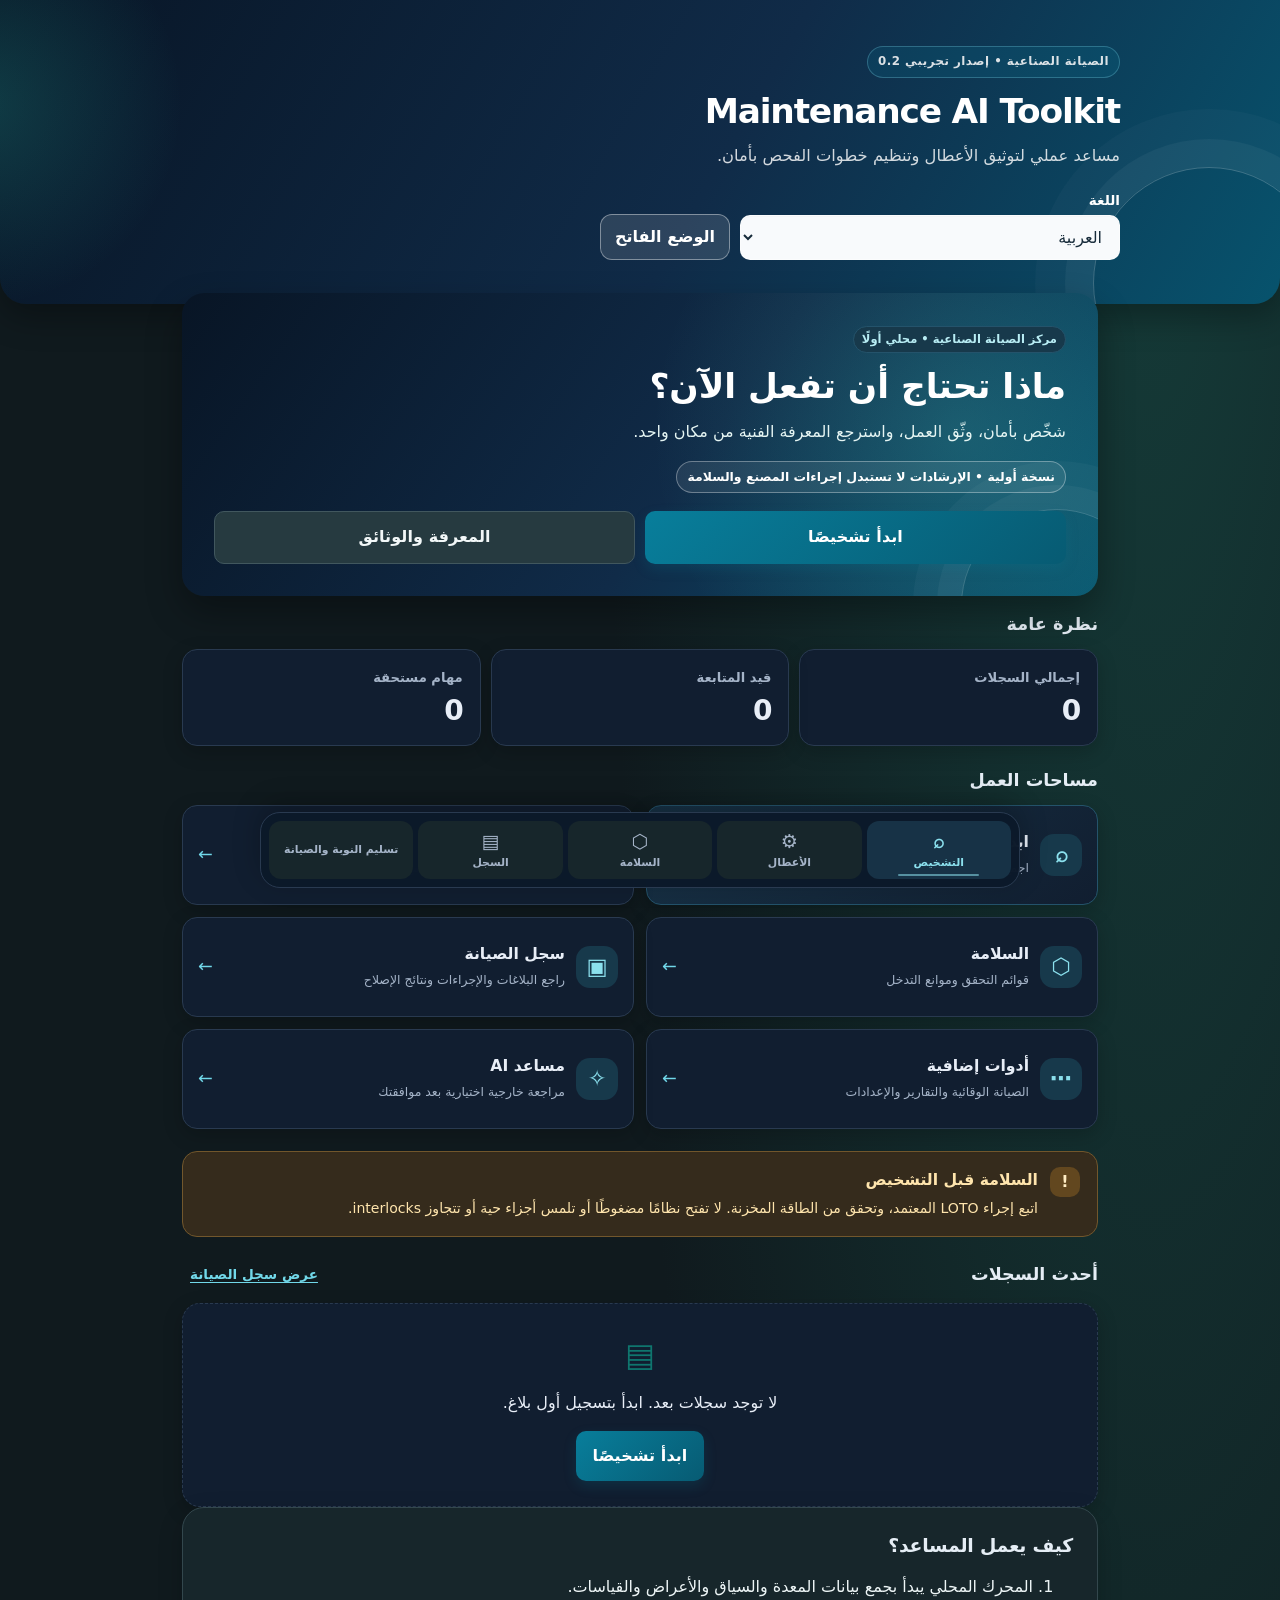
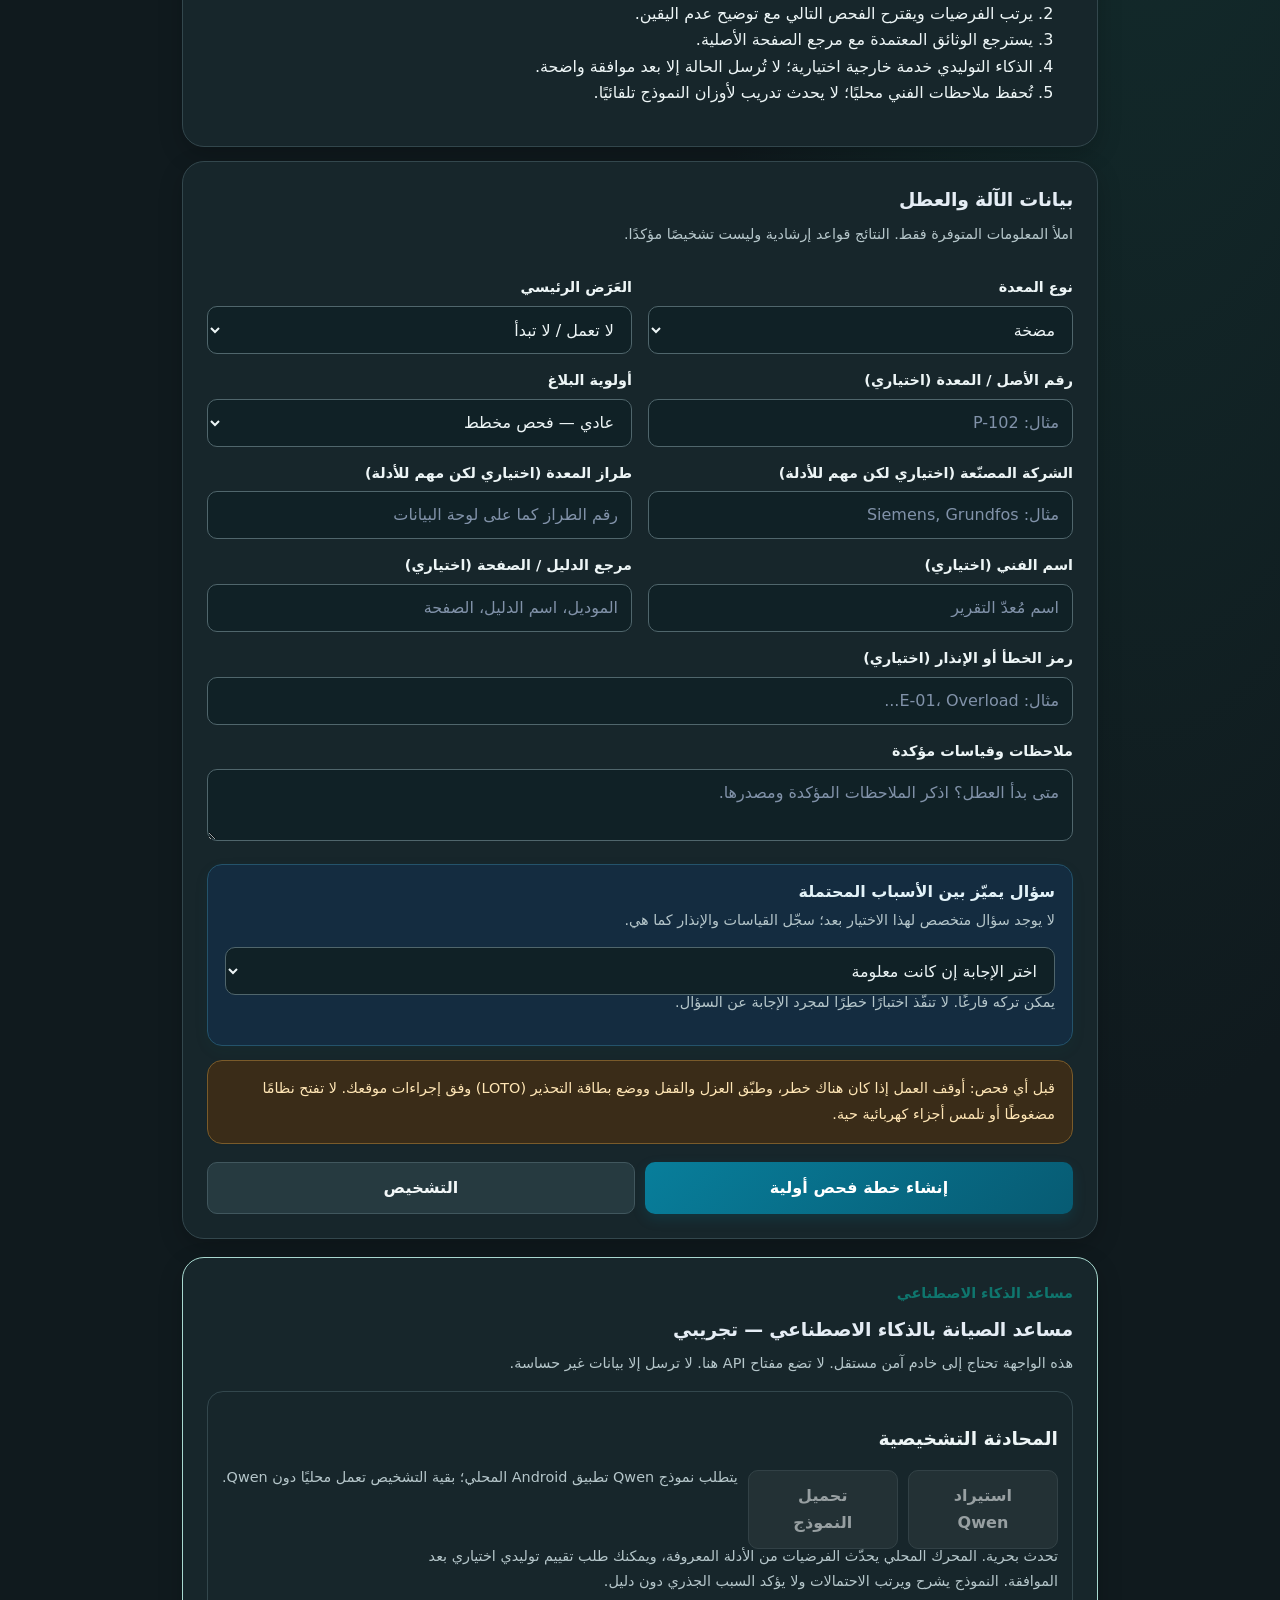
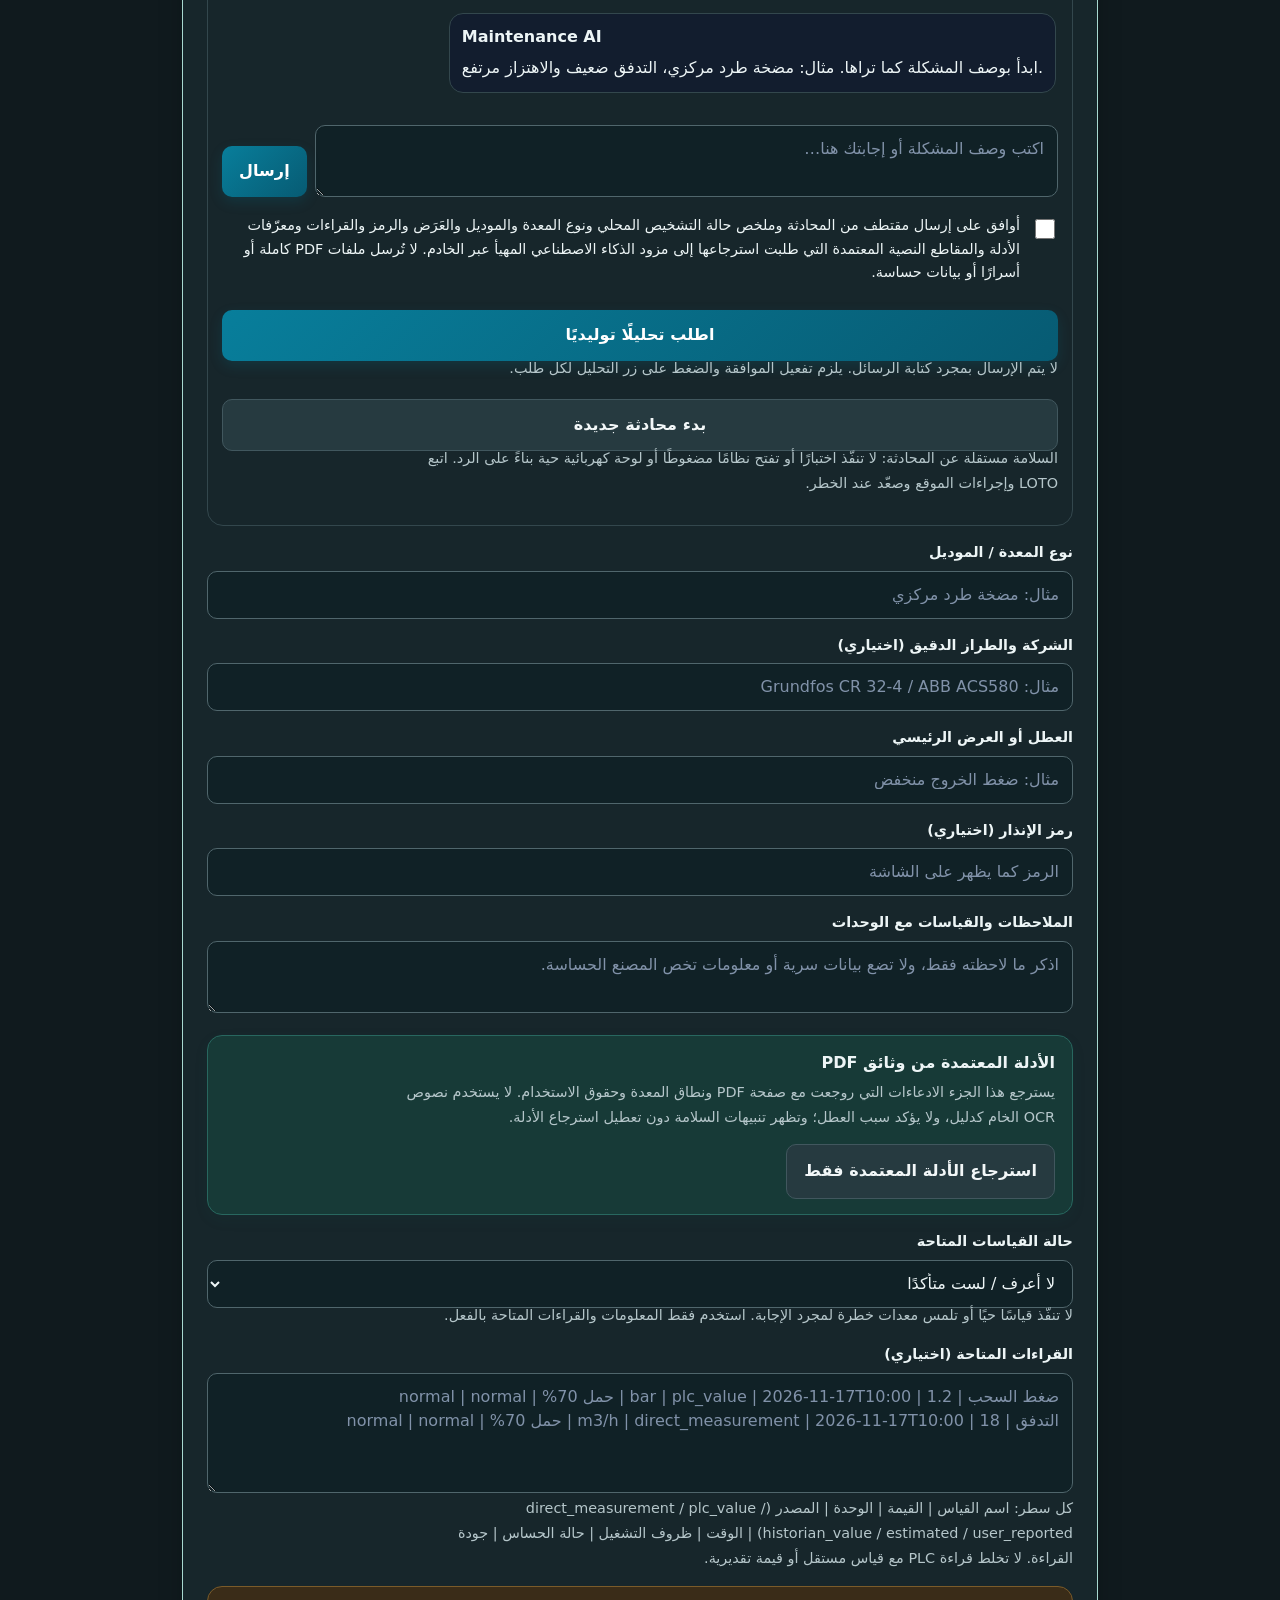
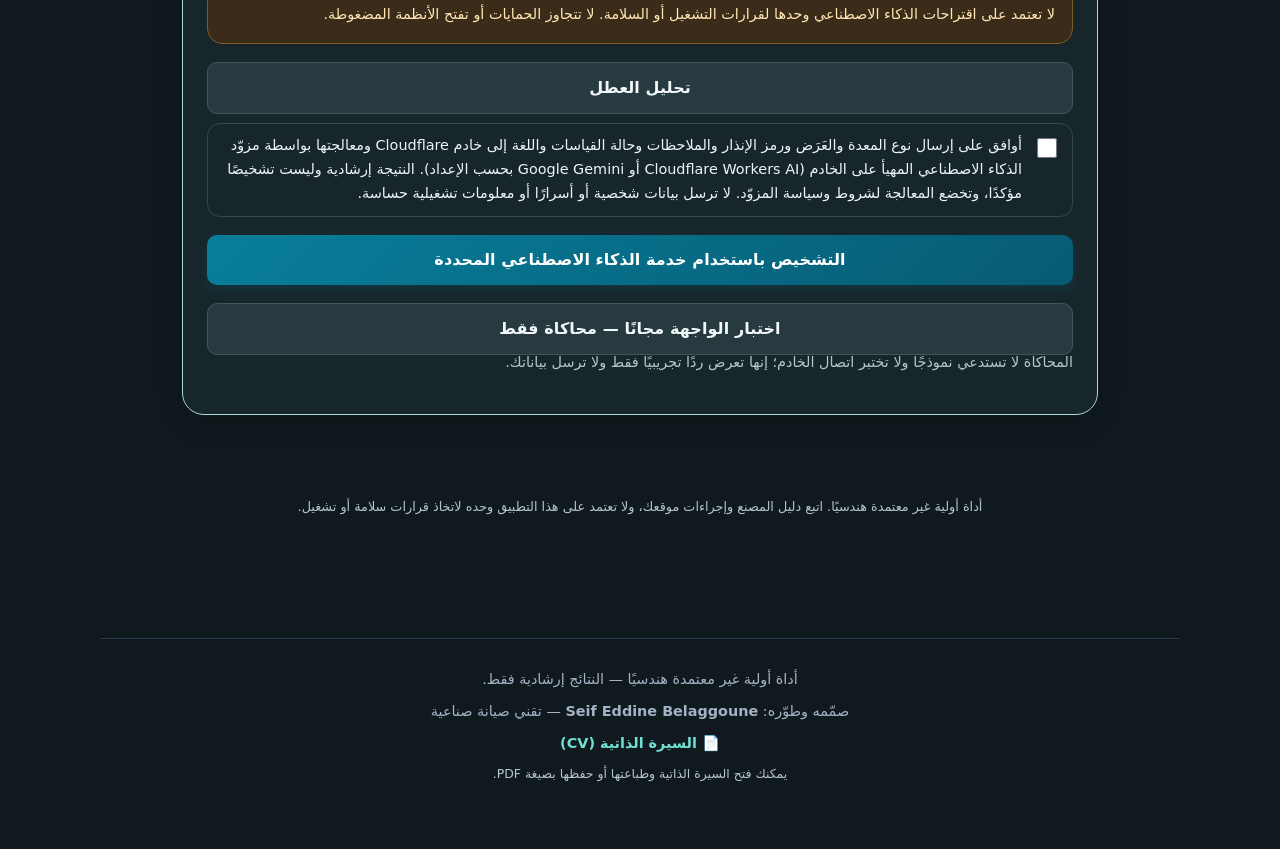
==== commit 794a38dc: "Load canonical diagnostic evidence contract" ====
--- a/index.html
+++ b/index.html
@@ -285,6 +285,7 @@
 <script src="./assistant-session-contract.js"></script>
 <script src="./assistant-tool-registry.js"></script>
 <script src="./assistant-local-orchestrator.js"></script>
+<script src="./diagnostic-evidence-contract.js"></script>
 <script src="./assistant-local-tools.js"></script>
 <script src="./local-llm-runtime.js"></script>
 <script src="./native-local-llm-bridge.js"></script>
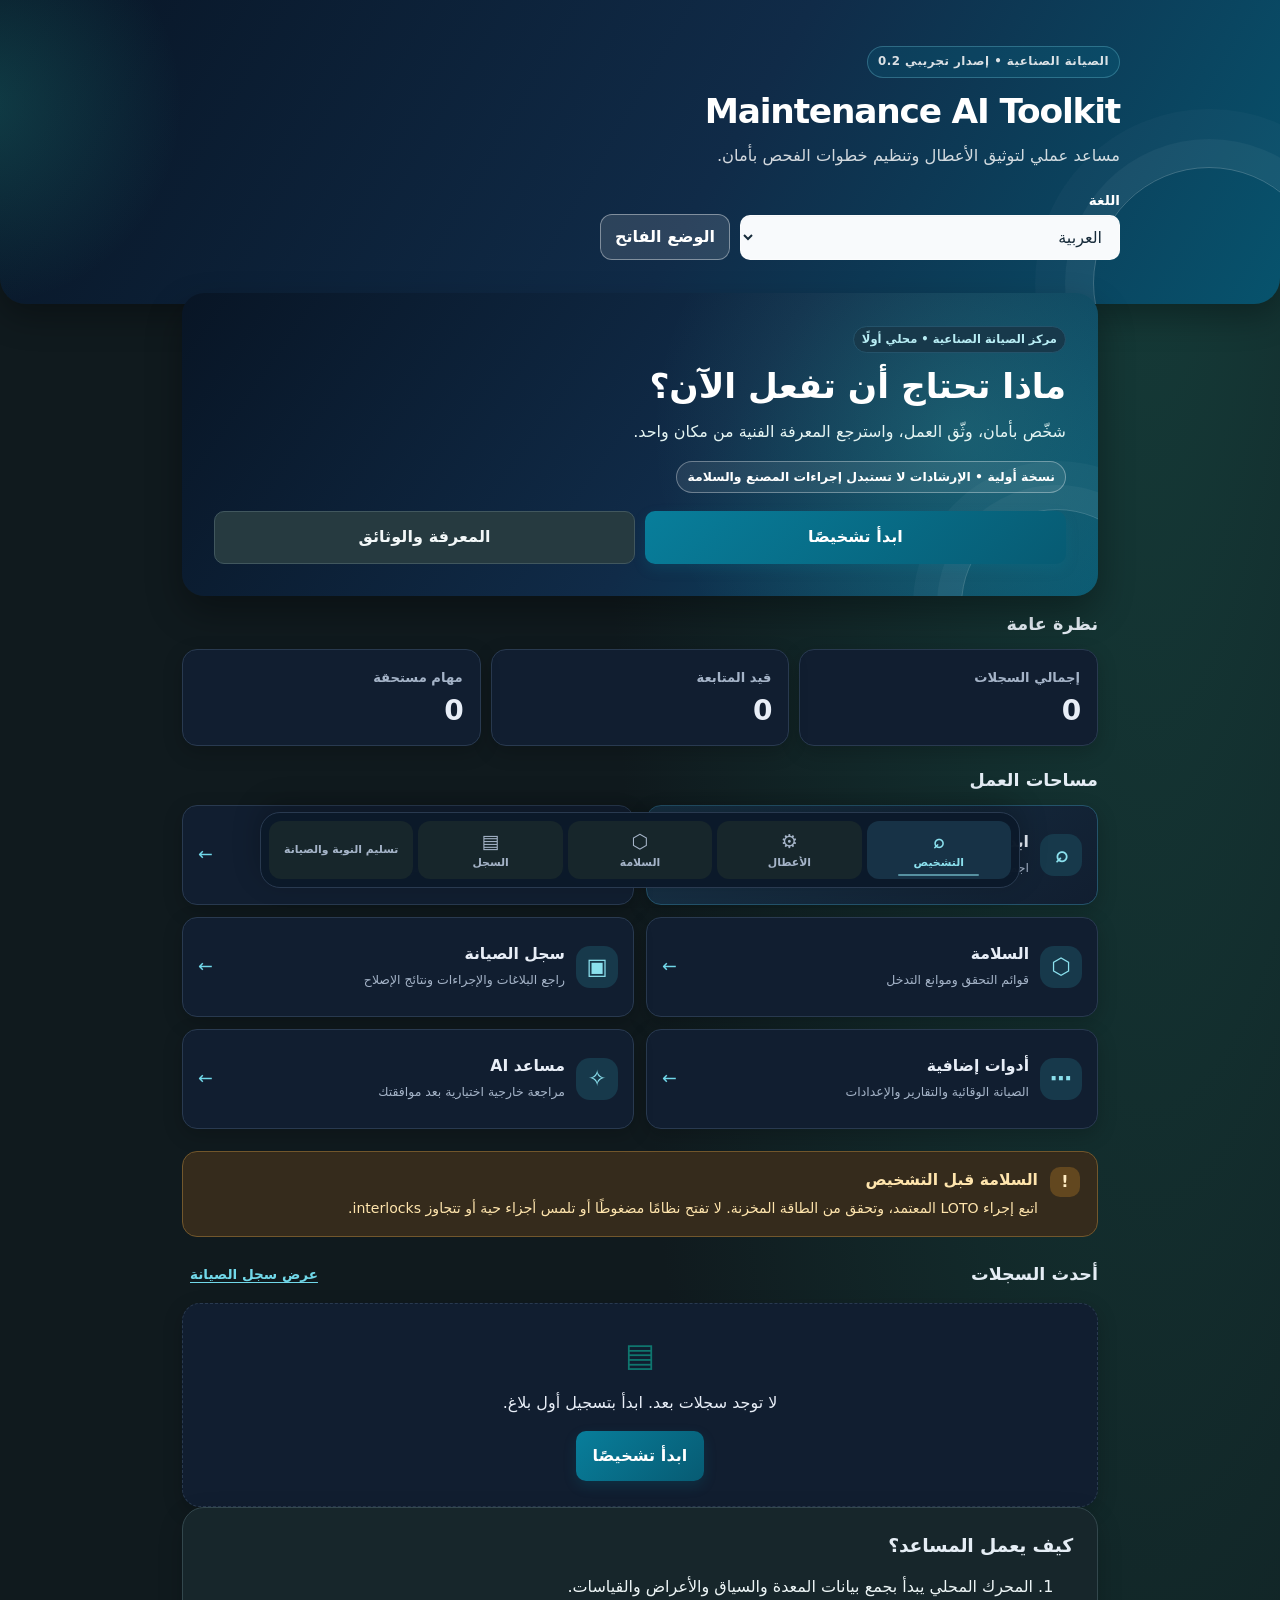
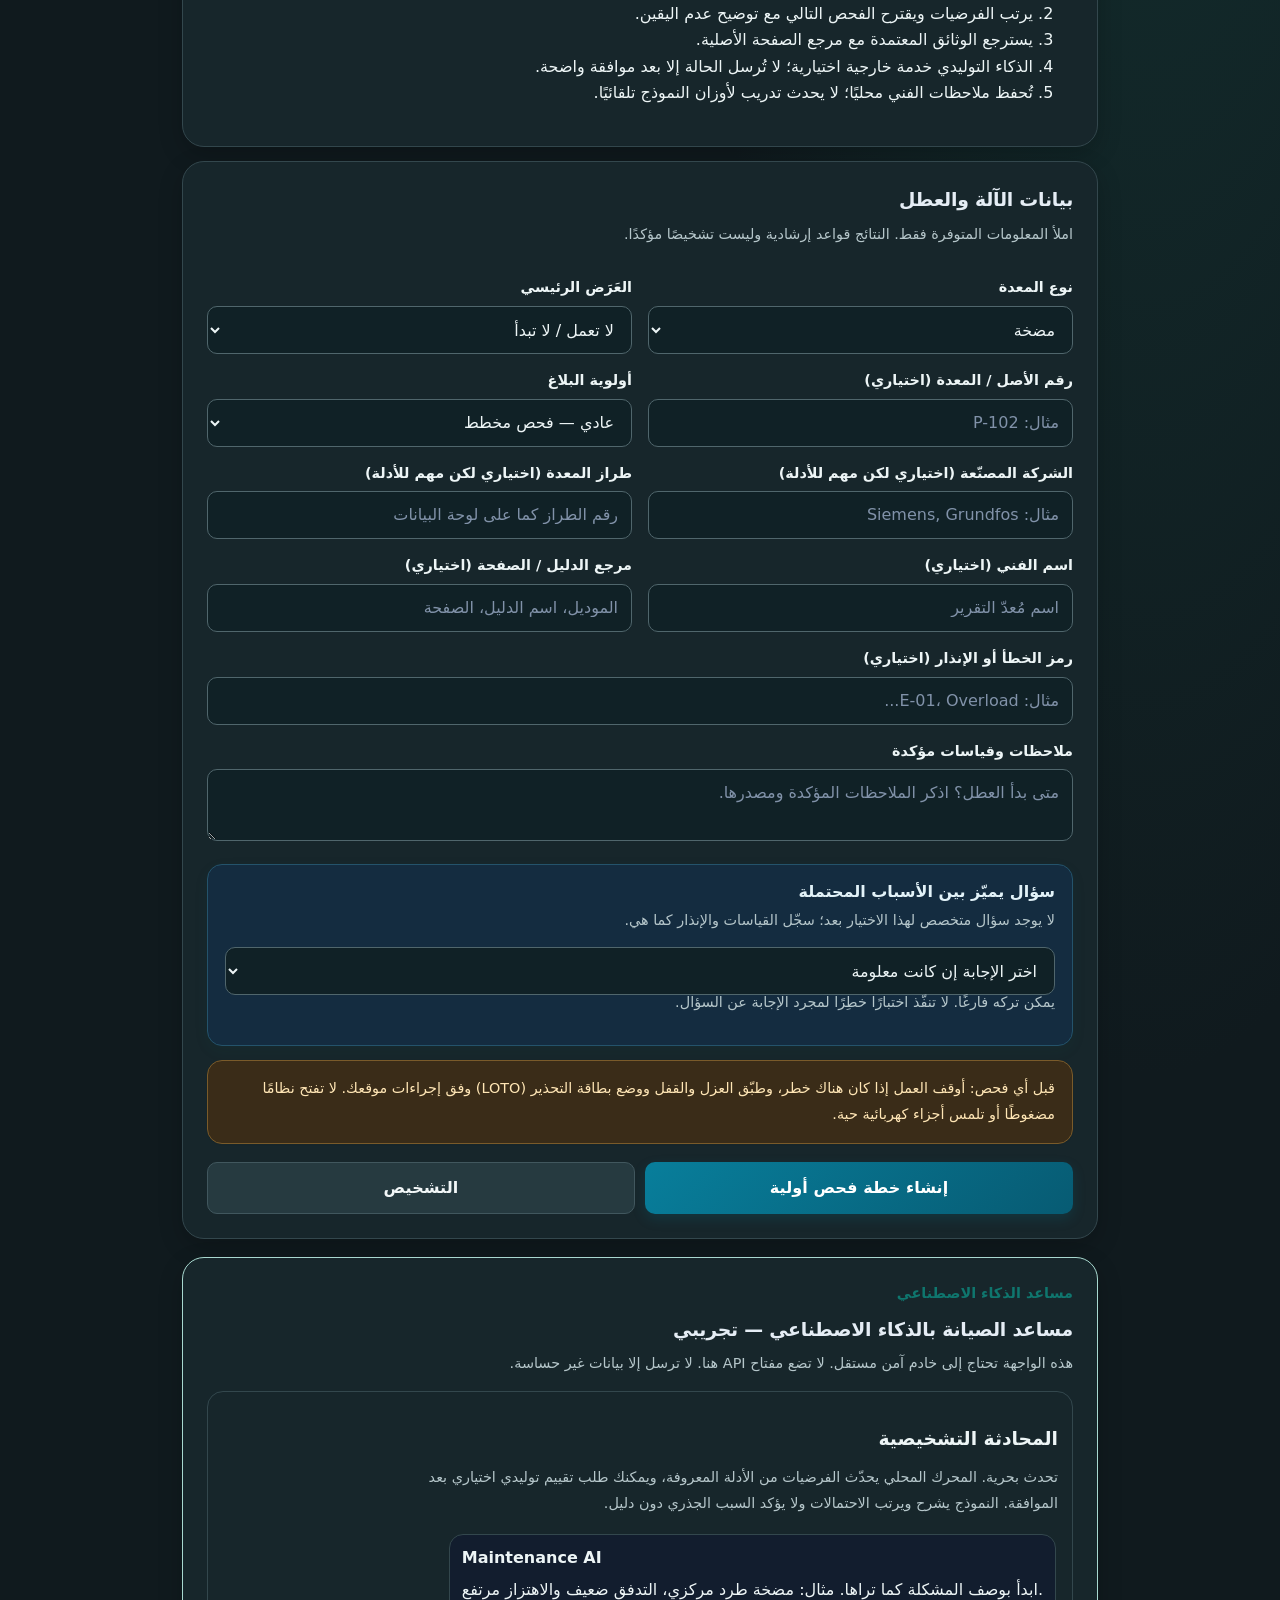
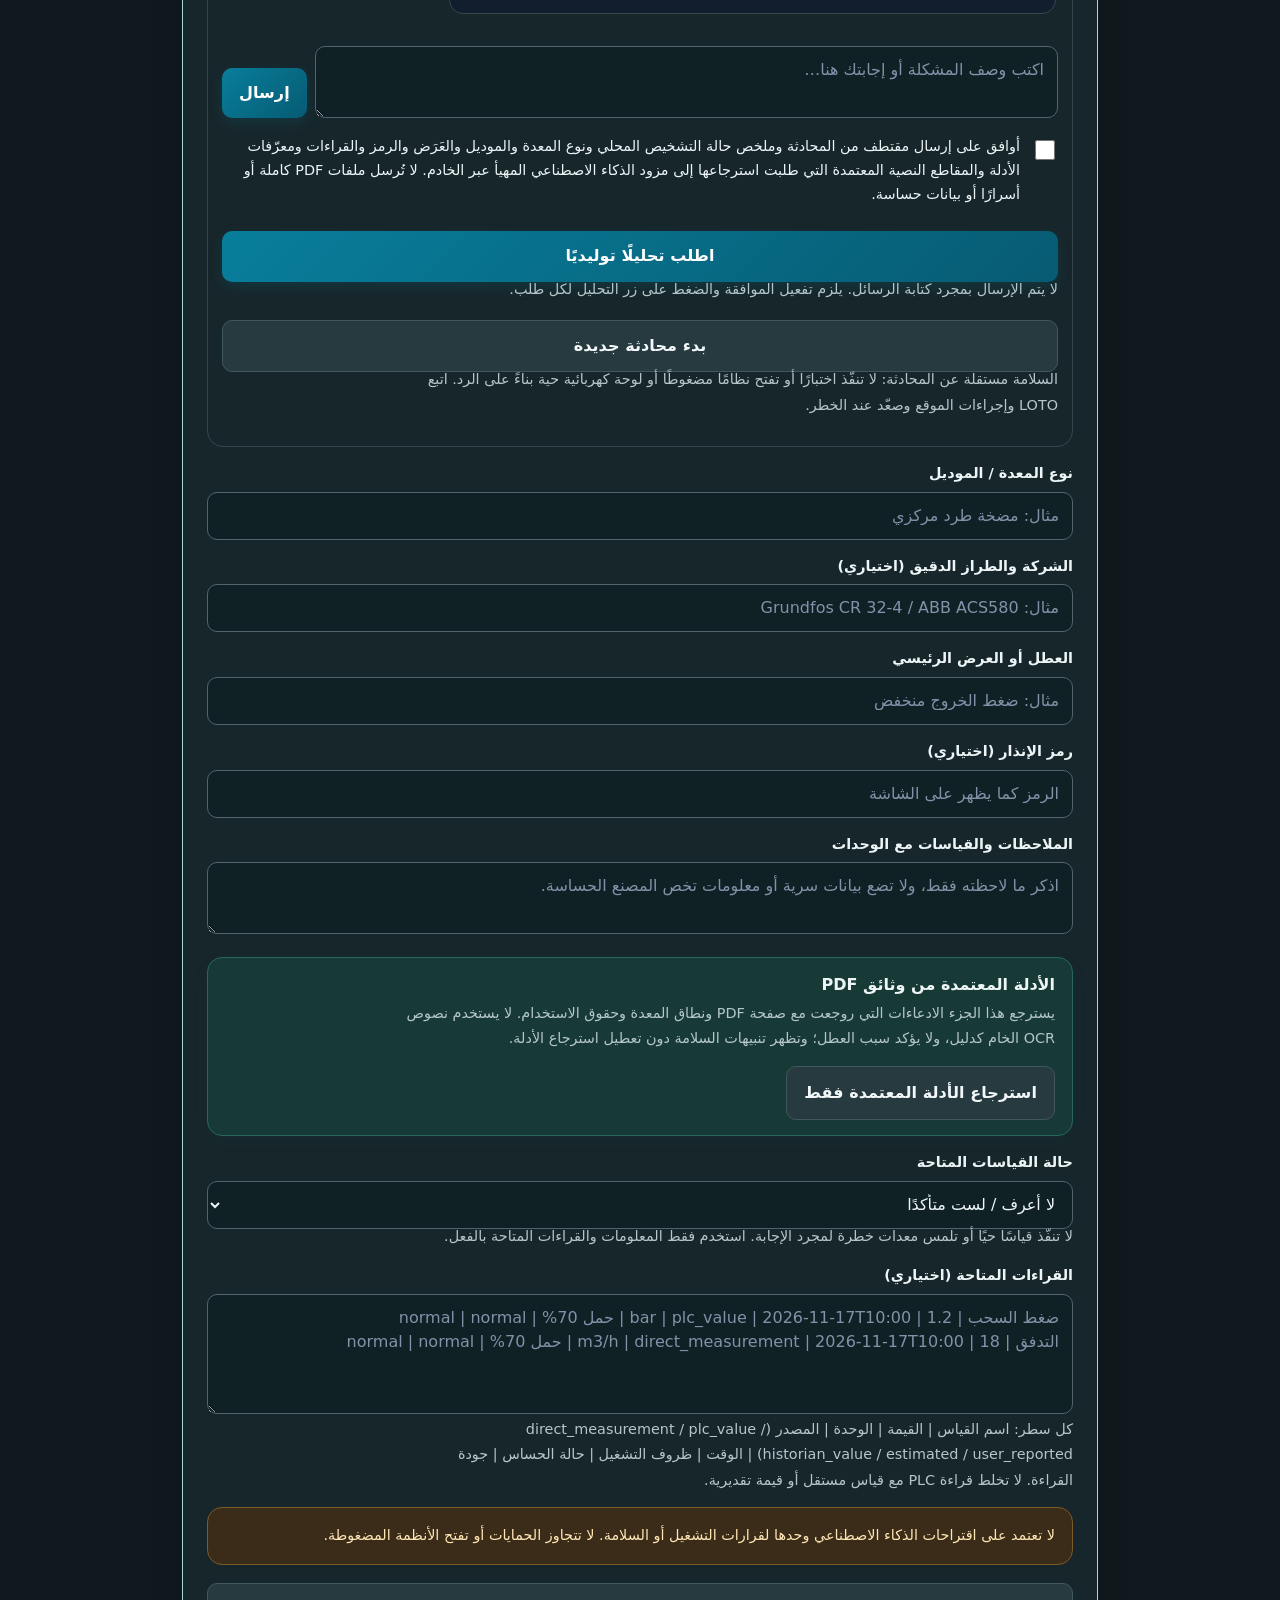
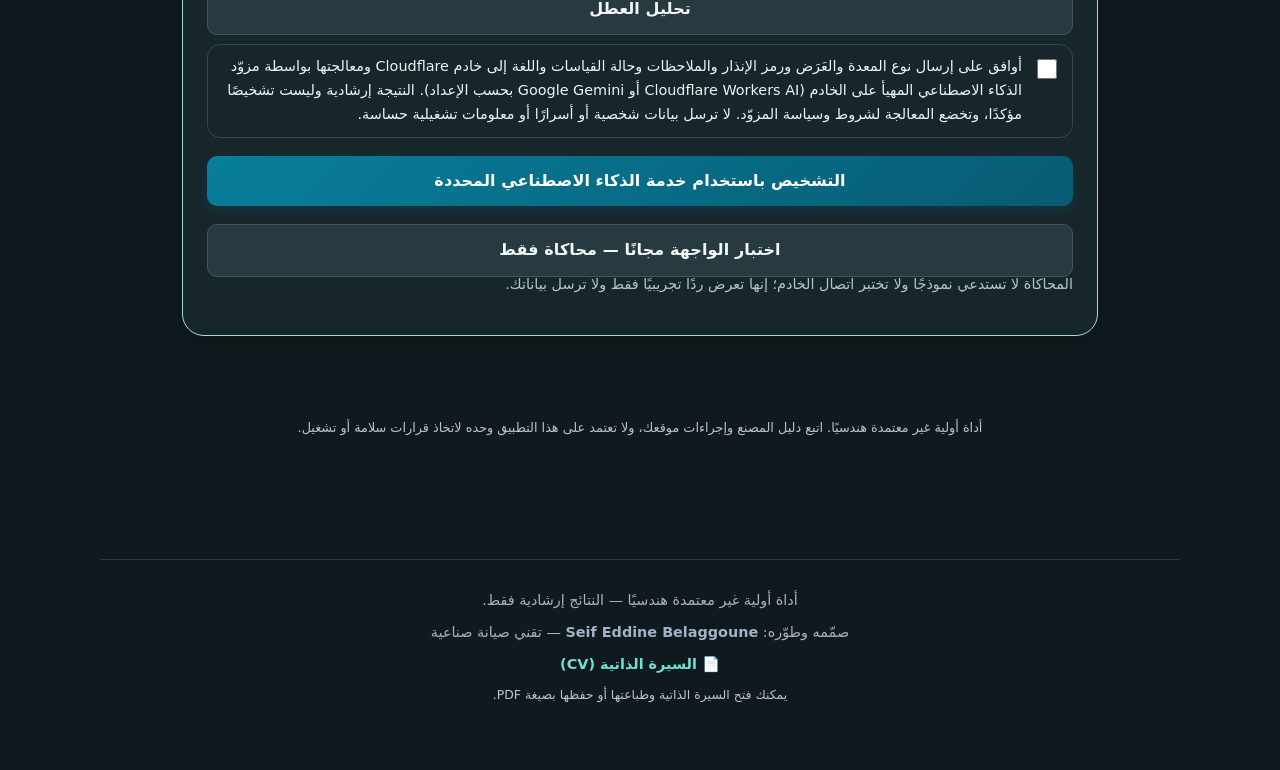
==== commit 5f3b4be2: "Load diagnostic projection before chat controller" ====
--- a/index.html
+++ b/index.html
@@ -285,11 +285,8 @@
 <script src="./assistant-session-contract.js"></script>
 <script src="./assistant-tool-registry.js"></script>
 <script src="./assistant-local-orchestrator.js"></script>
-<script src="./diagnostic-evidence-contract.js"></script>
 <script src="./assistant-local-tools.js"></script>
-<script src="./local-llm-runtime.js"></script>
-<script src="./native-local-llm-bridge.js"></script>
-<script src="./assistant-model-agent.js"></script>
+<script src="./assistant-diagnostic-projection.js"></script>
 <script src="./diagnostic-session.js"></script>
 <script src="./diagnostic-session-ui.js"></script>
 <script src="./diagnostic-chat.js"></script>
